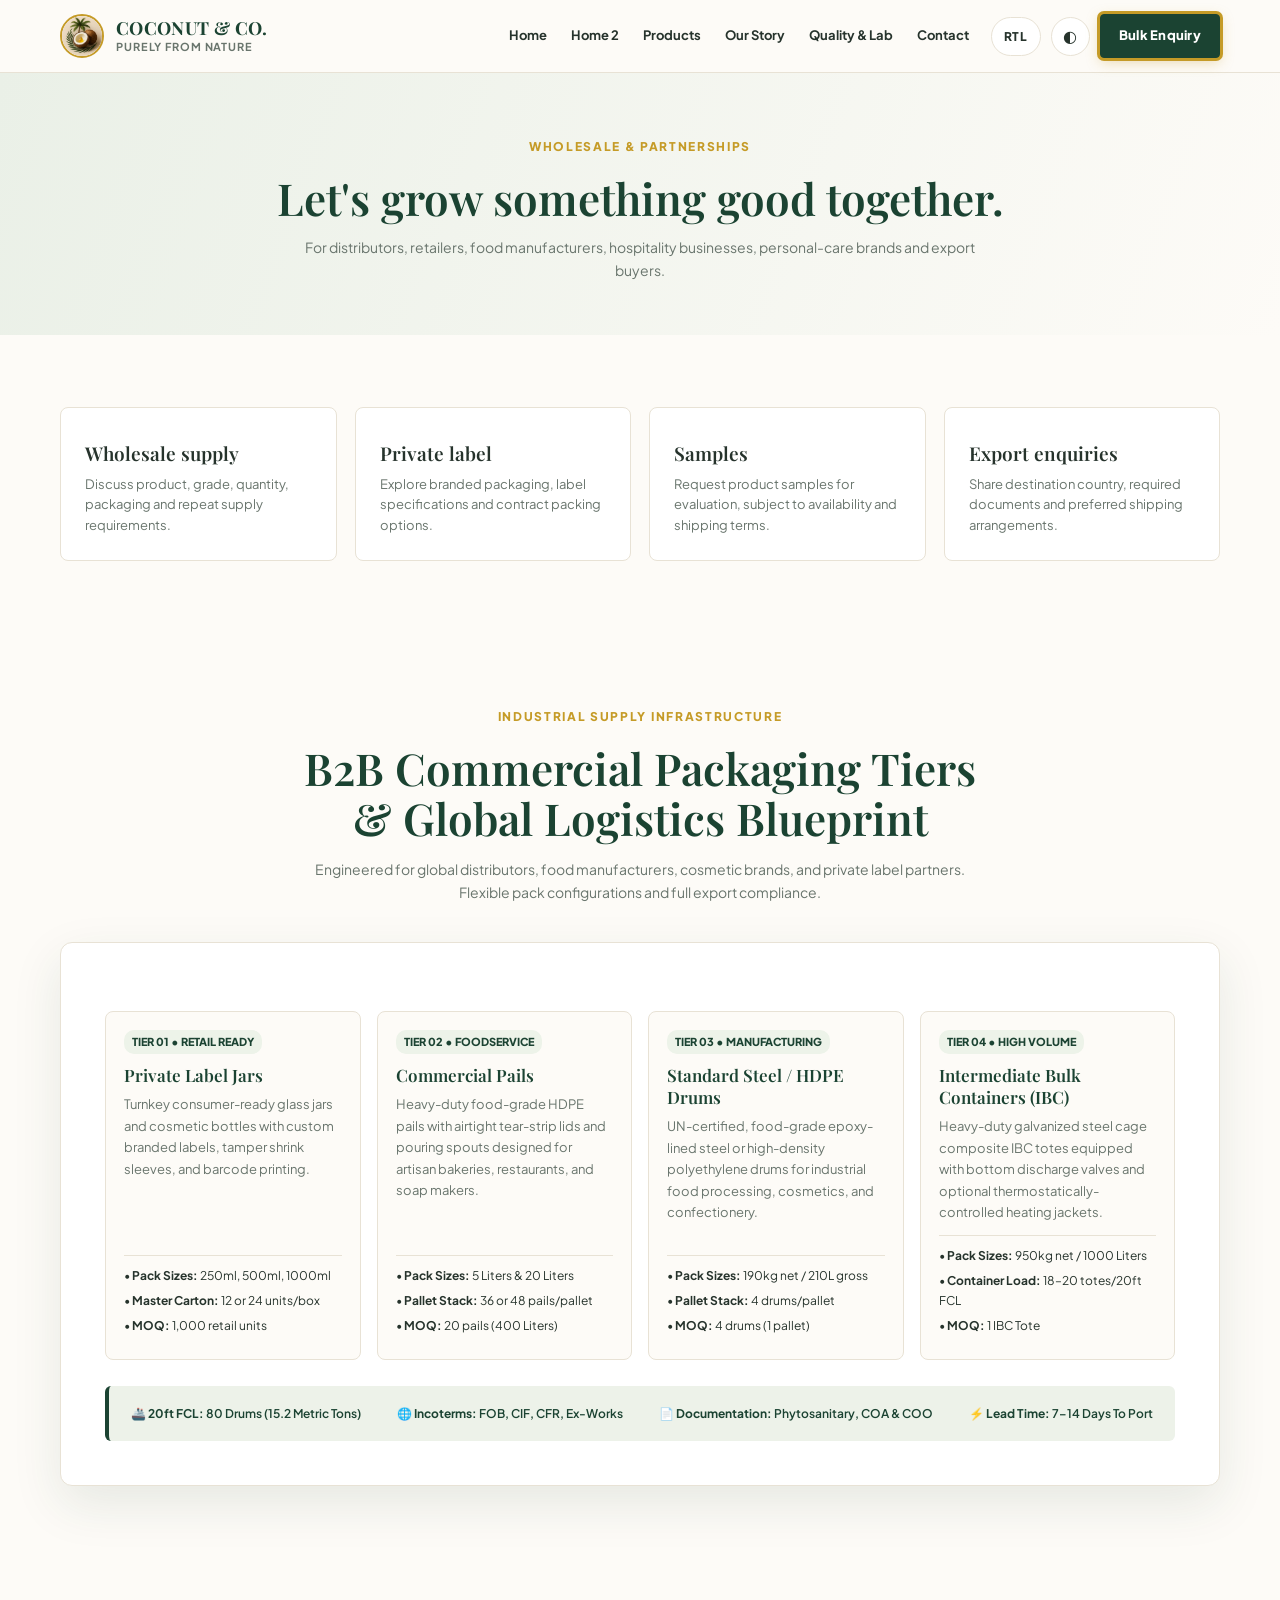
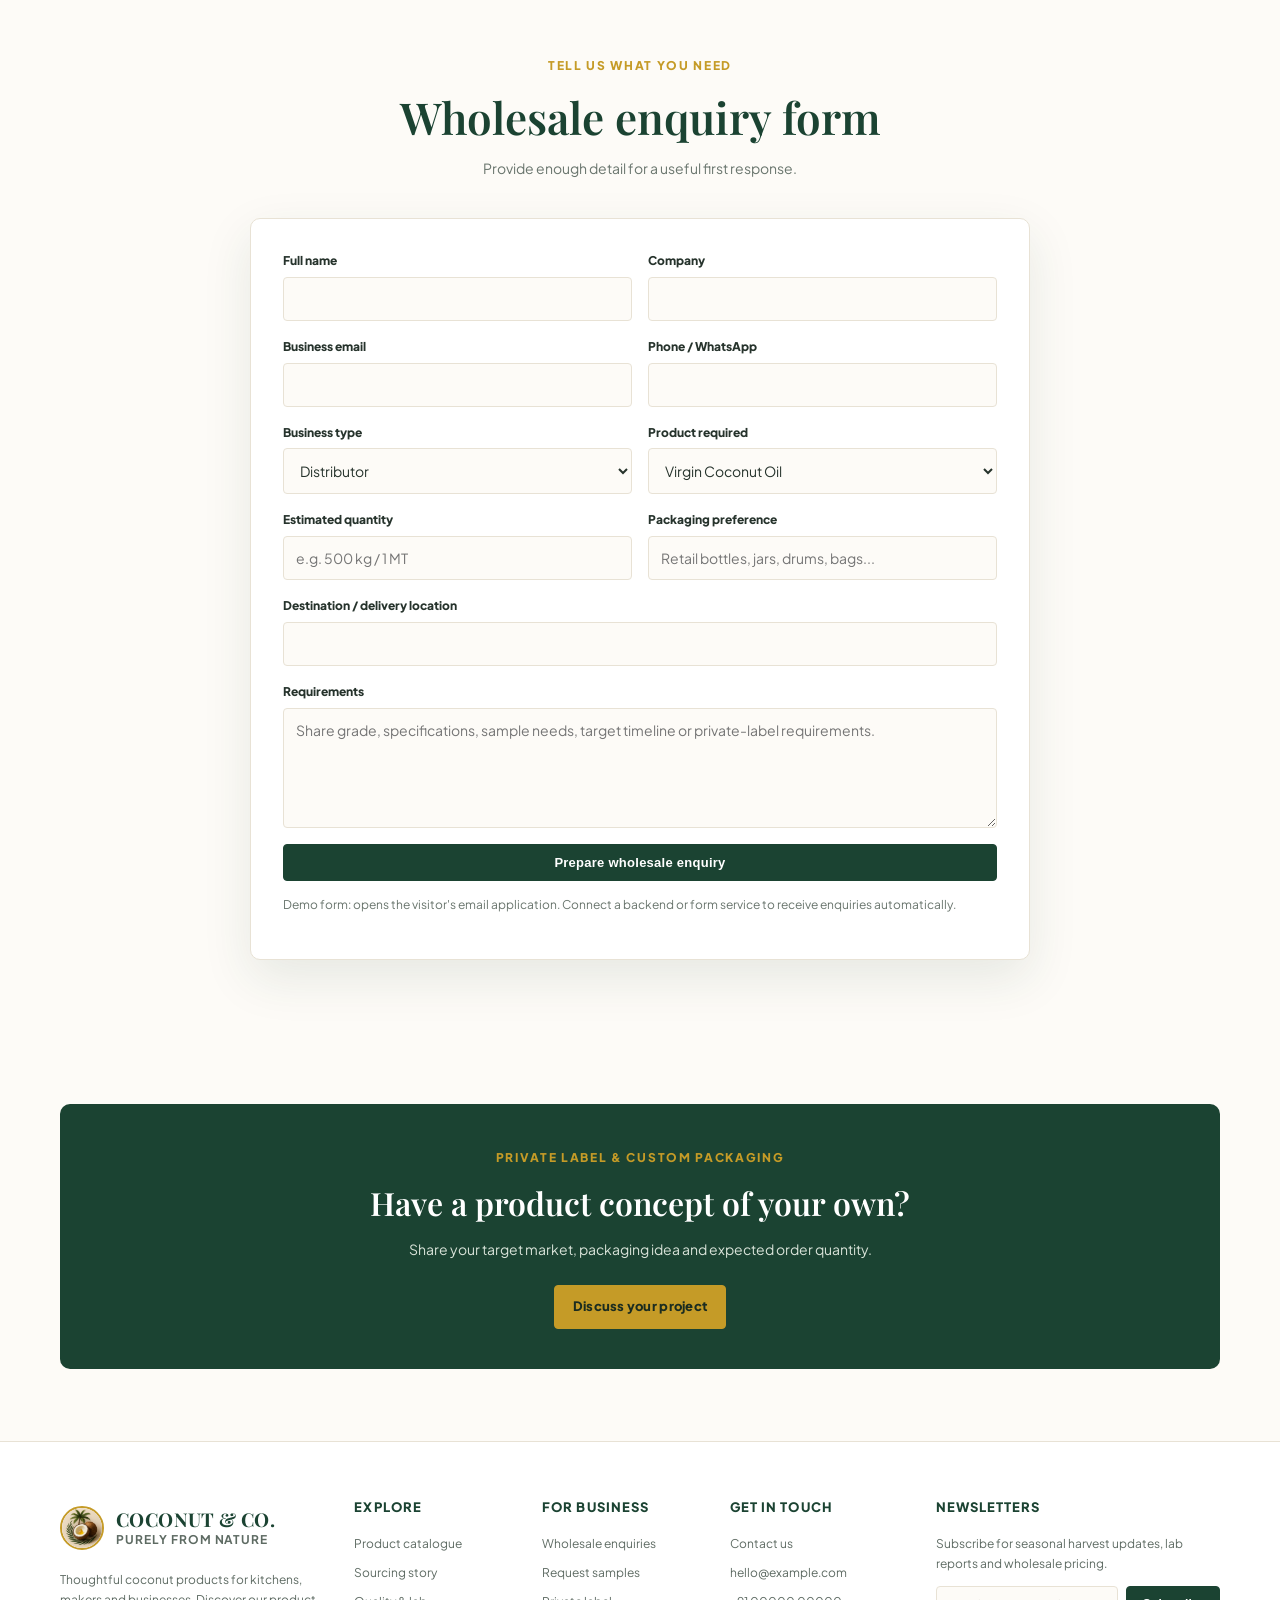
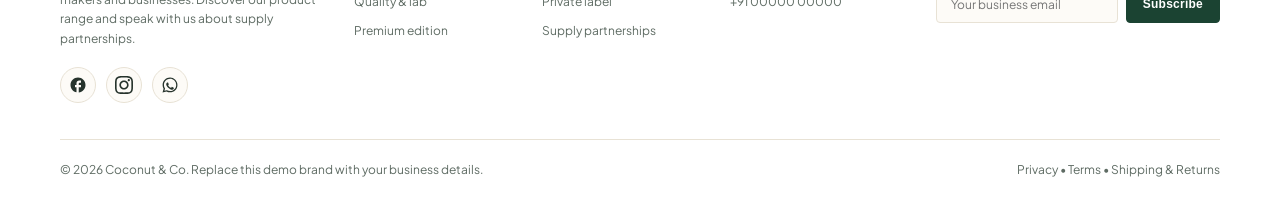
==== bulk-enquiry.html @ 3e0f3e76 "Update site: responsive hero split, equal button widths, non-sticky header, quality lab documentatio" ====
<!doctype html>
<html lang="en">

<head>
  <meta charset="utf-8">
  <meta name="viewport" content="width=device-width, initial-scale=1">
  <meta http-equiv="Cache-Control" content="no-cache, no-store, must-revalidate">
  <meta http-equiv="Pragma" content="no-cache">
  <meta http-equiv="Expires" content="0">
  <meta name="description" content="Explore coconut oil and coconut products, sourcing, quality and wholesale supply.">
    <title>Wholesale, Private Label &amp; Bulk Supply | Coconut &amp; Co.</title>
  <link rel="icon" type="image/png" href="assets/images/favicon.png">
  <link rel="shortcut icon" href="favicon.ico">
  <link rel="stylesheet" href="css/style.css?v=6.0">
  <script>
    (function () {
      var d = localStorage.getItem('coconut-dir');
      if (d === 'rtl') document.documentElement.setAttribute('dir', 'rtl');
      var t = localStorage.getItem('coconut-theme');
      if (t === 'dark') document.documentElement.classList.add('dark');
    })();
  </script>
</head>

<body>
  <header>
    <div class="container nav">
      <a class="brand" href="index.html">
        <img src="assets/images/brand-mark.png" alt="Coconut and oil droplet brand mark">
        <span>
          <strong>COCONUT &amp; CO.</strong>
          <small>Purely from nature</small>
        </span>
      </a>
      <button class="menu-btn" id="menuToggle" aria-label="Open navigation">☰</button>
      <nav class="links" id="siteLinks">
        <a href="index.html">Home</a>
        <a href="home-premium.html">Home 2</a>
        <a href="products.html">Products</a>
        <a href="sourcing.html">Our Story</a>
        <a href="quality-lab.html">Quality &amp; Lab</a>
        <a href="contact.html">Contact</a>
        <div class="drawer-actions">
          <div class="drawer-toggles">
            <button class="iconbtn rtl-toggle" aria-label="Toggle text direction" title="Toggle RTL / LTR text direction">
              <span class="rtl-text">RTL</span>
            </button>
            <button class="iconbtn theme-toggle" aria-label="Toggle dark mode" title="Toggle theme">
              <span class="tool-icon">◐</span>
              <span class="theme-text">Theme</span>
            </button>
          </div>
          <a class="btn gold drawer-cta active" href="bulk-enquiry.html">Bulk Enquiry</a>
        </div>
      </nav>
      <div class="nav-actions">
        <button class="iconbtn rtl-toggle" id="rtlToggle" aria-label="Toggle text direction"
          title="Toggle RTL / LTR text direction">RTL</button>
        <button class="iconbtn theme-toggle" id="themeToggle" aria-label="Toggle dark mode" title="Toggle theme">◐</button>
        <a class="btn active" href="bulk-enquiry.html">Bulk Enquiry</a>
      </div>
    </div>
  </header>

  <main>
    <div class="page-hero">
      <div class="container">
        <div class="eyebrow">Wholesale &amp; partnerships</div>
        <h1>Let's grow something good together.</h1>
        <p>For distributors, retailers, food manufacturers, hospitality businesses, personal-care brands and export
          buyers.</p>
      </div>
    </div>

    <section>
      <div class="container">
        <div class="grid">
          <div class="feature">
            <h3>Wholesale supply</h3>
            <p>Discuss product, grade, quantity, packaging and repeat supply requirements.</p>
          </div>
          <div class="feature">
            <h3>Private label</h3>
            <p>Explore branded packaging, label specifications and contract packing options.</p>
          </div>
          <div class="feature">
            <h3>Samples</h3>
            <p>Request product samples for evaluation, subject to availability and shipping terms.</p>
          </div>
          <div class="feature">
            <h3>Export enquiries</h3>
            <p>Share destination country, required documents and preferred shipping arrangements.</p>
          </div>
        </div>
      </div>
    </section>

    <!-- Commercial Packaging Tiers & Global Export Logistics Blueprint -->
    <section style="background:var(--cream);padding:70px 0">
      <div class="container">
        <div class="section-head">
          <div class="eyebrow">Industrial Supply Infrastructure</div>
          <h2>B2B Commercial Packaging Tiers &amp; Global Logistics Blueprint</h2>
          <p>Engineered for global distributors, food manufacturers, cosmetic brands, and private label partners. Flexible pack configurations and full export compliance.</p>
        </div>
        <div class="bulk-logistics-hub">
          <div class="logistics-tier-grid">
            <div class="logistics-tier-card">
              <span class="tier-badge">Tier 01 • Retail Ready</span>
              <h4>Private Label Jars</h4>
              <p>Turnkey consumer-ready glass jars and cosmetic bottles with custom branded labels, tamper shrink sleeves, and barcode printing.</p>
              <ul class="tier-spec-list">
                <li>• <b>Pack Sizes:</b> 250ml, 500ml, 1000ml</li>
                <li>• <b>Master Carton:</b> 12 or 24 units/box</li>
                <li>• <b>MOQ:</b> 1,000 retail units</li>
              </ul>
            </div>
            <div class="logistics-tier-card">
              <span class="tier-badge">Tier 02 • Foodservice</span>
              <h4>Commercial Pails</h4>
              <p>Heavy-duty food-grade HDPE pails with airtight tear-strip lids and pouring spouts designed for artisan bakeries, restaurants, and soap makers.</p>
              <ul class="tier-spec-list">
                <li>• <b>Pack Sizes:</b> 5 Liters &amp; 20 Liters</li>
                <li>• <b>Pallet Stack:</b> 36 or 48 pails/pallet</li>
                <li>• <b>MOQ:</b> 20 pails (400 Liters)</li>
              </ul>
            </div>
            <div class="logistics-tier-card">
              <span class="tier-badge">Tier 03 • Manufacturing</span>
              <h4>Standard Steel / HDPE Drums</h4>
              <p>UN-certified, food-grade epoxy-lined steel or high-density polyethylene drums for industrial food processing, cosmetics, and confectionery.</p>
              <ul class="tier-spec-list">
                <li>• <b>Pack Sizes:</b> 190kg net / 210L gross</li>
                <li>• <b>Pallet Stack:</b> 4 drums/pallet</li>
                <li>• <b>MOQ:</b> 4 drums (1 pallet)</li>
              </ul>
            </div>
            <div class="logistics-tier-card">
              <span class="tier-badge">Tier 04 • High Volume</span>
              <h4>Intermediate Bulk Containers (IBC)</h4>
              <p>Heavy-duty galvanized steel cage composite IBC totes equipped with bottom discharge valves and optional thermostatically-controlled heating jackets.</p>
              <ul class="tier-spec-list">
                <li>• <b>Pack Sizes:</b> 950kg net / 1000 Liters</li>
                <li>• <b>Container Load:</b> 18–20 totes/20ft FCL</li>
                <li>• <b>MOQ:</b> 1 IBC Tote</li>
              </ul>
            </div>
          </div>
          <div class="export-capabilities-banner">
            <div class="export-pill">🚢 <b>20ft FCL:</b> 80 Drums (15.2 Metric Tons)</div>
            <div class="export-pill">🌐 <b>Incoterms:</b> FOB, CIF, CFR, Ex-Works</div>
            <div class="export-pill">📄 <b>Documentation:</b> Phytosanitary, COA &amp; COO</div>
            <div class="export-pill">⚡ <b>Lead Time:</b> 7–14 Days To Port</div>
          </div>
        </div>
      </div>
    </section>

    <section id="samples">
      <div class="container">
        <div class="section-head">
          <div class="eyebrow">Tell us what you need</div>
          <h2>Wholesale enquiry form</h2>
          <p>Provide enough detail for a useful first response.</p>
        </div>
        <div class="form-wrap">
          <form data-mailto data-subject="Wholesale coconut product enquiry" data-email="hello@example.com">
            <div class="form-grid">
              <div class="field">
                <label>Full name</label>
                <input name="Name" required>
              </div>
              <div class="field">
                <label>Company</label>
                <input name="Company">
              </div>
              <div class="field">
                <label>Business email</label>
                <input type="email" name="Email" required>
              </div>
              <div class="field">
                <label>Phone / WhatsApp</label>
                <input name="Phone">
              </div>
              <div class="field">
                <label>Business type</label>
                <select name="Business type">
                  <option>Distributor</option>
                  <option>Retailer</option>
                  <option>Food manufacturer</option>
                  <option>Hotel / restaurant</option>
                  <option>Personal-care brand</option>
                  <option>Exporter / importer</option>
                  <option>Other</option>
                </select>
              </div>
              <div class="field">
                <label>Product required</label>
                <select name="Product">
                  <option>Virgin Coconut Oil</option>
                  <option>Desiccated Coconut</option>
                  <option>Coconut Flakes</option>
                  <option>Coconut Flour</option>
                  <option>Other / multiple products</option>
                </select>
              </div>
              <div class="field">
                <label>Estimated quantity</label>
                <input name="Quantity" placeholder="e.g. 500 kg / 1 MT">
              </div>
              <div class="field">
                <label>Packaging preference</label>
                <input name="Packaging" placeholder="Retail bottles, jars, drums, bags...">
              </div>
              <div class="field full">
                <label>Destination / delivery location</label>
                <input name="Destination">
              </div>
              <div class="field full">
                <label>Requirements</label>
                <textarea name="Requirements"
                  placeholder="Share grade, specifications, sample needs, target timeline or private-label requirements."></textarea>
              </div>
              <div class="field full">
                <button class="btn" type="submit">Prepare wholesale enquiry</button>
                <p class="form-note">Demo form: opens the visitor's email application. Connect a backend or form service
                  to receive enquiries automatically.</p>
              </div>
            </div>
          </form>
        </div>
      </div>
    </section>

    <section id="private-label">
      <div class="container quote">
        <div class="eyebrow">Private label &amp; custom packaging</div>
        <h2>Have a product concept of your own?</h2>
        <p>Share your target market, packaging idea and expected order quantity.</p>
        <a class="btn" href="contact.html">Discuss your project</a>
      </div>
    </section>
  </main>

  <footer>
    <div class="container">
      <div class="footer-grid">
        <div class="footer-col footer-brand-col">
          <a class="brand" href="index.html">
            <img src="assets/images/brand-mark.png" alt="Coconut and oil droplet brand mark">
            <span>
              <strong>COCONUT &amp; CO.</strong>
              <small>Purely from nature</small>
            </span>
          </a>
          <p>Thoughtful coconut products for kitchens, makers and businesses. Discover our product range and speak with
            us about supply partnerships.</p>
          <div class="social-links" aria-label="Social media links">
            <a href="https://facebook.com" target="_blank" rel="noopener" class="social-btn" aria-label="Facebook">
              <svg width="18" height="18" viewBox="0 0 24 24" fill="currentColor">
                <path
                  d="M22 12c0-5.52-4.48-10-10-10S2 6.48 2 12c0 4.84 3.44 8.87 8 9.8V15H8v-3h2V9.5C10 7.57 11.57 6 13.5 6H16v3h-2c-.55 0-1 .45-1 1v2h3v3h-3v6.95C18.05 21.45 22 17.19 22 12z" />
              </svg>
            </a>
            <a href="https://instagram.com" target="_blank" rel="noopener" class="social-btn" aria-label="Instagram">
              <svg width="18" height="18" viewBox="0 0 24 24" fill="currentColor">
                <path
                  d="M12 2.163c3.204 0 3.584.012 4.85.07 3.252.148 4.771 1.691 4.919 4.919.058 1.265.069 1.645.069 4.849 0 3.205-.012 3.584-.069 4.849-.149 3.225-1.664 4.771-4.919 4.919-1.266.058-1.644.07-4.85.07-3.204 0-3.584-.012-4.849-.07-3.26-.149-4.771-1.699-4.919-4.92-.058-1.265-.07-1.644-.07-4.849 0-3.204.013-3.583.07-4.849.149-3.227 1.664-4.771 4.919-4.919 1.266-.057 1.645-.069 4.849-.069zm0-2.163c-3.259 0-3.667.014-4.947.072-4.358.2-6.78 2.618-6.98 6.98-.059 1.281-.073 1.689-.073 4.948 0 3.259.014 3.668.072 4.948.2 4.358 2.618 6.78 6.98 6.98 1.281.058 1.689.072 4.948.072 3.259 0 3.668-.014 4.948-.072 4.354-.2 6.782-2.618 6.979-6.98.059-1.28.073-1.689.073-4.948 0-3.259-.014-3.667-.072-4.947-.196-4.354-2.617-6.78-6.979-6.98-1.281-.059-1.69-.073-4.949-.073zm0 5.838c-3.403 0-6.162 2.759-6.162 6.162s2.759 6.163 6.162 6.163 6.162-2.759 6.162-6.163c0-3.403-2.759-6.162-6.162-6.162zm0 10.162c-2.209 0-4-1.79-4-4 0-2.209 1.791-4 4-4s4 1.791 4 4c0 2.21-1.791 4-4 4zm6.406-11.845c-.796 0-1.441.645-1.441 1.44s.645 1.44 1.441 1.44c.795 0 1.439-.645 1.439-1.44s-.644-1.44-1.439-1.44z" />
              </svg>
            </a>
            <a href="https://wa.me/910000000000" target="_blank" rel="noopener" class="social-btn"
              aria-label="WhatsApp">
              <svg width="18" height="18" viewBox="0 0 24 24" fill="currentColor">
                <path
                  d="M12.04 2c-5.46 0-9.91 4.45-9.91 9.91 0 1.75.46 3.45 1.32 4.95L2.05 22l5.25-1.38c1.45.79 3.08 1.21 4.74 1.21 5.46 0 9.91-4.45 9.91-9.91 0-2.65-1.03-5.14-2.9-7.01A9.816 9.816 0 0 0 12.04 2zm.01 1.67c2.2 0 4.26.86 5.82 2.42a8.204 8.204 0 0 1 2.41 5.82c0 4.54-3.7 8.24-8.24 8.24-1.42 0-2.82-.37-4.06-1.07l-.29-.17-3.12.82.83-3.04-.19-.3a8.21 8.21 0 0 1-1.26-4.48c0-4.54 3.7-8.24 8.24-8.24zm4.52 11.66c-.25-.12-1.47-.72-1.7-.81-.23-.08-.39-.12-.56.12-.17.25-.64.81-.79.97-.14.17-.29.19-.54.06-.25-.12-1.05-.39-2-1.23-.74-.66-1.24-1.47-1.39-1.72-.14-.25-.02-.38.11-.5.11-.11.25-.29.37-.43.12-.14.17-.25.25-.41.08-.17.04-.31-.02-.43-.06-.12-.56-1.34-.76-1.84-.2-.48-.4-.42-.56-.43h-.47c-.17 0-.44.06-.67.31-.23.25-.88.86-.88 2.1 0 1.24.9 2.45 1.03 2.61.12.17 1.77 2.71 4.3 3.8 2.52 1.08 2.52.72 2.98.68.46-.05 1.47-.6 1.68-1.18.21-.58.21-1.07.15-1.18-.06-.12-.22-.19-.47-.31z" />
              </svg>
            </a>
          </div>
        </div>
        <div class="footer-col">
          <h4>Explore</h4>
          <a href="products.html">Product catalogue</a>
          <a href="sourcing.html">Sourcing story</a>
          <a href="quality-lab.html">Quality &amp; lab</a>
          <a href="home-premium.html">Premium edition</a>
        </div>
        <div class="footer-col">
          <h4>For business</h4>
          <a href="bulk-enquiry.html">Wholesale enquiries</a>
          <a href="bulk-enquiry.html#samples">Request samples</a>
          <a href="bulk-enquiry.html#private-label">Private label</a>
          <a href="contact.html">Supply partnerships</a>
        </div>
        <div class="footer-col">
          <h4>Get in touch</h4>
          <a href="contact.html">Contact us</a>
          <a href="mailto:hello@example.com">hello@example.com</a>
          <a href="tel:+910000000000">+91 00000 00000</a>
        </div>
        <div class="footer-col footer-newsletter-col">
          <h4>Newsletters</h4>
          <p>Subscribe for seasonal harvest updates, lab reports and wholesale pricing.</p>
          <form class="newsletter-form" data-newsletter>
            <input type="email" placeholder="Your business email" required aria-label="Email address">
            <button class="btn" type="submit">Subscribe</button>
          </form>
          <div class="newsletter-success" hidden>✓ Thank you! You are subscribed.</div>
        </div>
      </div>
      <div class="footer-bottom">
        <span>© 2026 Coconut &amp; Co. Replace this demo brand with your business details.</span>
        <span>Privacy • Terms • Shipping &amp; Returns</span>
      </div>
    </div>
  </footer>

  <script src="js/main.js?v=6.0"></script>
  <!-- Move to Top Floating Button -->
  <button class="scroll-top" id="scrollTopBtn" aria-label="Move to top" title="Move to top">
    <svg width="20" height="20" viewBox="0 0 24 24" fill="none" stroke="currentColor" stroke-width="2.5" stroke-linecap="round" stroke-linejoin="round">
      <polyline points="18 15 12 9 6 15"></polyline>
    </svg>
  </button>

</body>

</html>
---- css/style.css ----
@import url('https://fonts.googleapis.com/css2?family=Playfair+Display:wght@500;600;700&family=Plus+Jakarta+Sans:wght@400;500;600;700;800&display=swap');

:root {
  --green: #1B4332;
  --green2: #2d6148;
  --gold: #C59B27;
  --cream: #FDFBF7;
  --ink: #26332C;
  --muted: #69756d;
  --line: #e8e2d5;
  --white: #ffffff;
  --shadow: 0 18px 50px rgba(27, 67, 50, .10);
  --footer-bg: #ffffff;
  --footer-ink: #26332C;
  --footer-muted: #5e6b63;
  --footer-line: #e8e2d5;
}

*, *::before, *::after {
  box-sizing: border-box;
}

html {
  scroll-behavior: smooth;
  font-size: 16px;
  overflow-x: hidden;
  max-width: 100%;
}

body {
  margin: 0;
  background: var(--cream);
  color: var(--ink);
  font-family: 'Plus Jakarta Sans', Arial, sans-serif;
  font-size: 15px;
  line-height: 1.65;
  transition: background 0.25s ease, color 0.25s ease;
  overflow-x: hidden;
  max-width: 100%;
  width: 100%;
}

body.dark {
  --cream: #0D1A14;
  --ink: #f3f0e8;
  --muted: #b7c1b8;
  --line: #2c3b31;
  --white: #14231a;
  --shadow: 0 18px 50px rgba(0, 0, 0, .25);
  --footer-bg: #10271b;
  --footer-ink: #f3f0e8;
  --footer-muted: #b7c1b8;
  --footer-line: #2c3b31;
}

a {
  color: inherit;
  text-decoration: none;
}

img {
  display: block;
  max-width: 100%;
}

.container {
  width: min(1160px, calc(100% - 40px));
  margin: auto;
}

/* Header & Navigation - Static Top Placement (Does NOT scroll along with the page on ANY device) */
header {
  position: relative !important;
  top: auto !important;
  bottom: auto !important;
  z-index: 100;
  background: var(--cream) !important;
  border-bottom: 1px solid var(--line);
  transition: background 0.25s ease, border-color 0.25s ease;
  backdrop-filter: none !important;
  -webkit-backdrop-filter: none !important;
}

body.dark header {
  background: #0D1A14 !important;
  border-bottom-color: #2c3b31;
}

.nav {
  height: 72px;
  display: flex;
  align-items: center;
  gap: 22px;
}

.brand {
  display: inline-flex;
  align-items: center;
  gap: 12px;
  text-decoration: none;
  flex-shrink: 0;
}

.brand img {
  width: 44px;
  height: 44px;
  min-width: 44px;
  min-height: 44px;
  border-radius: 50%;
  object-fit: cover;
  border: 2px solid var(--gold);
  background: #f8efdc;
  flex-shrink: 0;
  display: block;
  transition: transform 0.2s ease;
}

.brand span {
  display: flex;
  flex-direction: column;
  justify-content: center;
  white-space: nowrap;
}

.brand strong {
  font-family: 'Playfair Display', serif;
  font-size: 18px;
  line-height: 1.15;
  color: var(--green);
  letter-spacing: .02em;
  transition: color 0.2s ease;
  white-space: nowrap;
}

body.dark .brand strong {
  color: #e7d6a6;
}

.brand small {
  display: block !important;
  font-size: 11px;
  letter-spacing: .08em;
  text-transform: uppercase;
  color: var(--muted);
  margin-top: 2px;
  font-weight: 700;
  line-height: 1.15;
  white-space: nowrap;
}

body.dark .brand small {
  color: #b7c1b8;
}

.links {
  display: flex;
  align-items: center;
  gap: 24px;
  margin-left: auto;
  font-size: 13px;
  font-weight: 700;
}

.links a {
  position: relative;
  padding: 6px 0;
  color: var(--ink);
  transition: color 0.2s ease;
}

.links a:hover {
  color: var(--gold);
}

.links a.active {
  color: var(--green);
  font-weight: 800;
}

body.dark .links a.active {
  color: var(--gold);
}

.links a.active::after {
  content: '';
  position: absolute;
  bottom: -4px;
  left: 0;
  width: 100%;
  height: 3px;
  background: var(--gold);
  border-radius: 3px;
  box-shadow: 0 1px 6px rgba(197, 155, 39, 0.45);
}

.nav-actions {
  display: flex;
  gap: 10px;
  align-items: center;
}

.iconbtn,
.menu-btn {
  height: 39px;
  border: 1px solid var(--line);
  background: var(--white);
  border-radius: 50%;
  cursor: pointer;
  color: var(--ink);
  font-size: 16px;
  display: inline-flex;
  align-items: center;
  justify-content: center;
  transition: all 0.2s ease;
}

.iconbtn:hover,
.menu-btn:hover {
  border-color: var(--gold);
  color: var(--gold);
}

.iconbtn#themeToggle {
  width: 39px;
}

/* Drawer Actions (Mobile Menu) - Hidden on Desktop */
.drawer-actions {
  display: none;
}

/* RTL Toggle Button with "RTL" Text */
.iconbtn.rtl-toggle {
  width: auto;
  min-width: 44px;
  padding: 0 12px;
  border-radius: 20px;
  font-size: 12px;
  font-weight: 800;
  letter-spacing: .06em;
  font-family: 'Plus Jakarta Sans', sans-serif;
}

.iconbtn.rtl-toggle.active {
  background: var(--green);
  color: #ffffff;
  border-color: var(--green);
}

body.dark .iconbtn.rtl-toggle.active {
  background: var(--gold);
  color: #16261c;
  border-color: var(--gold);
}

.btn {
  display: inline-flex;
  align-items: center;
  justify-content: center;
  gap: 9px;
  padding: 10px 18px;
  border-radius: 4px;
  background: var(--green);
  color: #ffffff;
  border: 1px solid var(--green);
  font-size: 13px;
  font-weight: 800;
  letter-spacing: .02em;
  transition: 0.2s ease;
  cursor: pointer;
  white-space: nowrap;
}

.btn:hover {
  background: var(--green2);
  border-color: var(--green2);
  transform: translateY(-2px);
  box-shadow: 0 10px 22px rgba(27, 67, 50, .16);
}

.btn.outline {
  background: transparent;
  color: var(--green);
  border-color: var(--green);
}

.btn.outline:hover {
  background: var(--green);
  color: #ffffff;
}

body.dark .btn.outline {
  color: #e8d7a8;
  border-color: #c59b27;
}

body.dark .btn.outline:hover {
  background: var(--gold);
  color: #17281d;
}

.btn.gold {
  background: var(--gold);
  border-color: var(--gold);
  color: #1d281e;
}

.btn.gold:hover {
  background: #b58d20;
  border-color: #b58d20;
}

.nav-actions .btn.active {
  box-shadow: 0 0 0 3px var(--gold), 0 4px 14px rgba(197, 155, 39, 0.35);
}

.menu-btn {
  display: none;
  width: 39px;
}

/* Hero Section - Dedicated 2-Column Split Architecture (Zero Text/Image Collision) */
.hero {
  min-height: calc(100vh - 72px);
  min-height: calc(100dvh - 72px);
  display: flex;
  align-items: center;
  background: var(--cream);
  padding: 40px 0;
  position: relative;
  overflow: hidden;
}

body.dark .hero {
  background: #0D1A14;
}

.hero-split {
  display: grid;
  grid-template-columns: 1.05fr 0.95fr;
  gap: clamp(28px, 4vw, 52px);
  align-items: center;
  width: 100%;
}

.hero-content {
  max-width: 580px;
  padding: 0;
  background: transparent !important;
  border: none !important;
  box-shadow: none !important;
}

body.dark .hero-content {
  background: transparent !important;
  border: none !important;
  box-shadow: none !important;
}

.eyebrow {
  font-size: 12px;
  font-weight: 800;
  letter-spacing: .14em;
  color: var(--gold);
  text-transform: uppercase;
  margin-bottom: 6px;
  display: inline-block;
}

body.dark .eyebrow {
  color: #eed699;
}

.hero h1 {
  font: 600 clamp(30px, 3.4vw, 45px)/1.14 'Playfair Display', serif;
  color: var(--green);
  margin: 10px 0 14px;
}

body.dark .hero h1 {
  color: #ffffff;
}

.hero p {
  font-size: 15px;
  color: #3b4d40;
  max-width: 500px;
  line-height: 1.6;
  margin: 0;
}

body.dark .hero p {
  color: #c5d4ca;
}

/* Button Pair Architecture - Guaranteed Equal Widths Everywhere */
.btn-pair {
  display: flex;
  gap: 14px;
  flex-wrap: wrap;
}

.btn-pair .btn {
  flex: 1 1 200px;
  max-width: 250px;
  height: 46px;
  display: inline-flex;
  align-items: center;
  justify-content: center;
  box-sizing: border-box;
  text-align: center;
}

.hero-ctas {
  display: flex;
  gap: 14px;
  margin-top: 22px;
  flex-wrap: wrap;
}

.hero-ctas .btn {
  flex: 1 1 200px;
  max-width: 250px;
  height: 46px;
  display: inline-flex;
  align-items: center;
  justify-content: center;
  box-sizing: border-box;
  text-align: center;
}

.hero .btn.outline {
  background: transparent;
  color: var(--green);
  border: 2px solid var(--green);
  font-weight: 700;
  box-shadow: none;
}

.hero .btn.outline:hover {
  background: var(--green);
  color: #ffffff;
}

body.dark .hero .btn.outline {
  background: transparent;
  color: #eed699;
  border: 2px solid var(--gold);
  box-shadow: none;
}

body.dark .hero .btn.outline:hover {
  background: var(--gold);
  color: #0d1a14;
}

.trustline {
  display: flex;
  gap: 18px;
  flex-wrap: wrap;
  margin-top: 20px;
  font-size: 13px;
  color: #3b4d40;
  font-weight: 600;
}

.trustline span {
  display: inline-flex;
  align-items: center;
  gap: 6px;
  background: transparent !important;
  border: none !important;
  padding: 0 !important;
  box-shadow: none !important;
  color: #3b4d40;
}

.trustline span::before {
  content: '✓';
  color: var(--gold);
  font-weight: 800;
}

body.dark .trustline {
  color: #d1ded5;
}

body.dark .trustline span {
  color: #d1ded5;
  background: transparent !important;
  border: none !important;
  padding: 0 !important;
  box-shadow: none !important;
}

body.dark .trustline span::before {
  color: var(--gold);
}

/* Hero Visual Showcase Pane (100% Uncropped, High-Visibility Product Imagery) */
.hero-visual-pane {
  display: flex;
  align-items: center;
  justify-content: center;
  width: 100%;
}

.hero-image-wrap {
  position: relative;
  width: 100%;
  border-radius: 18px;
  overflow: hidden;
  box-shadow: 0 16px 42px rgba(13, 33, 23, 0.12), 0 2px 10px rgba(13, 33, 23, 0.06);
  border: 1px solid rgba(197, 155, 39, 0.32);
  background: #f4ede0;
}

body.dark .hero-image-wrap {
  background: #112217;
  border-color: rgba(197, 155, 39, 0.35);
  box-shadow: 0 20px 48px rgba(0, 0, 0, 0.5);
}

.hero-img {
  width: 100%;
  height: 100%;
  aspect-ratio: 16 / 10;
  object-fit: cover;
  object-position: center;
  display: block;
  transition: transform 0.5s ease;
}

.hero-image-wrap:hover .hero-img {
  transform: scale(1.025);
}

.hero-image-badge {
  position: absolute;
  bottom: 14px;
  left: 14px;
  background: rgba(13, 26, 20, 0.9);
  color: #eed699;
  border: 1px solid rgba(197, 155, 39, 0.45);
  padding: 6px 14px;
  border-radius: 30px;
  font-size: 11.5px;
  font-weight: 700;
  letter-spacing: 0.04em;
  display: inline-flex;
  align-items: center;
  gap: 7px;
  box-shadow: 0 4px 14px rgba(0, 0, 0, 0.25);
}

.hero-image-badge .badge-dot {
  color: var(--gold);
}

[dir="rtl"] .hero-image-badge {
  left: auto;
  right: 14px;
}

/* Sections & Typography */
section {
  padding: 72px 0;
}

.section-head {
  text-align: center;
  max-width: 700px;
  margin: 0 auto 38px;
}

.section-head h2,
.page-hero h1 {
  font: 600 clamp(30px, 3.8vw, 44px)/1.15 'Playfair Display', serif;
  color: var(--green);
  margin: 10px 0 13px;
}

body.dark .section-head h2,
body.dark .page-hero h1 {
  color: #f2e9d5;
}

.section-head p {
  color: var(--muted);
  font-size: 14px;
}

.grid {
  display: grid;
  grid-template-columns: repeat(4, 1fr);
  gap: 18px;
}

.feature {
  padding: 24px;
  background: var(--white);
  border: 1px solid var(--line);
  border-radius: 8px;
  transition: transform 0.2s ease, box-shadow 0.2s ease;
}

.feature:hover {
  transform: translateY(-3px);
  box-shadow: var(--shadow);
}

.feature img {
  width: 100%;
  height: 150px;
  object-fit: cover;
  border-radius: 6px;
  margin-bottom: 14px;
  display: block;
  background: #eee5d3;
}

.feature .symbol {
  width: 42px;
  height: 42px;
  border-radius: 50%;
  background: #edf2e9;
  color: var(--green);
  display: grid;
  place-items: center;
  font-size: 20px;
  margin-bottom: 15px;
}

body.dark .feature .symbol {
  background: #24392b;
  color: #d1e2d4;
}

.feature h3,
.product h3 {
  font: 600 19px 'Playfair Display', serif;
  margin: 8px 0;
}

.feature p,
.product p {
  font-size: 13px;
  color: var(--muted);
  margin: 0;
  line-height: 1.6;
}

/* Product Cards */
.product-grid {
  display: grid;
  grid-template-columns: repeat(4, 1fr);
  gap: 18px;
}

.product {
  background: var(--white);
  border: 1px solid var(--line);
  border-radius: 8px;
  overflow: hidden;
  transition: 0.2s;
  display: flex;
  flex-direction: column;
}

.product:hover {
  transform: translateY(-5px);
  box-shadow: var(--shadow);
}

.product img {
  width: 100%;
  height: 200px;
  object-fit: cover;
  background: #eee5d3;
}

.product-body {
  padding: 18px;
  display: flex;
  flex-direction: column;
  flex: 1;
}

.tag {
  display: inline-block;
  align-self: flex-start;
  color: #7a641f;
  background: #f7f0d9;
  padding: 4px 10px;
  border-radius: 20px;
  font-size: 12px;
  font-weight: 800;
  letter-spacing: .08em;
  text-transform: uppercase;
}

body.dark .tag {
  color: #eed699;
  background: #39341f;
}

.product-body p {
  flex: 1;
  margin: 8px 0 16px;
}

.product .btn {
  width: 100%;
  padding: 10px;
}

/* Split & Steps */
.split {
  display: grid;
  grid-template-columns: 1fr 1fr;
  gap: 50px;
  align-items: center;
}

.split img {
  width: 100%;
  height: 420px;
  object-fit: cover;
  border-radius: 8px;
}

.split h2 {
  font: 600 38px/1.14 'Playfair Display', serif;
  color: var(--green);
}

body.dark .split h2 {
  color: #f2e9d5;
}

.split p {
  color: var(--muted);
  font-size: 14px;
}

.split ul {
  padding-left: 20px;
  color: var(--muted);
  font-size: 14px;
  line-height: 1.8;
}

.steps {
  display: grid;
  grid-template-columns: repeat(4, 1fr);
  gap: 16px;
  margin-top: 26px;
}

.step {
  border-top: 2px solid var(--gold);
  padding-top: 15px;
}

.step b {
  font: 600 28px 'Playfair Display', serif;
  color: var(--gold);
}

.step h3 {
  font-size: 14px;
  margin: 6px 0;
}

.step p {
  font-size: 12px;
  color: var(--muted);
  margin: 0;
}

.band {
  background: #e9efe6;
  color: #243a2c;
}

.band .section-head h2 {
  color: var(--green);
}

.band .feature {
  background: #f9fbf7;
  border: 0;
}

body.dark .band {
  background: #17281d;
  color: #e5ece6;
}

body.dark .band .feature {
  background: #1d3325;
}

.band .btn {
  margin-top: 10px;
}

.quote {
  background: var(--green);
  color: #ffffff;
  border-radius: 10px;
  padding: 40px;
  text-align: center;
}

.quote h2 {
  font: 600 32px 'Playfair Display', serif;
  margin: 8px;
}

.quote p {
  color: #d9e3d9;
  font-size: 14px;
}

.quote .btn {
  background: var(--gold);
  color: #1b2c20;
  border-color: var(--gold);
  margin-top: 10px;
}

/* Page Hero */
.page-hero {
  padding: 60px 0 52px;
  background: linear-gradient(110deg, #eaf0e7, #fdfbf7);
}

body.dark .page-hero {
  background: linear-gradient(110deg, #1b3023, #0d1a14);
}

.page-hero .container {
  max-width: 900px;
  text-align: center;
}

.page-hero p {
  color: var(--muted);
  max-width: 680px;
  margin: 0 auto;
  font-size: 14px;
}

/* Filters & Forms */
.filters {
  display: flex;
  gap: 10px;
  justify-content: center;
  flex-wrap: wrap;
  margin-bottom: 28px;
}

.filter {
  padding: 8px 16px;
  border: 1px solid var(--line);
  background: var(--white);
  color: var(--ink);
  border-radius: 30px;
  cursor: pointer;
  font-size: 12px;
  font-weight: 700;
  transition: all 0.2s ease;
}

.filter:hover {
  border-color: var(--gold);
}

.filter.active {
  background: var(--green);
  color: #ffffff;
  border-color: var(--green);
}

body.dark .filter.active {
  background: var(--gold);
  color: #16261c;
  border-color: var(--gold);
}

.form-wrap {
  max-width: 780px;
  margin: auto;
  background: var(--white);
  padding: 32px;
  border: 1px solid var(--line);
  border-radius: 10px;
  box-shadow: var(--shadow);
}

.form-grid {
  display: grid;
  grid-template-columns: 1fr 1fr;
  gap: 16px;
}

.field {
  display: flex;
  flex-direction: column;
  gap: 6px;
}

.field.full {
  grid-column: 1 / -1;
}

.field label {
  font-size: 12px;
  font-weight: 800;
  color: var(--ink);
}

.field input,
.field select,
.field textarea {
  width: 100%;
  padding: 12px;
  border: 1px solid var(--line);
  border-radius: 4px;
  background: var(--cream);
  color: var(--ink);
  font: 14px 'Plus Jakarta Sans', sans-serif;
  transition: border-color 0.2s ease;
}

.field input:focus,
.field select:focus,
.field textarea:focus {
  outline: none;
  border-color: var(--gold);
}

.field textarea {
  min-height: 120px;
  resize: vertical;
}

.form-note {
  font-size: 12px;
  color: var(--muted);
  margin-top: 8px;
}

.notice {
  padding: 16px 20px;
  border-left: 3px solid var(--gold);
  background: #f5f0df;
  color: #51472b;
  font-size: 13px;
  margin: 22px 0;
  line-height: 1.6;
}

body.dark .notice {
  background: #2b281b;
  color: #e9ddb4;
}

/* Footer (White in bright mode, dark in dark mode) */
footer {
  background: var(--footer-bg);
  color: var(--footer-ink);
  padding: 55px 0 25px;
  border-top: 1px solid var(--footer-line);
  transition: background 0.25s ease, border-color 0.25s ease, color 0.25s ease;
}

.footer-grid {
  display: grid;
  grid-template-columns: 1.5fr 0.9fr 0.9fr 1fr 1.3fr;
  gap: 28px;
}

.footer-col h4 {
  font-size: 13px;
  letter-spacing: .08em;
  text-transform: uppercase;
  color: var(--green);
  font-weight: 800;
  margin: 0 0 16px;
}

body.dark .footer-col h4 {
  color: var(--gold);
}

.footer-col p {
  font-size: 12px;
  color: var(--footer-muted);
  line-height: 1.65;
  margin: 8px 0;
}

.footer-col>a {
  font-size: 12px;
  color: var(--footer-muted);
  display: block;
  margin: 9px 0;
  transition: color 0.2s ease, transform 0.2s ease;
}

.footer-col>a:hover {
  color: var(--gold);
  transform: translateX(3px);
}

/* Footer Brand (Same alignment as header) */
.footer-grid .brand {
  display: inline-flex !important;
  align-items: center;
  gap: 12px;
  min-width: 0;
  margin-bottom: 12px;
}

.footer-grid .brand strong {
  color: var(--green);
  font-size: 19px;
}

body.dark .footer-grid .brand strong {
  color: #e7d6a6;
}

.footer-grid .brand small {
  color: var(--footer-muted);
  font-size: 12px;
}

/* Social Media Icons */
.social-links {
  display: flex;
  gap: 10px;
  margin-top: 18px;
  align-items: center;
}

.social-btn {
  width: 36px;
  height: 36px;
  border-radius: 50%;
  border: 1px solid var(--line);
  background: var(--cream);
  color: var(--ink);
  display: inline-flex;
  align-items: center;
  justify-content: center;
  transition: all 0.2s ease;
}

.social-btn:hover {
  background: var(--green);
  color: #ffffff;
  border-color: var(--green);
  transform: translateY(-2px);
}

body.dark .social-btn {
  background: var(--white);
  border-color: var(--line);
  color: var(--ink);
}

body.dark .social-btn:hover {
  background: var(--gold);
  color: #17281d;
  border-color: var(--gold);
}

/* Newsletter Form */
.newsletter-form {
  display: flex;
  gap: 8px;
  margin-top: 12px;
}

.newsletter-form input {
  flex: 1;
  min-width: 0;
  padding: 10px 14px;
  border: 1px solid var(--line);
  border-radius: 4px;
  background: var(--cream);
  color: var(--ink);
  font: 12px 'Plus Jakarta Sans', sans-serif;
  transition: border-color 0.2s ease;
}

.newsletter-form input:focus {
  outline: none;
  border-color: var(--gold);
}

.newsletter-form .btn {
  padding: 10px 16px;
  font-size: 12px;
  white-space: nowrap;
}

.newsletter-success {
  font-size: 12px;
  color: var(--green);
  font-weight: 700;
  margin-top: 8px;
}

body.dark .newsletter-success {
  color: #74c69d;
}

/* Footer Bottom */
.footer-bottom {
  border-top: 1px solid var(--footer-line);
  margin-top: 36px;
  padding-top: 20px;
  font-size: 12px;
  color: var(--footer-muted);
  display: flex;
  justify-content: space-between;
  gap: 15px;
  flex-wrap: wrap;
}

/* RTL Support (Toggle alignment left-to-right / right-to-left) */
[dir="rtl"] {
  direction: rtl;
  text-align: right;
}

[dir="rtl"] .links {
  margin-left: 0;
  margin-right: auto;
}

[dir="rtl"] .links a.active::after {
  left: auto;
  right: 0;
}

[dir="rtl"] .footer-col>a:hover {
  transform: translateX(-3px);
}

/* RTL hero inherits clean solid background */

[dir="rtl"] .trustline span::before {
  margin-right: 0;
  margin-left: 7px;
}

[dir="rtl"] .notice {
  border-left: none;
  border-right: 3px solid var(--gold);
}

[dir="rtl"] .split ul {
  padding-left: 0;
  padding-right: 20px;
}

[dir="rtl"] .section-head,
[dir="rtl"] .page-hero .container,
[dir="rtl"] .quote {
  text-align: center;
}

[dir="rtl"] .hero-ctas,
[dir="rtl"] .trustline {
  justify-content: flex-start;
}

[dir="rtl"] .menu-btn {
  margin-left: 0;
  margin-right: auto;
}

/* Responsive Media Queries */
@media (max-width: 1024px) {
  .footer-grid {
    grid-template-columns: 1fr 1fr;
    gap: 26px 30px;
    align-items: start;
  }

  .footer-brand-col {
    grid-column: 1 / -1;
  }

  .footer-newsletter-col {
    grid-column: auto;
  }

  .footer-newsletter-col .newsletter-form {
    display: flex;
    flex-direction: column;
    gap: 8px;
  }

  .footer-newsletter-col .newsletter-form input,
  .footer-newsletter-col .newsletter-form .btn {
    width: 100%;
    box-sizing: border-box;
  }
}

@media (max-width: 950px) {
  .hero {
    min-height: auto;
    padding: 34px 0 38px;
  }

  .hero-split {
    grid-template-columns: 1fr;
    gap: 28px;
  }

  .hero-content {
    max-width: 100%;
  }

  .hero-visual-pane {
    max-width: 100%;
  }

  .hero-image-wrap {
    max-width: 100%;
    border-radius: 14px;
  }

  .hero-img {
    aspect-ratio: 16 / 9;
    max-height: 400px;
  }

  .links {
    gap: 16px;
  }

  .links a {
    font-size: 12px;
  }

  .brand {
    min-width: 180px;
  }

  .nav {
    gap: 14px;
  }

  .product-grid,
  .grid {
    grid-template-columns: repeat(2, 1fr);
  }
}

@media (max-width: 768px) {
  header {
    position: relative !important;
    top: auto !important;
    bottom: auto !important;
    background: var(--cream) !important;
    backdrop-filter: none !important;
    -webkit-backdrop-filter: none !important;
  }
  body.dark header {
    background: #0D1A14 !important;
  }

  .nav {
    height: 68px;
    display: flex;
    align-items: center;
    justify-content: space-between;
    gap: 12px;
  }

  .brand {
    display: inline-flex;
    align-items: center;
    gap: 10px;
    min-width: 0;
    flex-shrink: 0;
    margin-right: auto;
    text-decoration: none;
  }

  [dir="rtl"] .brand {
    margin-right: 0;
    margin-left: auto;
  }

  /* Logo and subtext remain consistent and visible in all modes */
  .brand img {
    width: 44px;
    height: 44px;
    min-width: 44px;
    min-height: 44px;
    flex-shrink: 0;
  }

  .brand span {
    display: flex;
    flex-direction: column;
    justify-content: center;
    min-width: 0;
    white-space: nowrap;
  }

  .brand strong {
    font-size: 17.5px;
    line-height: 1.15;
    white-space: nowrap;
    letter-spacing: .01em;
  }

  .brand small {
    display: block !important;
    font-size: 10.5px;
    letter-spacing: .08em;
    line-height: 1.15;
    margin-top: 2px;
    white-space: nowrap;
    color: var(--muted);
  }

  .menu-btn {
    display: flex;
    align-items: center;
    justify-content: center;
    width: 40px;
    height: 40px;
    min-width: 40px;
    font-size: 18px;
    margin-left: auto;
    margin-right: 0;
    order: 2;
    flex-shrink: 0;
    border-radius: 8px;
    border: 1px solid var(--line);
    background: var(--white);
    color: var(--ink);
    cursor: pointer;
    transition: 0.2s ease;
  }

  [dir="rtl"] .menu-btn {
    margin-left: 0;
    margin-right: auto;
    order: 2;
  }

  .menu-btn:hover {
    border-color: var(--gold);
    color: var(--gold);
  }

  /* Completely hide top-navbar actions on mobile so only Brand + Hamburger show */
  .nav-actions {
    display: none !important;
  }

  /* Hamburger Menu Drawer */
  .links {
    display: none;
    position: absolute;
    top: 68px;
    left: 0;
    right: 0;
    background: var(--cream);
    padding: 16px 20px 24px;
    flex-direction: column;
    align-items: stretch;
    border-bottom: 1px solid var(--line);
    box-shadow: 0 18px 40px rgba(0, 0, 0, 0.12);
    z-index: 1000;
  }

  [dir="rtl"] .links {
    align-items: stretch;
  }

  .links.open {
    display: flex;
  }

  .links>a {
    display: flex;
    align-items: center;
    justify-content: space-between;
    width: 100%;
    padding: 12px 14px;
    margin: 3px 0;
    font-size: 15px;
    font-weight: 700;
    color: var(--ink);
    border-bottom: 1px solid rgba(0, 0, 0, 0.05);
    border-radius: 8px;
    transition: color 0.18s ease, background 0.18s ease, padding 0.18s ease, border-color 0.18s ease;
    box-sizing: border-box;
    text-decoration: none;
  }

  body.dark .links>a {
    border-bottom-color: rgba(255, 255, 255, 0.06);
  }

  .links>a:last-of-type {
    border-bottom: none;
  }

  .links>a:hover {
    color: var(--gold);
    background: rgba(197, 155, 39, 0.07);
    padding-left: 18px;
  }

  [dir="rtl"] .links>a:hover {
    padding-left: 14px;
    padding-right: 18px;
  }

  .links>a.active {
    color: var(--green);
    font-weight: 800;
    background: #edf5ee;
    border-left: 4px solid var(--gold);
    border-bottom-color: transparent;
    padding-left: 14px;
    box-shadow: 0 2px 8px rgba(27, 67, 50, 0.06);
  }

  .links>a.active:hover {
    color: var(--green);
    background: #e4efe6;
    padding-left: 14px;
  }

  [dir="rtl"] .links>a.active {
    border-left: none;
    border-right: 4px solid var(--gold);
    padding-left: 14px;
    padding-right: 14px;
  }

  [dir="rtl"] .links>a.active:hover {
    padding-left: 14px;
    padding-right: 14px;
  }

  body.dark .links>a.active {
    color: #f7df94;
    background: rgba(197, 155, 39, 0.16);
    border-color: var(--gold);
    box-shadow: 0 2px 10px rgba(0, 0, 0, 0.3);
  }

  body.dark .links>a.active:hover {
    color: #ffe6a0;
    background: rgba(197, 155, 39, 0.22);
  }

  .links>a.active::after {
    content: '';
    position: static;
    display: inline-block;
    width: 8px;
    height: 8px;
    min-width: 8px;
    min-height: 8px;
    border-radius: 50%;
    background: var(--gold);
    box-shadow: 0 0 0 3px rgba(197, 155, 39, 0.3);
    margin-left: auto;
    bottom: auto;
    left: auto;
  }

  [dir="rtl"] .links>a.active::after {
    margin-left: 0;
    margin-right: auto;
  }

  /* Drawer Actions: RTL, Theme, and Bulk Enquiry inside Hamburger */
  .drawer-actions {
    display: flex;
    flex-direction: column;
    gap: 12px;
    width: 100%;
    margin-top: 14px;
    padding-top: 16px;
    border-top: 1px solid var(--line);
    box-sizing: border-box;
  }

  .drawer-toggles {
    display: flex;
    align-items: center;
    gap: 10px;
    width: 100%;
  }

  .drawer-toggles .iconbtn {
    flex: 1;
    height: 42px;
    min-height: 42px;
    border-radius: 8px;
    display: inline-flex;
    align-items: center;
    justify-content: center;
    gap: 8px;
    font-size: 13.5px;
    font-weight: 700;
    background: var(--white);
    color: var(--ink);
    border: 1px solid var(--line);
    cursor: pointer;
    box-shadow: 0 1px 3px rgba(0, 0, 0, 0.04);
    transition: 0.2s ease;
  }

  body.dark .drawer-toggles .iconbtn {
    background: #14231a;
    color: #f3f0e8;
    border-color: #2c3b31;
  }

  .drawer-toggles .iconbtn:hover {
    border-color: var(--gold);
    color: var(--gold);
  }

  .drawer-toggles .rtl-toggle.active {
    background: var(--green);
    color: #ffffff;
    border-color: var(--green);
  }

  body.dark .drawer-toggles .rtl-toggle.active {
    background: var(--gold);
    color: #17281d;
    border-color: var(--gold);
  }

  .drawer-cta {
    width: 100%;
    height: 44px;
    display: flex;
    align-items: center;
    justify-content: center;
    text-align: center;
    font-size: 14px;
    font-weight: 800;
    border-radius: 8px;
    box-sizing: border-box;
    transition: all 0.2s ease;
  }

  .drawer-cta.active {
    box-shadow: 0 0 0 3px var(--green), 0 6px 18px rgba(197, 155, 39, 0.45);
    outline: 2px solid var(--gold);
  }

  body.dark .drawer-cta.active {
    box-shadow: 0 0 0 3px var(--gold), 0 6px 18px rgba(197, 155, 39, 0.55);
    outline: 2px solid var(--gold);
  }

    .hero {
    min-height: auto;
    padding: 34px 0 38px;
    background: var(--cream);
  }

  body.dark .hero {
    background: #0D1A14;
  }

  .hero-split {
    grid-template-columns: 1fr;
    gap: 30px;
  }

  .hero-content {
    max-width: 100%;
  }

  .hero-visual-pane {
    max-width: 100%;
  }

  .hero-image-wrap {
    max-width: 100%;
    border-radius: 14px;
  }

  .hero-img {
    aspect-ratio: 16 / 9;
    max-height: 420px;
  }

  .hero-ctas,
  .btn-pair {
    flex-direction: column;
    align-items: stretch;
  }

  .hero-ctas .btn,
  .btn-pair .btn {
    width: 100% !important;
    max-width: 100% !important;
  }

  .hero-content {
    padding: 16px 0;
  }

  .hero h1 {
    font-size: 32px;
    margin: 8px 0 10px;
    line-height: 1.15;
  }

  .hero-ctas {
    display: flex;
    flex-direction: column;
    align-items: stretch;
    gap: 12px;
    width: 100%;
    margin-top: 16px;
  }

  .hero-ctas .btn {
    width: 100% !important;
    max-width: 100% !important;
    min-width: 100% !important;
    height: 48px;
    justify-content: center;
    text-align: center;
    padding: 0 20px;
    box-sizing: border-box;
    display: flex;
    align-items: center;
  }

  .split {
    grid-template-columns: 1fr;
    gap: 25px;
  }

  .split img {
    height: 280px;
  }

  .steps {
    grid-template-columns: repeat(2, 1fr);
  }

  .footer-grid {
    grid-template-columns: 1fr 1fr;
    gap: 24px 28px;
    align-items: start;
  }

  .footer-brand-col {
    grid-column: 1 / -1;
  }

  .footer-newsletter-col {
    grid-column: auto;
  }

  .form-grid {
    grid-template-columns: 1fr;
  }

  .field.full {
    grid-column: auto;
  }

  section {
    padding: 50px 0;
  }

  .quote {
    padding: 28px 20px;
  }
}

@media (max-width: 500px) {
  .container {
    width: min(100% - 22px, 1160px);
  }

  .nav {
    height: 68px;
    gap: 8px;
  }

  .brand img {
    width: 44px;
    height: 44px;
    min-width: 44px;
    min-height: 44px;
  }

  .brand strong {
    font-size: 17px;
  }

  .brand small {
    display: block !important;
    font-size: 10.5px;
  }

  .menu-btn {
    width: 38px;
    height: 38px;
    min-width: 38px;
    font-size: 17px;
  }

  .links {
    top: 60px;
  }

  .product-grid,
  .grid {
    grid-template-columns: 1fr;
    gap: 14px;
  }

  .product img {
    height: 180px;
  }

  .steps {
    grid-template-columns: 1fr;
  }

  .footer-grid {
    grid-template-columns: 1fr;
  }

  .footer-brand-col,
  .footer-newsletter-col {
    grid-column: auto;
  }

  .hero h1 {
    font-size: 26px;
    line-height: 1.15;
  }

  .hero-ctas {
    display: flex;
    flex-direction: column;
    align-items: stretch;
    width: 100%;
    gap: 10px;
  }

  .hero-ctas .btn {
    width: 100%;
    max-width: 100%;
    min-width: 0;
    box-sizing: border-box;
    justify-content: center;
    text-align: center;
  }

  .trustline {
    flex-direction: column;
    gap: 6px;
  }

  .newsletter-form {
    flex-direction: column;
  }

  .newsletter-form .btn {
    width: 100%;
  }
}

@media (max-width: 380px) {
  .container {
    width: min(100% - 16px, 1160px);
  }

  .nav {
    height: 68px;
    gap: 6px;
  }

  .brand img {
    width: 44px;
    height: 44px;
    min-width: 44px;
    min-height: 44px;
  }

  .brand strong {
    font-size: 16.5px;
  }

  .brand small {
    display: block !important;
    font-size: 10px;
  }

  .menu-btn {
    width: 36px;
    height: 36px;
    min-width: 36px;
    font-size: 16px;
  }

  .links {
    top: 56px;
  }
}

/* ============================================================
   UNIQUE ENHANCEMENT SECTIONS FOR EACH PAGE
   ============================================================ */

/* 1. index.html - Master Directory & Quality Hub */
.index-summary-hub {
  background: var(--white);
  border: 1px solid var(--line);
  border-radius: 12px;
  padding: clamp(20px, 3.5vw, 36px);
  box-shadow: var(--shadow);
  margin-top: 20px;
  box-sizing: border-box;
  max-width: 100%;
  overflow: hidden;
}

.hub-grid {
  display: grid;
  grid-template-columns: 1.1fr 0.9fr;
  gap: 36px;
  align-items: center;
}

.hub-categories {
  display: flex;
  flex-direction: column;
  gap: 14px;
}

.hub-cat-item {
  padding: 16px 20px;
  background: var(--cream);
  border: 1px solid var(--line);
  border-radius: 8px;
  transition: all 0.2s ease;
}

.hub-cat-item:hover {
  border-color: var(--gold);
  transform: translateX(4px);
}

body.dark .hub-cat-item:hover {
  border-color: var(--gold);
}

.hub-cat-head {
  display: flex;
  align-items: center;
  justify-content: space-between;
  margin-bottom: 6px;
}

.hub-cat-head h4 {
  margin: 0;
  font: 600 17px 'Playfair Display', serif;
  color: var(--green);
}

body.dark .hub-cat-head h4 {
  color: #eed699;
}

.hub-specs-badge {
  font-size: 11px;
  font-weight: 700;
  color: #7a641f;
  background: #f7f0d9;
  padding: 3px 8px;
  border-radius: 12px;
  text-transform: uppercase;
}

body.dark .hub-specs-badge {
  color: #eed699;
  background: #39341f;
}

.hub-cat-item p {
  margin: 0;
  font-size: 13px;
  color: var(--muted);
  line-height: 1.5;
}

.hub-key-pillars {
  display: grid;
  grid-template-columns: 1fr 1fr;
  gap: 14px;
}

.hub-pillar {
  padding: 18px;
  background: #f3f7f0;
  border-radius: 8px;
  border-left: 3px solid var(--green);
}

body.dark .hub-pillar {
  background: #172b1e;
  border-left-color: var(--gold);
}

.hub-pillar-val {
  font: 700 22px 'Playfair Display', serif;
  color: var(--green);
  display: block;
  margin-bottom: 4px;
}

body.dark .hub-pillar-val {
  color: #eed699;
}

.hub-pillar-lbl {
  font-size: 12px;
  color: var(--muted);
  font-weight: 600;
  text-transform: uppercase;
  letter-spacing: 0.05em;
}

/* Hub Ticker (Master Specification Bar) - Clean Professional Architecture */
.hub-ticker {
  margin-top: 24px;
  padding: 12px 14px;
  background: linear-gradient(135deg, #153625 0%, #0c2016 100%);
  color: #ffffff;
  border: 1px solid rgba(197, 155, 39, 0.35);
  border-radius: 12px;
  display: grid;
  grid-template-columns: repeat(4, 1fr);
  gap: 12px;
  box-shadow: 0 10px 30px rgba(13, 33, 23, 0.16), inset 0 1px 0 rgba(255, 255, 255, 0.08);
  box-sizing: border-box;
  width: 100%;
  max-width: 100%;
  overflow: hidden;
}

body.dark .hub-ticker {
  background: linear-gradient(135deg, #102619 0%, #07150e 100%);
  border: 1px solid rgba(197, 155, 39, 0.28);
  box-shadow: 0 10px 30px rgba(0, 0, 0, 0.4), inset 0 1px 0 rgba(255, 255, 255, 0.05);
}

.hub-ticker-item {
  display: flex;
  align-items: center;
  gap: 10px;
  padding: 10px 12px;
  background: rgba(255, 255, 255, 0.04);
  border: 1px solid rgba(255, 255, 255, 0.08);
  border-radius: 8px;
  min-width: 0;
  box-sizing: border-box;
  transition: background 0.2s ease, border-color 0.2s ease;
}

.hub-ticker-item:hover {
  background: rgba(255, 255, 255, 0.08);
  border-color: rgba(197, 155, 39, 0.4);
}

body.dark .hub-ticker-item {
  background: rgba(0, 0, 0, 0.25);
  border-color: rgba(255, 255, 255, 0.06);
}

body.dark .hub-ticker-item:hover {
  background: rgba(197, 155, 39, 0.08);
  border-color: rgba(197, 155, 39, 0.35);
}

.hub-ticker-item .ticker-dot {
  width: 24px;
  height: 24px;
  border-radius: 50%;
  background: rgba(197, 155, 39, 0.2);
  border: 1px solid rgba(197, 155, 39, 0.45);
  color: var(--gold);
  display: flex;
  align-items: center;
  justify-content: center;
  font-size: 11px;
  line-height: 1;
  flex-shrink: 0;
  box-shadow: 0 2px 6px rgba(0, 0, 0, 0.2);
}

.hub-ticker-item .ticker-text {
  display: flex;
  flex-direction: column;
  min-width: 0;
  flex: 1;
}

.hub-ticker-item .ticker-lbl {
  color: var(--gold);
  font-size: 10.5px;
  font-weight: 700;
  text-transform: uppercase;
  letter-spacing: 0.06em;
  line-height: 1.2;
  margin-bottom: 2px;
  display: block;
  overflow-wrap: break-word;
}

.hub-ticker-item .ticker-val {
  color: #ffffff;
  font-size: 12.5px;
  font-weight: 600;
  line-height: 1.35;
  display: block;
  overflow-wrap: break-word;
}

body.dark .hub-ticker-item .ticker-val {
  color: #f3f0e8;
}

/* 2. products.html - Comprehensive Application Matrix */
.products-matrix-hub {
  background: var(--white);
  border: 1px solid var(--line);
  border-radius: 12px;
  padding: clamp(24px, 4vw, 40px);
  box-shadow: var(--shadow);
  margin: 20px 0;
}

.matrix-table-wrap {
  overflow-x: auto;
  margin-top: 20px;
}

.matrix-table {
  width: 100%;
  border-collapse: collapse;
  font-size: 13px;
  min-width: 680px;
}

.matrix-table th {
  background: #edf2e9;
  color: var(--green);
  padding: 12px 14px;
  text-align: left;
  font-size: 12px;
  font-weight: 700;
  text-transform: uppercase;
  letter-spacing: 0.06em;
  border-bottom: 2px solid var(--line);
}

body.dark .matrix-table th {
  background: #1f3627;
  color: #eed699;
}

.matrix-table td {
  padding: 14px;
  border-bottom: 1px solid var(--line);
  vertical-align: middle;
}

.matrix-table tr:hover td {
  background: rgba(197, 155, 39, 0.04);
}

.matrix-prod-title {
  font-weight: 700;
  color: var(--green);
}

body.dark .matrix-prod-title {
  color: #eed699;
}

.matrix-tag {
  display: inline-block;
  font-size: 11px;
  font-weight: 700;
  padding: 2px 8px;
  border-radius: 10px;
  background: #e7efe4;
  color: var(--green);
}

body.dark .matrix-tag {
  background: #253d2e;
  color: #c9e4d1;
}

.matrix-tag.gold {
  background: #fbf1d8;
  color: #8c6913;
}

body.dark .matrix-tag.gold {
  background: #3a3219;
  color: #eed699;
}

/* 3. sourcing.html - Traceability Roadmap & Scorecard */
.sourcing-journey-hub {
  background: var(--white);
  border: 1px solid var(--line);
  border-radius: 12px;
  padding: clamp(26px, 4vw, 46px);
  box-shadow: var(--shadow);
  margin: 24px 0;
}

.traceability-track {
  display: grid;
  grid-template-columns: repeat(4, 1fr);
  gap: 20px;
  margin-top: 26px;
  position: relative;
}

.trace-step-node {
  background: var(--cream);
  border: 1px solid var(--line);
  border-radius: 8px;
  padding: 20px;
  position: relative;
  transition: transform 0.2s ease;
}

.trace-step-node:hover {
  transform: translateY(-4px);
  box-shadow: var(--shadow);
  border-color: var(--gold);
}

.trace-step-num {
  font: 700 24px 'Playfair Display', serif;
  color: var(--gold);
  margin-bottom: 6px;
}

.trace-step-node h4 {
  margin: 0 0 8px 0;
  font: 600 16px 'Playfair Display', serif;
  color: var(--green);
}

body.dark .trace-step-node h4 {
  color: #eed699;
}

.trace-step-node p {
  margin: 0;
  font-size: 13px;
  color: var(--muted);
  line-height: 1.5;
}

.sourcing-scorecard {
  margin-top: 32px;
  background: #edf3e9;
  border-radius: 8px;
  padding: 20px;
  display: grid;
  grid-template-columns: repeat(4, 1fr);
  gap: 15px;
  text-align: center;
}

body.dark .sourcing-scorecard {
  background: #172a1e;
}

.scorecard-metric {
  font: 700 24px 'Playfair Display', serif;
  color: var(--green);
}

body.dark .scorecard-metric {
  color: #eed699;
}

.scorecard-label {
  font-size: 12px;
  color: var(--muted);
  font-weight: 600;
  margin-top: 4px;
}

/* 4a. quality-lab.html - Product Documentation & Coir By-Product Showcase */
.doc-showcase-split {
  display: grid;
  grid-template-columns: 1fr 1fr;
  gap: 32px;
  align-items: stretch;
  margin-top: 24px;
}

.doc-cards-col {
  display: flex;
  flex-direction: column;
  gap: 12px;
  justify-content: space-between;
}

.doc-feature-card {
  background: var(--cream);
  border: 1px solid var(--line);
  border-radius: 10px;
  padding: 14px 18px;
  display: flex;
  gap: 16px;
  align-items: flex-start;
  flex: 1 1 auto;
  transition: transform 0.2s ease, box-shadow 0.2s ease, border-color 0.2s ease;
}

.doc-feature-card:hover {
  transform: translateY(-2px);
  box-shadow: var(--shadow);
  border-color: var(--gold);
}

body.dark .doc-feature-card {
  background: #142419;
  border-color: #243d2c;
}

.doc-card-icon {
  width: 42px;
  height: 42px;
  border-radius: 8px;
  background: rgba(197, 155, 39, 0.15);
  border: 1px solid rgba(197, 155, 39, 0.35);
  color: var(--gold);
  display: flex;
  align-items: center;
  justify-content: center;
  font-size: 19px;
  flex-shrink: 0;
}

body.dark .doc-card-icon {
  background: rgba(197, 155, 39, 0.22);
  color: #eed699;
}

.doc-card-content h3 {
  margin: 0 0 5px 0;
  font: 600 16.5px 'Playfair Display', serif;
  color: var(--green);
}

body.dark .doc-card-content h3 {
  color: #ffffff;
}

.doc-card-content p {
  margin: 0;
  font-size: 13.5px;
  line-height: 1.5;
  color: var(--muted);
}

body.dark .doc-card-content p {
  color: #a8b8ad;
}

/* Right Column: Specimen Showcase Card with 14.jpg */
.doc-specimen-card {
  background: var(--white);
  border: 1.5px solid var(--line);
  border-radius: 12px;
  overflow: hidden;
  box-shadow: var(--shadow);
  display: flex;
  flex-direction: column;
  transition: border-color 0.3s ease, box-shadow 0.3s ease;
}

.doc-specimen-card:hover {
  border-color: var(--gold);
  box-shadow: 0 12px 30px rgba(0, 0, 0, 0.08);
}

body.dark .doc-specimen-card {
  background: #111f15;
  border-color: #243d2c;
}

body.dark .doc-specimen-card:hover {
  box-shadow: 0 12px 30px rgba(0, 0, 0, 0.4);
}

.doc-specimen-image-wrap {
  position: relative;
  width: 100%;
  height: 230px;
  background: #1b1612;
  overflow: hidden;
}

.doc-specimen-image-wrap img {
  width: 100%;
  height: 100%;
  object-fit: cover;
  object-position: center 35%;
  display: block;
  transition: transform 0.5s ease;
}

.doc-specimen-card:hover .doc-specimen-image-wrap img {
  transform: scale(1.03);
}

.doc-specimen-badge {
  position: absolute;
  top: 12px;
  left: 12px;
  background: rgba(10, 24, 16, 0.9);
  /* backdrop blur removed */
  color: #eed699;
  border: 1px solid rgba(197, 155, 39, 0.5);
  padding: 4px 11px;
  border-radius: 20px;
  font-size: 11px;
  font-weight: 700;
  letter-spacing: .08em;
  text-transform: uppercase;
}

[dir="rtl"] .doc-specimen-badge {
  left: auto;
  right: 12px;
}

.doc-specimen-body {
  padding: 20px 22px;
  display: flex;
  flex-direction: column;
  flex-grow: 1;
}

.doc-specimen-header {
  display: flex;
  justify-content: space-between;
  align-items: flex-start;
  gap: 12px;
  border-bottom: 1px solid var(--line);
  padding-bottom: 12px;
  margin-bottom: 12px;
}

body.dark .doc-specimen-header {
  border-color: #243d2c;
}

.doc-specimen-header h3 {
  margin: 0;
  font: 600 17.5px 'Playfair Display', serif;
  color: var(--green);
}

body.dark .doc-specimen-header h3 {
  color: #ffffff;
}

.doc-specimen-sub {
  margin: 3px 0 0 0;
  font-size: 12px;
  color: var(--gold);
  font-weight: 600;
}

.doc-tag-pill {
  font-size: 10.5px;
  font-weight: 700;
  letter-spacing: .08em;
  text-transform: uppercase;
  color: #1b5e20;
  background: #e8f5e9;
  border: 1px solid #c8e6c9;
  padding: 4px 9px;
  border-radius: 20px;
  white-space: nowrap;
}

body.dark .doc-tag-pill {
  color: #81c784;
  background: rgba(46, 125, 50, 0.2);
  border-color: rgba(76, 175, 80, 0.4);
}

.doc-specimen-desc {
  font-size: 13.5px;
  color: var(--muted);
  line-height: 1.5;
  margin: 0 0 12px 0;
}

body.dark .doc-specimen-desc {
  color: #a8b8ad;
}

.doc-specimen-checklist {
  display: flex;
  flex-direction: column;
  gap: 9px;
  margin-bottom: 16px;
}

.checklist-item {
  display: flex;
  gap: 10px;
  align-items: flex-start;
  font-size: 13px;
}

.check-icon {
  width: 18px;
  height: 18px;
  border-radius: 50%;
  background: rgba(30, 77, 43, 0.12);
  color: var(--green);
  display: flex;
  align-items: center;
  justify-content: center;
  font-size: 11px;
  font-weight: bold;
  flex-shrink: 0;
  margin-top: 2px;
}

body.dark .check-icon {
  background: rgba(197, 155, 39, 0.2);
  color: #eed699;
}

.checklist-item strong {
  display: block;
  color: var(--green);
  font-size: 12.5px;
  line-height: 1.3;
}

body.dark .checklist-item strong {
  color: #eed699;
}

.checklist-item small {
  display: block;
  color: var(--muted);
  font-size: 11.5px;
  line-height: 1.45;
}

body.dark .checklist-item small {
  color: #a8b8ad;
}

.doc-specimen-footer {
  margin-top: auto;
  padding-top: 14px;
  border-top: 1px dashed var(--line);
  display: flex;
  justify-content: space-between;
  align-items: center;
  flex-wrap: wrap;
  gap: 12px;
}

body.dark .doc-specimen-footer {
  border-color: #243d2c;
}

.doc-specimen-footer-note {
  font-size: 11.5px;
  color: var(--muted);
  line-height: 1.4;
  flex: 1 1 180px;
}

body.dark .doc-specimen-footer-note {
  color: #9db1a3;
}

.doc-specimen-footer .btn {
  height: 38px;
  font-size: 13px;
  padding: 0 16px;
  white-space: nowrap;
}

@media (max-width: 950px) {
  .doc-showcase-split {
    grid-template-columns: 1fr;
    gap: 28px;
  }
  .doc-specimen-image-wrap {
    height: 220px;
  }
}

/* 4. quality-lab.html - Analytical Purity Benchmark Console */
.lab-spec-hub {
  background: var(--white);
  border: 1px solid var(--line);
  border-radius: 12px;
  padding: clamp(24px, 4vw, 44px);
  box-shadow: var(--shadow);
  margin: 24px 0;
}

.lab-benchmark-grid {
  display: grid;
  grid-template-columns: 1fr 1fr;
  gap: 28px;
  margin-top: 22px;
}

.lab-test-card {
  border: 1px solid var(--line);
  border-radius: 8px;
  padding: 16px 20px;
  background: var(--cream);
}

.lab-param-row {
  display: flex;
  justify-content: space-between;
  align-items: center;
  padding: 10px 0;
  border-bottom: 1px dashed var(--line);
  font-size: 13px;
}

.lab-param-row:last-child {
  border-bottom: 0;
}

.lab-param-name {
  font-weight: 600;
}

.lab-param-val {
  font-weight: 700;
  color: var(--green);
}

body.dark .lab-param-val {
  color: #eed699;
}

.lab-badge-pass {
  color: #1b633b;
  background: #daf1e1;
  font-size: 11px;
  font-weight: 800;
  padding: 2px 7px;
  border-radius: 10px;
  margin-left: 8px;
}

body.dark .lab-badge-pass {
  color: #79e39e;
  background: #194329;
}

.lab-workflow-steps {
  display: grid;
  grid-template-columns: repeat(4, 1fr);
  gap: 14px;
  margin-top: 26px;
}

.lab-flow-box {
  background: #f7faf5;
  border-top: 3px solid var(--gold);
  padding: 16px;
  border-radius: 0 0 6px 6px;
  font-size: 13px;
}

body.dark .lab-flow-box {
  background: #17281d;
}

.lab-flow-box b {
  display: block;
  font-size: 14px;
  color: var(--green);
  margin-bottom: 4px;
}

body.dark .lab-flow-box b {
  color: #eed699;
}

/* 5. home-premium.html - Connoisseur's Sensory Profile */
.premium-sensory-hub {
  background: #0f2218;
  color: #fdfaf2;
  border: 2px solid var(--gold);
  border-radius: 12px;
  padding: clamp(30px, 4.5vw, 52px);
  box-shadow: 0 20px 60px rgba(0, 0, 0, 0.3);
  margin: 30px 0;
  position: relative;
}

.sensory-grid {
  display: grid;
  grid-template-columns: repeat(4, 1fr);
  gap: 20px;
  margin-top: 28px;
}

.sensory-quadrant {
  background: rgba(255, 255, 255, 0.05);
  border: 1px solid rgba(197, 155, 39, 0.3);
  border-radius: 8px;
  padding: 20px;
  transition: all 0.2s ease;
}

.sensory-quadrant:hover {
  border-color: var(--gold);
  background: rgba(255, 255, 255, 0.08);
}

.sensory-icon {
  font-size: 24px;
  color: var(--gold);
  margin-bottom: 10px;
}

.sensory-quadrant h4 {
  margin: 0 0 8px 0;
  font: 600 18px 'Playfair Display', serif;
  color: #eed699;
}

.sensory-quadrant p {
  margin: 0;
  font-size: 13px;
  color: #c7d2cb;
  line-height: 1.6;
}

.sensory-seal-bar {
  margin-top: 30px;
  border-top: 1px solid rgba(197, 155, 39, 0.3);
  padding-top: 20px;
  display: flex;
  justify-content: space-between;
  align-items: center;
  flex-wrap: wrap;
  gap: 15px;
}

.sensory-seal-txt {
  font-size: 13px;
  color: #eed699;
  letter-spacing: 0.05em;
  font-weight: 600;
}

/* 6. bulk-enquiry.html - B2B Logistics Blueprint */
.bulk-logistics-hub {
  background: var(--white);
  border: 1px solid var(--line);
  border-radius: 12px;
  padding: clamp(24px, 4vw, 44px);
  box-shadow: var(--shadow);
  margin: 24px 0;
}

.logistics-tier-grid {
  display: grid;
  grid-template-columns: repeat(4, 1fr);
  gap: 16px;
  margin-top: 24px;
}

.logistics-tier-card {
  border: 1px solid var(--line);
  border-radius: 8px;
  padding: 18px;
  background: var(--cream);
  display: flex;
  flex-direction: column;
}

.tier-badge {
  font-size: 11px;
  font-weight: 800;
  text-transform: uppercase;
  color: var(--green);
  background: #edf3e9;
  padding: 3px 8px;
  border-radius: 10px;
  align-self: flex-start;
  margin-bottom: 10px;
}

body.dark .tier-badge {
  color: #eed699;
  background: #203527;
}

.logistics-tier-card h4 {
  margin: 0 0 8px 0;
  font: 600 17px 'Playfair Display', serif;
  color: var(--green);
}

body.dark .logistics-tier-card h4 {
  color: #eed699;
}

.logistics-tier-card p {
  margin: 0 0 12px 0;
  font-size: 13px;
  color: var(--muted);
  flex: 1;
}

.tier-spec-list {
  list-style: none;
  padding: 0;
  margin: 0;
  font-size: 12px;
  border-top: 1px solid var(--line);
  padding-top: 10px;
}

.tier-spec-list li {
  margin-bottom: 5px;
  color: var(--ink);
}

.export-capabilities-banner {
  margin-top: 26px;
  background: #edf2e9;
  border-left: 4px solid var(--green);
  border-radius: 6px;
  padding: 18px 22px;
  display: flex;
  justify-content: space-between;
  align-items: center;
  flex-wrap: wrap;
  gap: 15px;
}

body.dark .export-capabilities-banner {
  background: #172a1e;
  border-left-color: var(--gold);
}

.export-pill {
  font-size: 12px;
  font-weight: 600;
  color: var(--green);
}

body.dark .export-pill {
  color: #eed699;
}

/* 7. contact.html - Interactive Facility Location & Map */
.contact-map-hub {
  background: var(--white);
  border: 1px solid var(--line);
  border-radius: 12px;
  overflow: hidden;
  box-shadow: var(--shadow);
  margin: 28px 0;
}

.map-layout-grid {
  display: grid;
  grid-template-columns: 1.1fr 0.9fr;
}

.map-container {
  width: 100%;
  min-height: 400px;
  background: #e5ece6;
  position: relative;
}

.map-container iframe {
  width: 100%;
  height: 100%;
  min-height: 400px;
  border: 0;
  display: block;
}

.map-info-pane {
  padding: clamp(24px, 4vw, 36px);
  display: flex;
  flex-direction: column;
  justify-content: center;
  background: var(--white);
}

.facility-tag {
  display: inline-block;
  color: var(--gold);
  font-size: 12px;
  font-weight: 800;
  letter-spacing: .12em;
  text-transform: uppercase;
  margin-bottom: 8px;
}

.map-info-pane h3 {
  margin: 0 0 12px 0;
  font: 600 24px 'Playfair Display', serif;
  color: var(--green);
}

body.dark .map-info-pane h3 {
  color: #eed699;
}

.facility-details-list {
  display: flex;
  flex-direction: column;
  gap: 12px;
  margin-top: 14px;
}

.facility-item {
  display: flex;
  align-items: flex-start;
  gap: 10px;
  font-size: 13px;
}

.facility-item-icon {
  font-size: 16px;
  color: var(--gold);
  margin-top: 2px;
}

/* Responsive Overrides for Unique Enhancement Sections */
@media (max-width: 900px) {

  .hub-grid,
  .map-layout-grid,
  .lab-benchmark-grid {
    grid-template-columns: 1fr;
  }

  .traceability-track,
  .sourcing-scorecard,
  .sensory-grid,
  .logistics-tier-grid,
  .lab-workflow-steps {
    grid-template-columns: 1fr 1fr;
  }

  .hub-ticker {
    grid-template-columns: repeat(2, 1fr);
    gap: 10px;
    padding: 12px;
  }
}

@media (max-width: 600px) {
  .hero {
    padding: 24px 0 28px;
  }

  .hero-split {
    gap: 20px;
  }

  .hero h1 {
    font-size: clamp(25px, 6.8vw, 30px);
    margin: 8px 0 10px;
    line-height: 1.16;
  }

  .hero p {
    font-size: 13.5px;
    line-height: 1.55;
  }

  .hero-ctas.btn-pair {
    flex-direction: column;
    align-items: stretch;
    gap: 10px;
    margin-top: 18px;
    width: 100%;
  }

  .hero-ctas.btn-pair .btn {
    width: 100% !important;
    max-width: 100% !important;
    min-width: 0 !important;
    height: 46px;
  }

  .trustline {
    gap: 10px 16px;
    margin-top: 16px;
    font-size: 12.5px;
  }

  .hero-image-wrap {
    border-radius: 12px;
  }

  .hero-img {
    aspect-ratio: 16 / 10;
    max-height: 250px;
  }

  .hero-image-badge {
    bottom: 10px;
    left: 10px;
    font-size: 10px;
    padding: 4px 10px;
  }


  .hub-key-pillars,
  .traceability-track,
  .sourcing-scorecard,
  .sensory-grid,
  .logistics-tier-grid,
  .lab-workflow-steps {
    grid-template-columns: 1fr;
  }

  .index-summary-hub {
    padding: 16px 14px;
    border-radius: 10px;
  }

  .hub-ticker {
    grid-template-columns: 1fr;
    gap: 8px;
    padding: 10px;
    border-radius: 10px;
    margin-top: 18px;
  }

  .hub-ticker-item {
    display: flex;
    align-items: center;
    gap: 10px;
    padding: 9px 12px;
    border-radius: 8px;
    width: 100%;
    box-sizing: border-box;
  }

  .hub-ticker-item .ticker-dot {
    width: 22px;
    height: 22px;
    font-size: 10px;
    flex-shrink: 0;
  }

  .hub-ticker-item .ticker-text {
    flex: 1;
    min-width: 0;
    display: flex;
    flex-direction: column;
  }

  .hub-ticker-item .ticker-lbl {
    font-size: 10px;
    margin-bottom: 2px;
    display: block;
    white-space: normal;
  }

  .hub-ticker-item .ticker-val {
    font-size: 12.5px;
    display: block;
    white-space: normal;
    word-break: break-word;
  }
}

/* ============================================================
   FLOATING MOVE TO TOP BUTTON (Website-wide)
   ============================================================ */
.scroll-top {
  position: fixed;
  bottom: 28px;
  right: 28px;
  width: 48px;
  height: 48px;
  border-radius: 50%;
  background: var(--green);
  color: #ffffff;
  border: 2px solid var(--gold);
  box-shadow: 0 6px 20px rgba(27, 67, 50, 0.28), 0 0 0 1px rgba(197, 155, 39, 0.25);
  display: flex;
  align-items: center;
  justify-content: center;
  cursor: pointer;
  z-index: 990;
  opacity: 0;
  visibility: hidden;
  pointer-events: none;
  transform: translateY(16px);
  transition: opacity 0.3s ease, transform 0.3s ease, background 0.2s ease, border-color 0.2s ease, box-shadow 0.2s ease;
}

.scroll-top:hover {
  background: var(--gold);
  color: #122117;
  border-color: #b58d20;
  transform: translateY(-3px);
  box-shadow: 0 8px 24px rgba(197, 155, 39, 0.45);
}

.scroll-top.visible {
  opacity: 1;
  visibility: visible;
  pointer-events: auto;
  transform: translateY(0);
}

body.dark .scroll-top {
  background: #14281c;
  color: var(--gold);
  border-color: var(--gold);
  box-shadow: 0 6px 22px rgba(0, 0, 0, 0.5);
}

body.dark .scroll-top:hover {
  background: var(--gold);
  color: #0b1710;
}

[dir="rtl"] .scroll-top {
  right: auto;
  left: 28px;
}

@media (max-width: 600px) {
  .scroll-top {
    bottom: 20px;
    right: 20px;
    width: 44px;
    height: 44px;
  }
  [dir="rtl"] .scroll-top {
    right: auto;
    left: 20px;
  }
}

/* ============================================================
   CONTACT PAGE: SOCIAL MEDIA HUB & FAQ SECTION
   ============================================================ */
.contact-social-box {
  margin-top: 24px;
  padding: 20px;
  background: var(--white);
  border: 1px solid var(--line);
  border-radius: 10px;
  box-shadow: 0 2px 8px rgba(0, 0, 0, 0.04);
}

.contact-social-box h3 {
  margin: 0 0 6px 0;
  font: 600 17px 'Playfair Display', serif;
  color: var(--green);
}

body.dark .contact-social-box h3 {
  color: #eed699;
}

.contact-social-box p {
  margin: 0 0 14px 0;
  font-size: 13px;
  color: var(--muted);
}

.contact-social-grid {
  display: grid;
  grid-template-columns: repeat(3, 1fr);
  gap: 10px;
}

@media (max-width: 500px) {
  .contact-social-grid {
    grid-template-columns: 1fr 1fr;
  }
}

.contact-social-card {
  display: flex;
  align-items: center;
  gap: 10px;
  padding: 10px 12px;
  background: var(--cream);
  border: 1px solid var(--line);
  border-radius: 8px;
  color: var(--ink);
  text-decoration: none;
  font-size: 12.5px;
  font-weight: 700;
  transition: all 0.2s ease;
}

.contact-social-card:hover {
  border-color: var(--gold);
  color: var(--green);
  transform: translateY(-2px);
  box-shadow: 0 4px 12px rgba(197, 155, 39, 0.15);
}

body.dark .contact-social-card {
  background: #14231a;
  border-color: var(--line);
  color: #f3f0e8;
}

body.dark .contact-social-card:hover {
  border-color: var(--gold);
  color: var(--gold);
}

.contact-social-card svg {
  flex-shrink: 0;
  color: var(--gold);
  transition: transform 0.2s ease;
}

.contact-social-card:hover svg {
  transform: scale(1.1);
}

/* FAQ Section */
.contact-faq-section {
  padding: 80px 0;
  background: var(--white);
  border-top: 1px solid var(--line);
  border-bottom: 1px solid var(--line);
}

body.dark .contact-faq-section {
  background: #0d1a14;
}

.faq-header {
  text-align: center;
  max-width: 720px;
  margin: 0 auto 40px auto;
}

.faq-container {
  max-width: 860px;
  margin: 0 auto;
  display: flex;
  flex-direction: column;
  gap: 14px;
}

.faq-item {
  background: var(--cream);
  border: 1px solid var(--line);
  border-radius: 10px;
  overflow: hidden;
  transition: border-color 0.2s ease, box-shadow 0.2s ease;
}

body.dark .faq-item {
  background: #14231a;
  border-color: #2c3b31;
}

.faq-item.open {
  border-color: var(--gold);
  box-shadow: 0 4px 16px rgba(197, 155, 39, 0.12);
}

.faq-question {
  width: 100%;
  display: flex;
  align-items: center;
  justify-content: space-between;
  gap: 16px;
  padding: 18px 22px;
  background: transparent;
  border: none;
  cursor: pointer;
  text-align: left;
  font: 700 15.5px 'Plus Jakarta Sans', sans-serif;
  color: var(--ink);
  transition: color 0.2s ease;
}

[dir="rtl"] .faq-question {
  text-align: right;
}

body.dark .faq-question {
  color: #f3f0e8;
}

.faq-question:hover {
  color: var(--gold);
}

.faq-item.open .faq-question {
  color: var(--green);
}

body.dark .faq-item.open .faq-question {
  color: var(--gold);
}

.faq-badge {
  display: inline-block;
  font-size: 11px;
  font-weight: 800;
  letter-spacing: .08em;
  text-transform: uppercase;
  color: var(--gold);
  background: rgba(197, 155, 39, 0.12);
  padding: 3px 8px;
  border-radius: 6px;
  margin-right: 8px;
  flex-shrink: 0;
}

[dir="rtl"] .faq-badge {
  margin-right: 0;
  margin-left: 8px;
}

.faq-toggle-icon {
  width: 26px;
  height: 26px;
  border-radius: 50%;
  background: rgba(0, 0, 0, 0.05);
  color: var(--ink);
  display: flex;
  align-items: center;
  justify-content: center;
  flex-shrink: 0;
  font-size: 14px;
  font-weight: 700;
  transition: transform 0.25s ease, background 0.25s ease, color 0.25s ease;
}

body.dark .faq-toggle-icon {
  background: rgba(255, 255, 255, 0.08);
  color: #eed699;
}

.faq-item.open .faq-toggle-icon {
  transform: rotate(180deg);
  background: var(--gold);
  color: #14231a;
}

.faq-answer {
  max-height: 0;
  overflow: hidden;
  transition: max-height 0.3s ease, padding 0.3s ease;
  padding: 0 22px;
  font-size: 14.5px;
  color: var(--muted);
  line-height: 1.7;
}

.faq-item.open .faq-answer {
  max-height: 400px;
  padding: 0 22px 20px 22px;
}

/* ============================================================
   HOME 2 (PREMIUM RESERVE EDITION) - BESPOKE LUXURY ARCHITECTURE
   (No overlapping patterns with index.html)
   ============================================================ */

/* 1. Luxury Editorial Hero - Viewport-Optimized & Bespoke Aesthetic */
.premium-hero-dark {
  background: radial-gradient(circle at 75% 30%, #1d432e 0%, #0c2016 55%, #050d09 100%);
  color: #f5f4ef;
  padding: clamp(32px, 5vh, 52px) 0 clamp(36px, 5.5vh, 56px) 0;
  position: relative;
  overflow: hidden;
  border-bottom: 1px solid rgba(197, 155, 39, 0.25);
}

.premium-hero-dark::before {
  content: '';
  position: absolute;
  top: 0;
  left: 0;
  right: 0;
  bottom: 0;
  background: radial-gradient(circle at 20% 70%, rgba(197, 155, 39, 0.09) 0%, transparent 50%);
  pointer-events: none;
}

.premium-hero-grid {
  display: grid;
  grid-template-columns: 1.15fr 0.85fr;
  gap: clamp(24px, 3.5vw, 44px);
  align-items: center;
  position: relative;
  z-index: 2;
}

.reserve-crest-badge {
  display: inline-flex;
  align-items: center;
  gap: 8px;
  padding: 5px 12px;
  background: rgba(197, 155, 39, 0.15);
  border: 1px solid rgba(197, 155, 39, 0.4);
  border-radius: 30px;
  color: #eed699;
  font-size: 11px;
  font-weight: 700;
  letter-spacing: .12em;
  text-transform: uppercase;
  margin-bottom: 12px;
}

.reserve-crest-badge span {
  color: var(--gold);
}

.premium-hero-dark h1 {
  font: 700 clamp(28px, 3.2vw, 42px) 'Playfair Display', serif;
  line-height: 1.15;
  margin: 0 0 12px 0;
  color: #ffffff;
  letter-spacing: -0.01em;
}

.premium-hero-dark h1 em {
  font-style: italic;
  font-weight: 400;
  color: #eed699;
}

.premium-hero-lead {
  font-size: clamp(14px, 1.1vw, 15.5px);
  color: #c2d2c6;
  line-height: 1.55;
  max-width: 540px;
  margin: 0 0 16px 0;
}

.reserve-key-metrics-strip {
  display: grid;
  grid-template-columns: repeat(4, 1fr);
  gap: 10px;
  padding: 10px 14px;
  margin-bottom: 20px;
  background: rgba(255, 255, 255, 0.04);
  border: 1px solid rgba(197, 155, 39, 0.25);
  border-radius: 10px;
  /* backdrop blur removed */
}

.metric-pill {
  display: flex;
  flex-direction: column;
  text-align: center;
}

.metric-pill strong {
  font: 700 clamp(16px, 1.4vw, 19px) 'Playfair Display', serif;
  color: var(--gold);
  line-height: 1.1;
  display: block;
}

.metric-pill small {
  font-size: 10px;
  text-transform: uppercase;
  letter-spacing: .08em;
  color: #9cb0a2;
  margin-top: 3px;
  display: block;
  white-space: nowrap;
}

.premium-hero-ctas.btn-pair {
  display: flex;
  gap: 14px;
}

.premium-hero-ctas.btn-pair .btn {
  flex: 1 1 0;
  min-width: 0;
  max-width: 210px;
  height: 46px;
  justify-content: center;
  font-size: 13.5px;
}

/* Luxury Right Card Frame with Bottle Showcase */
.reserve-card-showcase {
  background: linear-gradient(155deg, rgba(22, 54, 38, 0.88) 0%, rgba(8, 21, 14, 0.96) 100%);
  border: 1.5px solid rgba(197, 155, 39, 0.45);
  border-radius: 16px;
  padding: 16px 18px 14px 18px;
  box-shadow: 0 20px 50px rgba(0, 0, 0, 0.55), 0 0 35px rgba(197, 155, 39, 0.12), inset 0 1px 0 rgba(255, 255, 255, 0.15);
  position: relative;
  transition: transform 0.3s ease, box-shadow 0.3s ease;
}

.reserve-card-showcase:hover {
  transform: translateY(-2px);
  box-shadow: 0 24px 60px rgba(0, 0, 0, 0.65), 0 0 45px rgba(197, 155, 39, 0.18), inset 0 1px 0 rgba(255, 255, 255, 0.2);
}

.reserve-showcase-header {
  display: flex;
  align-items: center;
  justify-content: space-between;
  border-bottom: 1px solid rgba(197, 155, 39, 0.22);
  padding-bottom: 10px;
  margin-bottom: 12px;
}

.vintage-wax-seal {
  width: 40px;
  height: 40px;
  border-radius: 50%;
  background: radial-gradient(circle, #ecd074 0%, #a88118 70%, #684f08 100%);
  color: #07150e;
  display: flex;
  align-items: center;
  justify-content: center;
  font: 800 14px 'Playfair Display', serif;
  box-shadow: 0 3px 10px rgba(197, 155, 39, 0.5);
  flex-shrink: 0;
  border: 1.5px solid #fff2b2;
}

.reserve-showcase-header-text h3 {
  margin: 0;
  font: 700 14.5px 'Playfair Display', serif;
  color: #ffffff;
  line-height: 1.2;
}

.reserve-showcase-header-text p {
  margin: 2px 0 0 0;
  font-size: 11px;
  color: #eed699;
  letter-spacing: .02em;
}

.reserve-status-tag {
  font-size: 10px;
  font-weight: 800;
  letter-spacing: .12em;
  color: var(--gold);
  background: rgba(197, 155, 39, 0.15);
  border: 1px solid rgba(197, 155, 39, 0.4);
  padding: 4px 9px;
  border-radius: 20px;
  text-transform: uppercase;
  white-space: nowrap;
}

.reserve-visual-frame {
  position: relative;
  border-radius: 10px;
  overflow: hidden;
  height: 195px;
  background: #07150e;
  border: 1px solid rgba(197, 155, 39, 0.3);
  box-shadow: inset 0 0 24px rgba(0, 0, 0, 0.6);
  margin-bottom: 12px;
}

.reserve-visual-frame img {
  width: 100%;
  height: 100%;
  object-fit: cover;
  object-position: center;
  display: block;
  transition: transform 0.6s cubic-bezier(0.2, 0.8, 0.2, 1);
}

.reserve-card-showcase:hover .reserve-visual-frame img {
  transform: scale(1.04);
}

.reserve-visual-overlay-badge {
  position: absolute;
  bottom: 8px;
  left: 8px;
  background: rgba(7, 21, 14, 0.85);
  /* backdrop blur removed */
  border: 1px solid rgba(197, 155, 39, 0.4);
  color: #eed699;
  font-size: 10px;
  font-weight: 700;
  letter-spacing: .06em;
  text-transform: uppercase;
  padding: 3px 8px;
  border-radius: 5px;
}

[dir="rtl"] .reserve-visual-overlay-badge {
  left: auto;
  right: 8px;
}

.reserve-quick-specs-grid {
  display: grid;
  grid-template-columns: repeat(3, 1fr);
  gap: 6px;
  background: rgba(0, 0, 0, 0.35);
  border: 1px solid rgba(255, 255, 255, 0.08);
  border-radius: 8px;
  padding: 7px 8px;
  margin-bottom: 10px;
}

.spec-cell {
  text-align: center;
  border-right: 1px solid rgba(255, 255, 255, 0.08);
}

.spec-cell:last-child {
  border-right: none;
}

[dir="rtl"] .spec-cell {
  border-right: none;
  border-left: 1px solid rgba(255, 255, 255, 0.08);
}

[dir="rtl"] .spec-cell:last-child {
  border-left: none;
}

.spec-cell strong {
  font: 700 12.5px 'Playfair Display', serif;
  color: #ffffff;
  display: block;
  line-height: 1.1;
}

.spec-cell small {
  font-size: 9px;
  text-transform: uppercase;
  letter-spacing: .06em;
  color: #9cb0a2;
  display: block;
  margin-top: 2px;
}

.reserve-assurance-footer {
  font-size: 10.5px;
  color: #c4d7cb;
  text-align: center;
  background: rgba(197, 155, 39, 0.08);
  border: 1px solid rgba(197, 155, 39, 0.25);
  border-radius: 6px;
  padding: 6px 10px;
  font-weight: 600;
  letter-spacing: .04em;
}

@media (max-width: 950px) {
  .premium-hero-grid {
    grid-template-columns: 1fr;
    gap: 28px;
  }
  .reserve-card-showcase {
    max-width: 480px;
    margin: 0 auto;
    width: 100%;
  }
}

@media (max-width: 600px) {
  .premium-hero-dark {
    padding: 24px 0 32px 0;
  }
  .reserve-key-metrics-strip {
    grid-template-columns: repeat(2, 1fr);
    gap: 8px;
  }
  .premium-hero-ctas.btn-pair {
    flex-direction: column;
    align-items: stretch;
  }
  .premium-hero-ctas.btn-pair .btn {
    max-width: none;
    width: 100% !important;
  }
  .reserve-visual-frame {
    height: 170px;
  }
}

/* 2. Terroir & Provenance Chronicle */
.terroir-chronicle-section {
  padding: 80px 0;
  background: #fbf9f4;
  border-bottom: 1px solid var(--line);
}

body.dark .terroir-chronicle-section {
  background: #09140e;
}

.terroir-tri-grid {
  display: grid;
  grid-template-columns: repeat(3, 1fr);
  gap: 24px;
  margin-top: 36px;
}

@media (max-width: 900px) {
  .terroir-tri-grid {
    grid-template-columns: 1fr;
  }
}

.terroir-column {
  background: var(--white);
  border: 1px solid var(--line);
  border-radius: 12px;
  padding: 28px 24px;
  box-shadow: 0 4px 20px rgba(0, 0, 0, 0.04);
  position: relative;
  transition: transform 0.2s ease, border-color 0.2s ease, box-shadow 0.2s ease;
}

.terroir-column:hover {
  transform: translateY(-4px);
  border-color: var(--gold);
  box-shadow: 0 12px 30px rgba(197, 155, 39, 0.12);
}

body.dark .terroir-column {
  background: #122118;
  border-color: #27382c;
}

.terroir-num {
  font: 800 13px 'Playfair Display', serif;
  color: var(--gold);
  letter-spacing: .15em;
  text-transform: uppercase;
  margin-bottom: 12px;
  display: block;
}

.terroir-column h3 {
  font: 600 20px 'Playfair Display', serif;
  color: var(--green);
  margin: 0 0 10px 0;
  line-height: 1.3;
}

body.dark .terroir-column h3 {
  color: #eed699;
}

.terroir-column p {
  font-size: 13.5px;
  color: var(--muted);
  line-height: 1.65;
  margin: 0 0 14px 0;
}

.terroir-tag {
  display: inline-block;
  font-size: 11px;
  font-weight: 700;
  color: var(--green);
  background: #eaf1eb;
  padding: 4px 10px;
  border-radius: 20px;
}

body.dark .terroir-tag {
  color: #eed699;
  background: #1b2e21;
}

/* 3. Sommelier Tasting Room & Flavor Compass */
.sommelier-tasting-section {
  padding: 85px 0;
  background: #091710;
  color: #f7f6f0;
}

.sommelier-compass-layout {
  display: grid;
  grid-template-columns: 1fr 1fr;
  gap: 40px;
  margin-top: 36px;
  align-items: center;
}

@media (max-width: 900px) {
  .sommelier-compass-layout {
    grid-template-columns: 1fr;
  }
}

.tasting-notes-stack {
  display: flex;
  flex-direction: column;
  gap: 16px;
}

.tasting-note-card {
  background: rgba(255, 255, 255, 0.04);
  border: 1px solid rgba(197, 155, 39, 0.25);
  border-radius: 10px;
  padding: 18px 20px;
  display: flex;
  align-items: flex-start;
  gap: 14px;
  transition: background 0.2s ease, border-color 0.2s ease;
}

.tasting-note-card:hover {
  background: rgba(197, 155, 39, 0.08);
  border-color: var(--gold);
}

.tasting-icon-box {
  width: 38px;
  height: 38px;
  border-radius: 8px;
  background: rgba(197, 155, 39, 0.15);
  color: var(--gold);
  display: flex;
  align-items: center;
  justify-content: center;
  font-size: 16px;
  flex-shrink: 0;
}

.tasting-note-card h4 {
  margin: 0 0 4px 0;
  font: 700 16px 'Playfair Display', serif;
  color: #ffffff;
}

.tasting-note-card p {
  margin: 0;
  font-size: 13px;
  color: #b7c7bc;
  line-height: 1.55;
}

.sensory-accreditation-box {
  background: linear-gradient(135deg, rgba(27, 67, 50, 0.4) 0%, rgba(9, 23, 16, 0.9) 100%);
  border: 1px solid rgba(197, 155, 39, 0.35);
  border-radius: 14px;
  padding: 32px 28px;
  text-align: center;
}

.sensory-accreditation-box .sommelier-stamp {
  font-size: 38px;
  margin-bottom: 12px;
  display: inline-block;
}

.sensory-accreditation-box h3 {
  font: 700 22px 'Playfair Display', serif;
  color: var(--gold);
  margin: 0 0 10px 0;
}

.sensory-accreditation-box p {
  font-size: 13.5px;
  color: #d1ded5;
  line-height: 1.6;
  max-width: 420px;
  margin: 0 auto 20px auto;
}

/* 4. Extraction Dissection Matrix (Cold Centrifuged vs Conventional) */
.dissection-matrix-section {
  padding: 80px 0;
  background: var(--white);
  border-bottom: 1px solid var(--line);
}

body.dark .dissection-matrix-section {
  background: #0d1a14;
}

.matrix-table-wrap {
  overflow-x: auto;
  margin-top: 36px;
  border: 1px solid var(--line);
  border-radius: 12px;
  box-shadow: 0 6px 24px rgba(0, 0, 0, 0.05);
}

.dissection-table {
  width: 100%;
  border-collapse: collapse;
  text-align: left;
  font-size: 13.5px;
}

[dir="rtl"] .dissection-table {
  text-align: right;
}

.dissection-table th {
  padding: 16px 20px;
  font-size: 13px;
  font-weight: 800;
  text-transform: uppercase;
  letter-spacing: .08em;
  background: #f4f8f4;
  border-bottom: 2px solid var(--line);
  color: var(--ink);
}

body.dark .dissection-table th {
  background: #14281c;
  color: #eed699;
}

.dissection-table th.col-highlight {
  background: var(--green);
  color: var(--gold);
}

body.dark .dissection-table th.col-highlight {
  background: #1f3f2b;
}

.dissection-table td {
  padding: 15px 20px;
  border-bottom: 1px solid var(--line);
  color: var(--ink);
}

body.dark .dissection-table td {
  color: #e4e7e4;
  border-color: #27382c;
}

.dissection-table td.cell-highlight {
  background: rgba(27, 67, 50, 0.04);
  font-weight: 700;
  color: var(--green);
}

body.dark .dissection-table td.cell-highlight {
  background: rgba(197, 155, 39, 0.08);
  color: #eed699;
}

/* 5. Grand Cru Reserve Cellar Allocations (3 Luxury Tiers) */
.reserve-allocations-section {
  padding: 85px 0;
  background: var(--cream);
  border-bottom: 1px solid var(--line);
}

body.dark .reserve-allocations-section {
  background: #09140e;
}

.cellar-tiers-grid {
  display: grid;
  grid-template-columns: repeat(3, 1fr);
  gap: 28px;
  margin-top: 40px;
}

@media (max-width: 950px) {
  .cellar-tiers-grid {
    grid-template-columns: 1fr;
  }
}

.cellar-tier-card {
  background: var(--white);
  border: 1.5px solid var(--line);
  border-radius: 14px;
  padding: 32px 24px;
  display: flex;
  flex-direction: column;
  position: relative;
  transition: transform 0.25s ease, border-color 0.25s ease, box-shadow 0.25s ease;
}

.cellar-tier-card:hover {
  transform: translateY(-5px);
  border-color: var(--gold);
  box-shadow: 0 16px 40px rgba(197, 155, 39, 0.15);
}

body.dark .cellar-tier-card {
  background: #122118;
  border-color: #2c3e31;
}

.cellar-tier-card.featured-allocation {
  border-color: var(--gold);
  background: linear-gradient(180deg, #fdfbf5 0%, #ffffff 100%);
  box-shadow: 0 8px 30px rgba(197, 155, 39, 0.14);
}

body.dark .cellar-tier-card.featured-allocation {
  background: linear-gradient(180deg, #172a1e 0%, #122118 100%);
}

.allocation-badge {
  position: absolute;
  top: -12px;
  left: 24px;
  background: var(--gold);
  color: #112015;
  font-size: 11px;
  font-weight: 800;
  letter-spacing: .1em;
  text-transform: uppercase;
  padding: 4px 12px;
  border-radius: 20px;
}

[dir="rtl"] .allocation-badge {
  left: auto;
  right: 24px;
}

.tier-vintage-label {
  font-size: 12px;
  font-weight: 800;
  text-transform: uppercase;
  letter-spacing: .12em;
  color: var(--gold);
  margin-bottom: 6px;
}

.cellar-tier-card h3 {
  font: 700 22px 'Playfair Display', serif;
  color: var(--green);
  margin: 0 0 10px 0;
}

body.dark .cellar-tier-card h3 {
  color: #eed699;
}

.tier-description {
  font-size: 13px;
  color: var(--muted);
  line-height: 1.6;
  margin: 0 0 18px 0;
  min-height: 60px;
}

.tier-quota-bar {
  margin-bottom: 20px;
  padding: 12px;
  background: var(--cream);
  border-radius: 8px;
  border: 1px solid var(--line);
}

body.dark .tier-quota-bar {
  background: #0d1a14;
}

.quota-label {
  display: flex;
  justify-content: space-between;
  font-size: 11.5px;
  font-weight: 700;
  color: var(--ink);
  margin-bottom: 6px;
}

body.dark .quota-label {
  color: #d1ded5;
}

.quota-progress {
  width: 100%;
  height: 6px;
  background: rgba(0, 0, 0, 0.08);
  border-radius: 10px;
  overflow: hidden;
}

body.dark .quota-progress {
  background: rgba(255, 255, 255, 0.1);
}

.quota-fill {
  height: 100%;
  background: var(--gold);
  border-radius: 10px;
}

.tier-specs-list {
  list-style: none;
  padding: 0;
  margin: 0 0 24px 0;
  font-size: 12.5px;
  display: flex;
  flex-direction: column;
  gap: 8px;
}

.tier-specs-list li {
  display: flex;
  align-items: center;
  gap: 8px;
  color: var(--ink);
}

body.dark .tier-specs-list li {
  color: #e4ece6;
}

.tier-specs-list li span {
  color: var(--gold);
}

.cellar-tier-card .btn {
  margin-top: auto;
  width: 100%;
  justify-content: center;
}

/* 6. Private Concierge & VIP Formulation Suite */
.concierge-vip-suite {
  padding: 85px 0;
  background: #0b1710;
  color: #ffffff;
  position: relative;
  overflow: hidden;
}

.concierge-inner-card {
  max-width: 820px;
  margin: 0 auto;
  background: linear-gradient(135deg, rgba(255, 255, 255, 0.05) 0%, rgba(255, 255, 255, 0.02) 100%);
  border: 1.5px solid rgba(197, 155, 39, 0.4);
  border-radius: 16px;
  padding: clamp(28px, 5vw, 48px);
  text-align: center;
  box-shadow: 0 20px 50px rgba(0, 0, 0, 0.4);
}

.concierge-inner-card h2 {
  font: 700 clamp(24px, 3.2vw, 36px) 'Playfair Display', serif;
  color: #ffffff;
  margin: 0 0 12px 0;
}

.concierge-inner-card h2 span {
  color: var(--gold);
  font-style: italic;
  font-weight: 400;
}

.concierge-inner-card p {
  font-size: clamp(14px, 1.2vw, 16px);
  color: #c0cfc4;
  line-height: 1.7;
  max-width: 600px;
  margin: 0 auto 28px auto;
}

.concierge-buttons-group {
  display: flex;
  gap: 14px;
  justify-content: center;
  flex-wrap: wrap;
}

.concierge-buttons-group .btn {
  flex: 1 1 200px;
  min-width: 200px;
  height: 48px;
  justify-content: center;
}

@media (max-width: 600px) {
  .concierge-buttons-group {
    flex-direction: column;
    align-items: stretch;
  }
  .concierge-buttons-group .btn {
    width: 100% !important;
  }
}

/* Contrast Enhancements for Dark Mode / Night Theme */
body.dark .section-head h2 {
  color: #ffffff !important;
}

body.dark .section-head p {
  color: #c2d2c6 !important;
}

/* Hub QA Card (Interactive Ecosystem Hub) */
.hub-qa-card {
  margin-top: 20px;
  padding: 20px;
  background: var(--white);
  border: 1px solid var(--line);
  border-radius: 8px;
  transition: border-color 0.2s ease;
}

.hub-qa-title {
  margin: 0 0 6px 0;
  font: 600 17px 'Playfair Display', serif;
  color: var(--green);
}

.hub-qa-text {
  margin: 0;
  font-size: 13px;
  color: var(--muted);
  line-height: 1.55;
}

body.dark .hub-qa-card {
  background: #14231a;
  border-color: #273e2e;
}

body.dark .hub-qa-title {
  color: #eed699;
}

body.dark .hub-qa-text {
  color: #b8c8bc;
}

body.dark .hub-cat-item {
  background: #132218;
  border-color: #26382c;
}

body.dark .hub-cat-head h4 {
  color: #ffffff;
}

body.dark .hub-cat-item p {
  color: #b8c8bc;
}

/* Technical Matrix & Usage Guide (products.html) */
.matrix-custom-banner {
  margin-top: 24px;
  padding: 18px 24px;
  background: #f3f7f0;
  border-left: 4px solid var(--gold);
  border-radius: 6px;
  display: flex;
  justify-content: space-between;
  align-items: center;
  flex-wrap: wrap;
  gap: 15px;
}

.matrix-banner-title {
  color: var(--green);
  font-size: 14px;
  display: block;
  font-weight: 700;
}

.matrix-banner-desc {
  font-size: 12px;
  color: var(--muted);
}

body.dark .products-matrix-hub {
  background: #111f16;
  border-color: #263a2c;
}

body.dark .matrix-table th {
  background: #162c1e;
  color: #eed699;
  border-bottom: 2px solid var(--gold);
}

body.dark .matrix-table td {
  color: #e2eae4;
  border-bottom: 1px solid #233628;
}

body.dark .matrix-table tr:hover td {
  background: rgba(197, 155, 39, 0.08);
}

body.dark .matrix-prod-title {
  color: #ffffff;
  font-weight: 700;
}

body.dark .matrix-tag {
  background: rgba(197, 155, 39, 0.18) !important;
  border: 1px solid rgba(197, 155, 39, 0.45) !important;
  color: #eed699 !important;
  font-weight: 700 !important;
}

body.dark .matrix-tag.gold {
  background: rgba(212, 175, 55, 0.28) !important;
  border: 1px solid #d4af37 !important;
  color: #fff2b2 !important;
  font-weight: 700 !important;
}

body.dark .matrix-custom-banner {
  background: #14271c;
  border-left-color: var(--gold);
}

body.dark .matrix-banner-title {
  color: #ffffff;
}

body.dark .matrix-banner-desc {
  color: #b7c8bc;
}

/* Accredited Laboratory Testing (quality-lab.html) */
.lab-card-title {
  margin: 0 0 14px 0;
  font: 600 18px 'Playfair Display', serif;
  color: var(--green);
}

body.dark .lab-card-title {
  color: #ffffff !important;
}

body.dark .lab-spec-hub {
  background: #111f15;
  border-color: #263b2c;
}

body.dark .lab-test-card {
  background: #15271d;
  border-color: #273e2e;
}

body.dark .lab-param-row {
  border-bottom-color: rgba(255, 255, 255, 0.08);
}

body.dark .lab-param-name {
  color: #e2eee4;
}

body.dark .lab-param-val {
  color: #eed699;
}

body.dark .lab-param-val small {
  color: #9cb1a2 !important;
}

body.dark .lab-badge-pass {
  color: #79e39e;
  background: #194329;
}

body.dark .lab-flow-box {
  background: #14251b;
  border-top-color: var(--gold);
}

body.dark .lab-flow-box b {
  color: #eed699;
}

body.dark .lab-flow-box p {
  color: #b8c9bd !important;
}

/* Facility Actions - Contact Page Equal Width Buttons */
.facility-actions.btn-pair {
  display: flex;
  flex-direction: column;
  gap: 12px;
  margin-top: 20px;
  width: 100%;
}

.facility-actions.btn-pair .btn {
  width: 100%;
  max-width: 280px;
  height: 44px;
  display: inline-flex;
  align-items: center;
  justify-content: center;
  box-sizing: border-box;
  text-align: center;
}

@media (max-width: 600px) {
  .facility-actions.btn-pair .btn {
    max-width: 100% !important;
  }
}
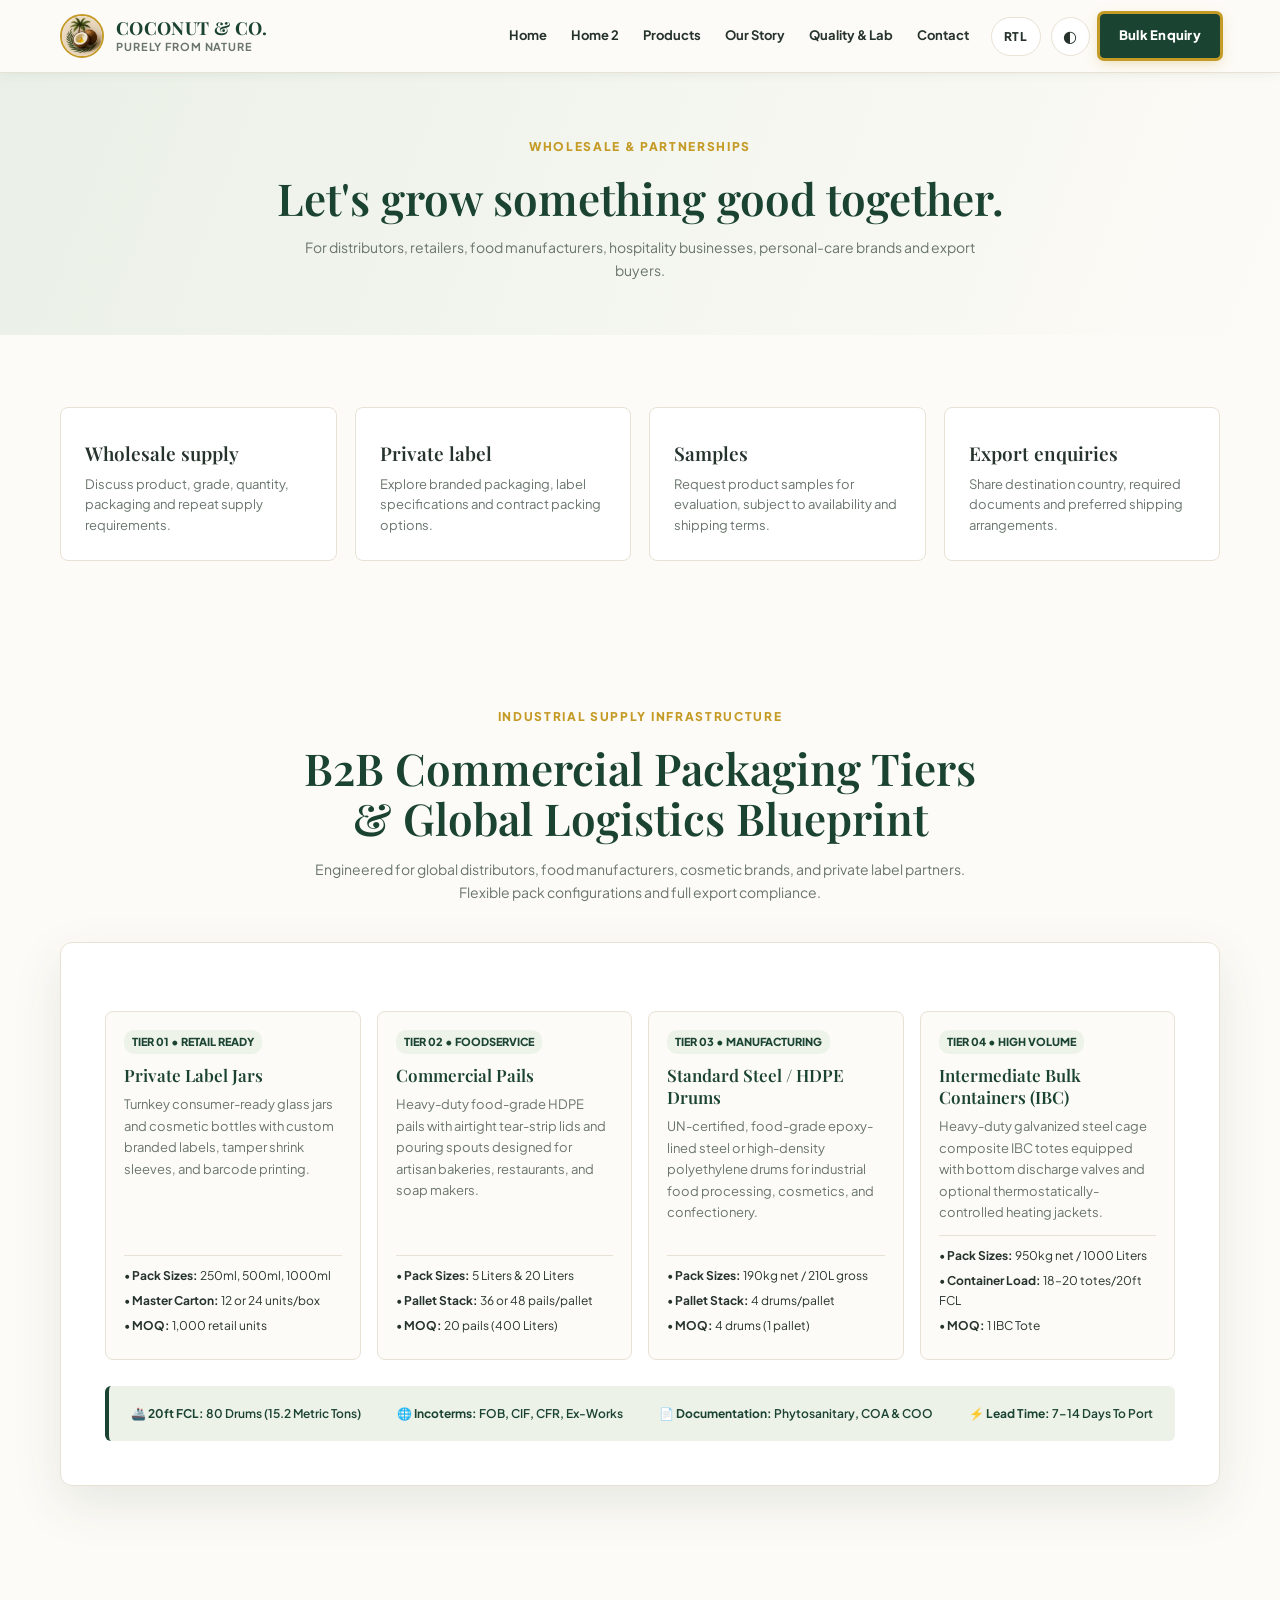
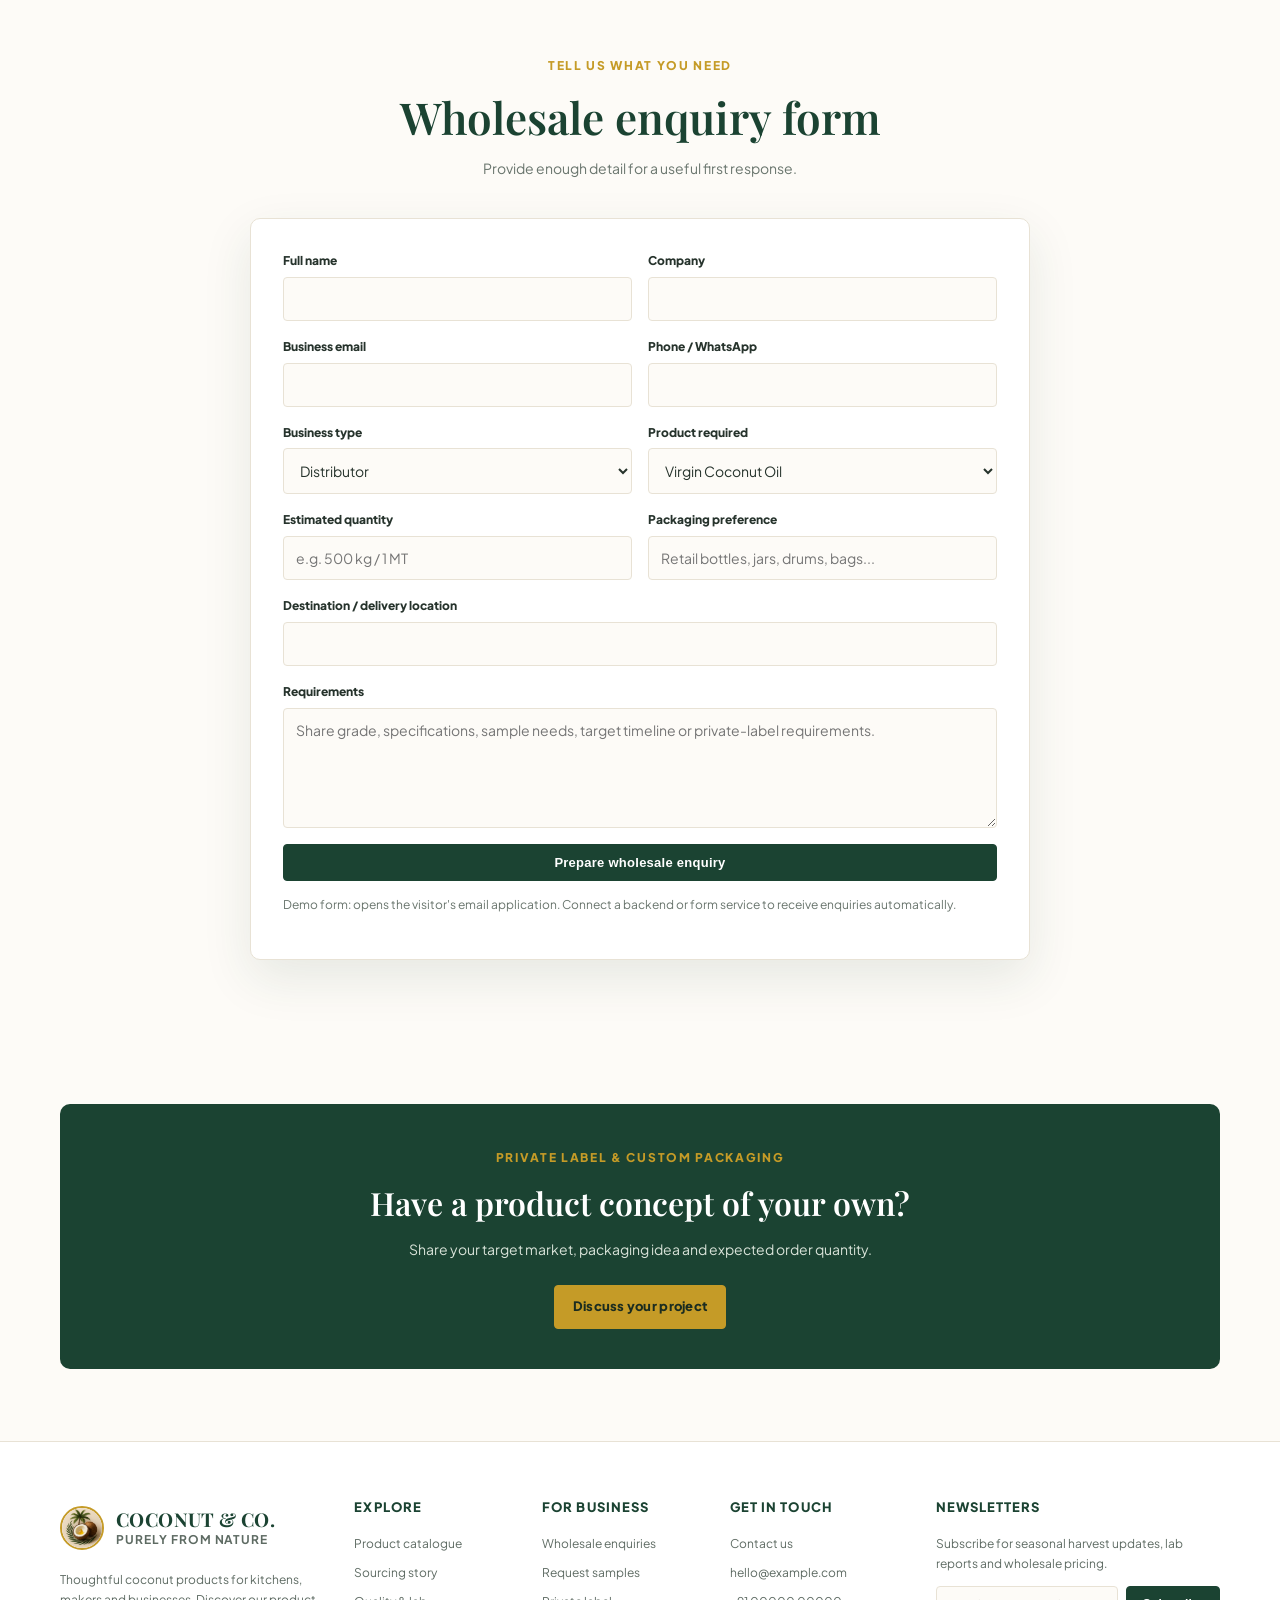
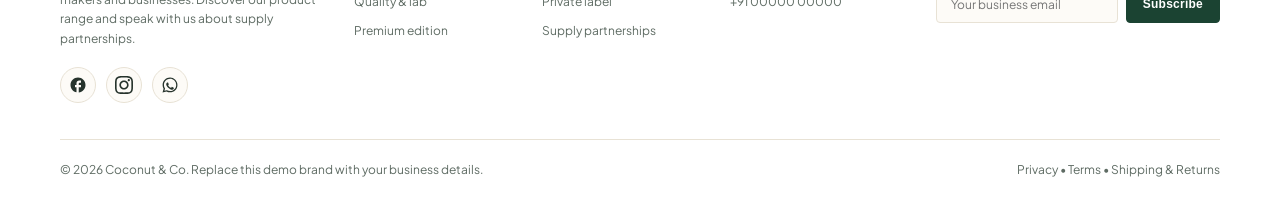
==== commit 7d71ce86: "Fixed sticky header on all pages; refine premium home hero responsiveness" ====
--- a/bulk-enquiry.html
+++ b/bulk-enquiry.html
@@ -11,7 +11,7 @@
     <title>Wholesale, Private Label &amp; Bulk Supply | Coconut &amp; Co.</title>
   <link rel="icon" type="image/png" href="assets/images/favicon.png">
   <link rel="shortcut icon" href="favicon.ico">
-  <link rel="stylesheet" href="css/style.css?v=6.0">
+  <link rel="stylesheet" href="css/style.css?v=7.0">
   <script>
     (function () {
       var d = localStorage.getItem('coconut-dir');
@@ -314,7 +314,7 @@
     </div>
   </footer>
 
-  <script src="js/main.js?v=6.0"></script>
+  <script src="js/main.js?v=7.0"></script>
   <!-- Move to Top Floating Button -->
   <button class="scroll-top" id="scrollTopBtn" aria-label="Move to top" title="Move to top">
     <svg width="20" height="20" viewBox="0 0 24 24" fill="none" stroke="currentColor" stroke-width="2.5" stroke-linecap="round" stroke-linejoin="round">
--- a/css/style.css
+++ b/css/style.css
@@ -35,7 +35,7 @@
   font-size: 15px;
   line-height: 1.65;
   transition: background 0.25s ease, color 0.25s ease;
-  overflow-x: hidden;
+  overflow-x: clip;
   max-width: 100%;
   width: 100%;
 }
@@ -68,22 +68,25 @@
   margin: auto;
 }
 
-/* Header & Navigation - Static Top Placement (Does NOT scroll along with the page on ANY device) */
+/* Header & Navigation - Fixed at top (stays visible while scrolling), solid background */
 header {
-  position: relative !important;
-  top: auto !important;
-  bottom: auto !important;
-  z-index: 100;
-  background: var(--cream) !important;
+  position: sticky;
+  top: 0;
+  z-index: 1000;
+  background: var(--cream);
   border-bottom: 1px solid var(--line);
+  box-shadow: 0 2px 10px rgba(27, 67, 50, 0.06);
   transition: background 0.25s ease, border-color 0.25s ease;
-  backdrop-filter: none !important;
-  -webkit-backdrop-filter: none !important;
 }
 
 body.dark header {
-  background: #0D1A14 !important;
+  background: #0D1A14;
   border-bottom-color: #2c3b31;
+  box-shadow: 0 2px 12px rgba(0, 0, 0, 0.45);
+}
+
+section[id], div[id] {
+  scroll-margin-top: 84px;
 }
 
 .nav {
@@ -1267,15 +1270,12 @@
 
 @media (max-width: 768px) {
   header {
-    position: relative !important;
-    top: auto !important;
-    bottom: auto !important;
-    background: var(--cream) !important;
-    backdrop-filter: none !important;
-    -webkit-backdrop-filter: none !important;
+    position: sticky;
+    top: 0;
+    background: var(--cream);
   }
   body.dark header {
-    background: #0D1A14 !important;
+    background: #0D1A14;
   }
 
   .nav {
@@ -4365,3 +4365,75 @@
     max-width: 100% !important;
   }
 }
+
+
+/* ============================================================
+   HOME 2 PREMIUM HERO - Responsive refinement (distinct from index)
+   ============================================================ */
+.premium-hero-dark {
+  min-height: calc(100vh - 72px);
+  display: flex;
+  align-items: center;
+}
+
+.premium-hero-dark > .container {
+  width: min(1160px, calc(100% - 40px));
+}
+
+.premium-hero-grid > div:first-child {
+  min-width: 0;
+}
+
+.reserve-visual-frame {
+  height: auto;
+  aspect-ratio: 3 / 2;
+}
+
+.metric-pill small {
+  white-space: normal;
+}
+
+@media (max-width: 950px) {
+  .premium-hero-dark {
+    min-height: auto;
+    padding: 36px 0 44px;
+  }
+  .premium-hero-grid {
+    gap: 32px;
+  }
+  .premium-hero-lead {
+    max-width: 100%;
+  }
+  .reserve-card-showcase {
+    max-width: 560px;
+  }
+}
+
+@media (max-width: 700px) {
+  .reserve-key-metrics-strip {
+    grid-template-columns: repeat(2, 1fr);
+    gap: 12px 8px;
+  }
+}
+
+@media (max-width: 600px) {
+  .premium-hero-dark {
+    padding: 26px 0 34px;
+  }
+  .premium-hero-dark h1 {
+    font-size: clamp(26px, 7.4vw, 32px);
+  }
+  .premium-hero-ctas.btn-pair {
+    gap: 10px;
+  }
+  .reserve-card-showcase {
+    padding: 14px 14px 12px;
+  }
+  .reserve-visual-frame {
+    height: auto;
+    aspect-ratio: 3 / 2;
+  }
+  .reserve-showcase-header {
+    gap: 8px;
+  }
+}
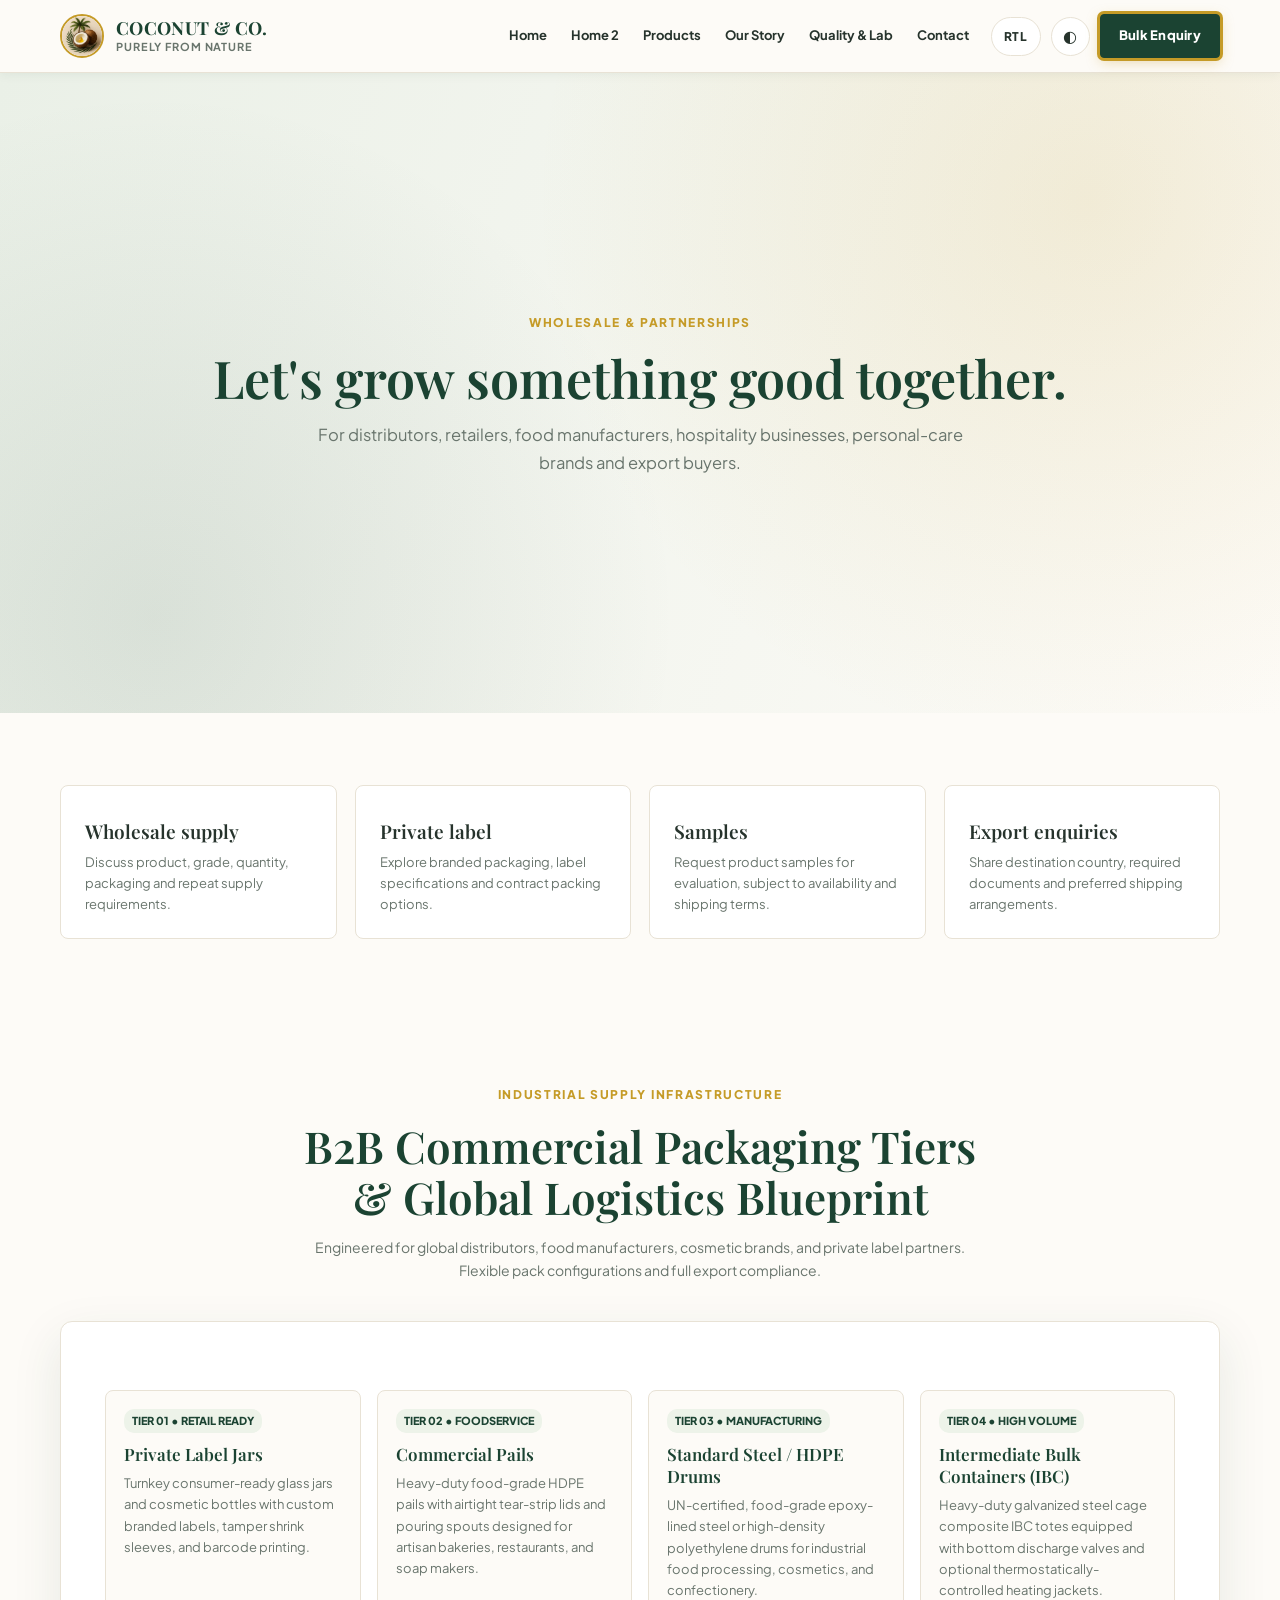
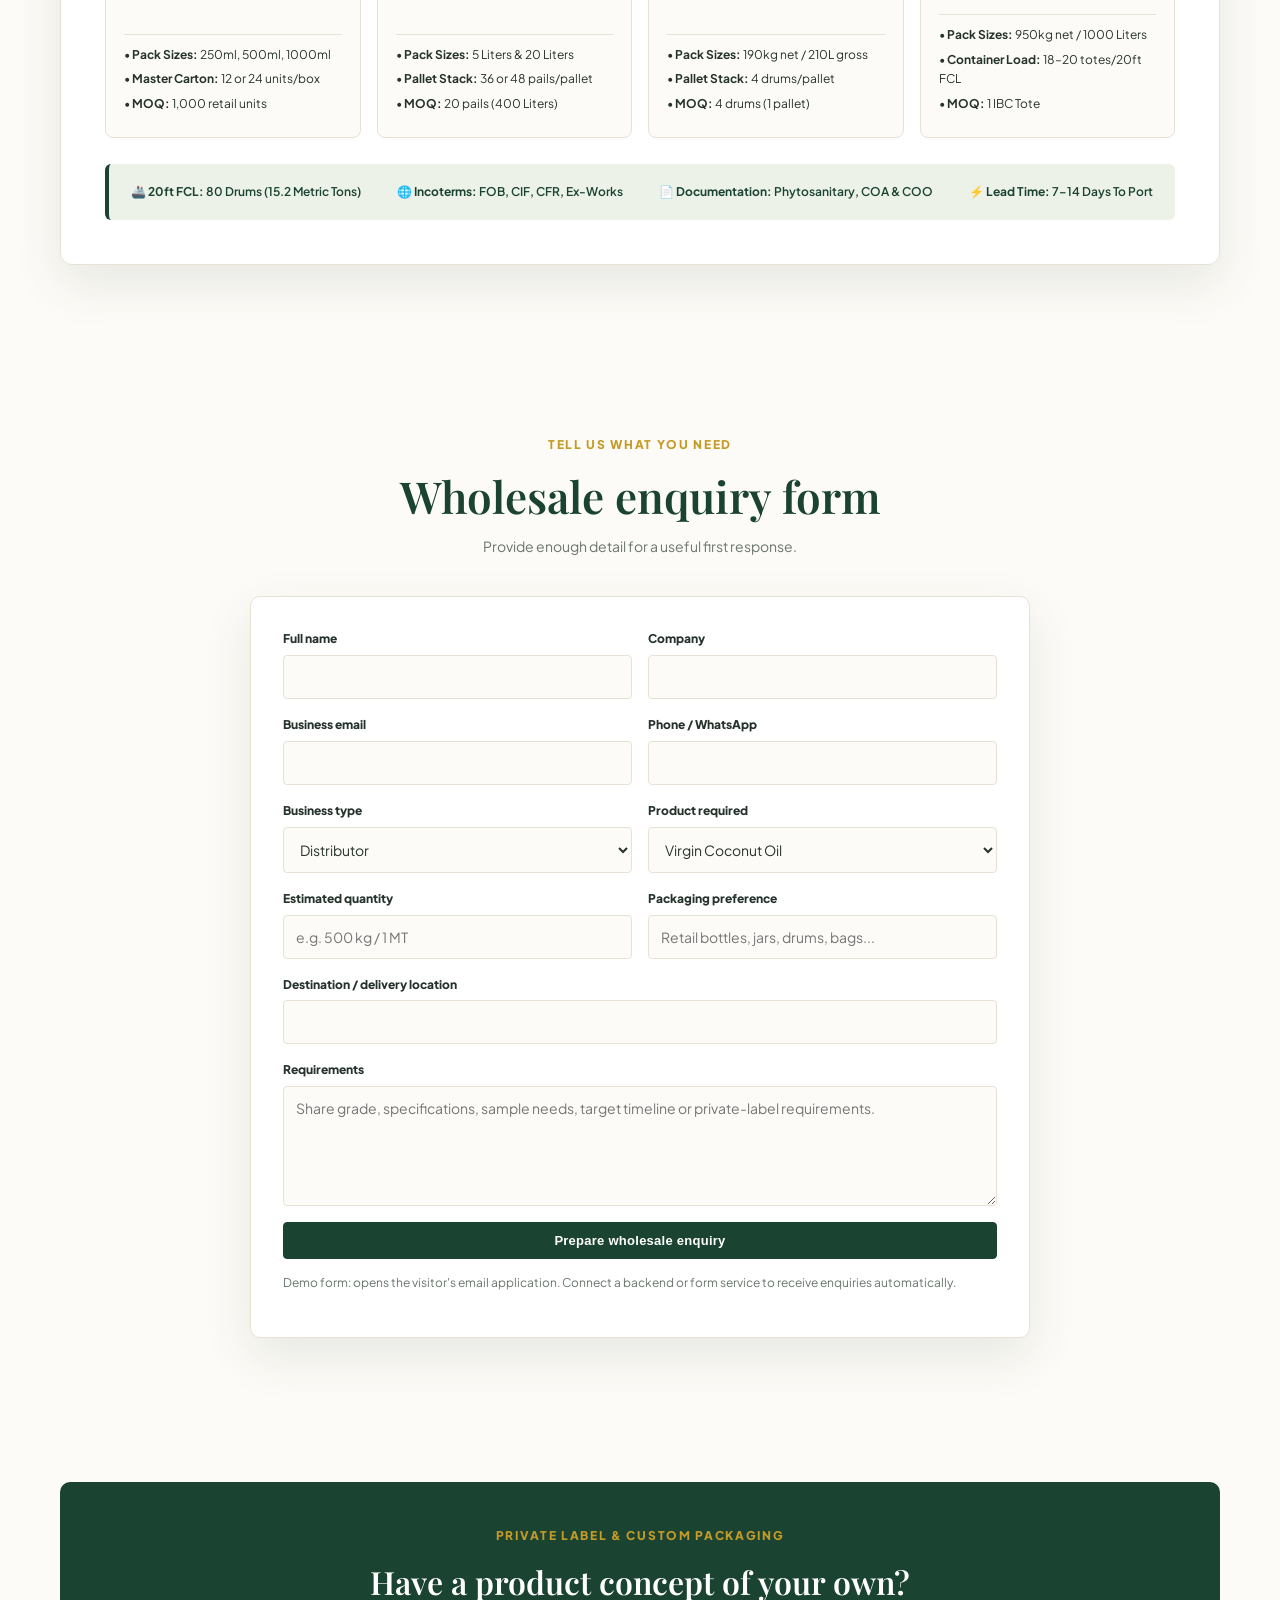
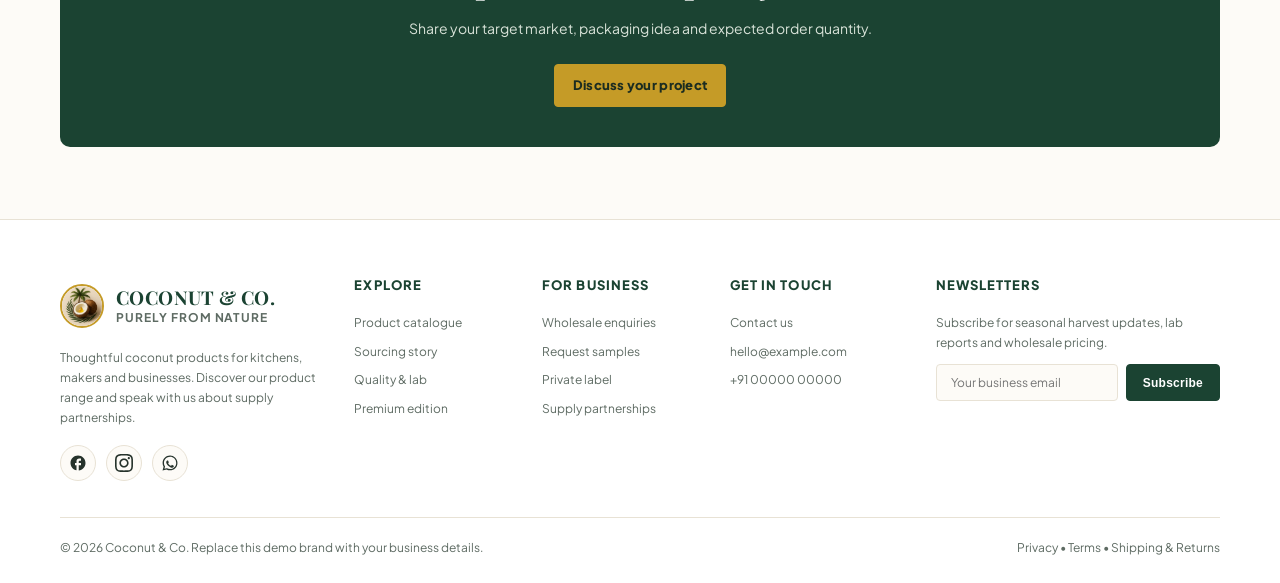
==== commit c48b55be: "Unified hero system: full-bleed home hero, stacked on mobile, premium hero redesign, equal hero heig" ====
--- a/bulk-enquiry.html
+++ b/bulk-enquiry.html
@@ -11,7 +11,7 @@
     <title>Wholesale, Private Label &amp; Bulk Supply | Coconut &amp; Co.</title>
   <link rel="icon" type="image/png" href="assets/images/favicon.png">
   <link rel="shortcut icon" href="favicon.ico">
-  <link rel="stylesheet" href="css/style.css?v=7.0">
+  <link rel="stylesheet" href="css/style.css?v=8.0">
   <script>
     (function () {
       var d = localStorage.getItem('coconut-dir');
@@ -314,7 +314,7 @@
     </div>
   </footer>
 
-  <script src="js/main.js?v=7.0"></script>
+  <script src="js/main.js?v=8.0"></script>
   <!-- Move to Top Floating Button -->
   <button class="scroll-top" id="scrollTopBtn" aria-label="Move to top" title="Move to top">
     <svg width="20" height="20" viewBox="0 0 24 24" fill="none" stroke="currentColor" stroke-width="2.5" stroke-linecap="round" stroke-linejoin="round">
--- a/css/style.css
+++ b/css/style.css
@@ -4437,3 +4437,316 @@
     gap: 8px;
   }
 }
+
+
+/* ============================================================
+   UNIFIED HERO SYSTEM (single full-bleed hero on desktop,
+   two stacked sections on tablet/mobile) - same height everywhere
+   ============================================================ */
+:root {
+  --hero-h: clamp(480px, calc(100dvh - 72px), 640px);
+}
+
+/* ---------- Home (index) hero ---------- */
+.hero {
+  position: relative;
+  display: flex;
+  align-items: center;
+  min-height: var(--hero-h);
+  padding: 0;
+  overflow: hidden;
+  background: var(--cream);
+}
+
+.hero-split {
+  display: block;
+  width: 100%;
+}
+
+.hero .hero-content {
+  position: relative;
+  z-index: 2;
+  max-width: 48%;
+  padding: 56px 0;
+}
+
+.hero .hero-visual-pane {
+  position: absolute;
+  top: 0;
+  right: 0;
+  bottom: 0;
+  width: 54%;
+  display: block;
+}
+
+.hero .hero-image-wrap {
+  position: absolute;
+  inset: 0;
+  width: 100%;
+  border: 0;
+  border-radius: 0;
+  box-shadow: none;
+  background: none;
+}
+
+.hero .hero-image-wrap::after {
+  content: '';
+  position: absolute;
+  inset: 0;
+  pointer-events: none;
+  background: linear-gradient(90deg, #FDFBF7 0%, rgba(253, 251, 247, 0) 36%);
+}
+
+body.dark .hero .hero-image-wrap::after {
+  background: linear-gradient(90deg, #0D1A14 0%, rgba(13, 26, 20, 0) 36%);
+}
+
+.hero .hero-img {
+  width: 100%;
+  height: 100%;
+  max-height: none;
+  aspect-ratio: auto;
+  object-fit: cover;
+  object-position: 62% center;
+}
+
+.hero .hero-image-badge {
+  z-index: 3;
+  left: auto;
+  right: 24px;
+  bottom: 24px;
+}
+
+[dir="rtl"] .hero .hero-visual-pane { right: auto; left: 0; }
+[dir="rtl"] .hero .hero-image-wrap::after { transform: scaleX(-1); }
+[dir="rtl"] .hero .hero-image-badge { right: auto; left: 24px; }
+
+/* ---------- Premium (home 2) hero ---------- */
+.premium-hero-dark {
+  display: flex;
+  align-items: center;
+  min-height: var(--hero-h);
+  padding: 56px 0;
+  background:
+    linear-gradient(90deg, rgba(5, 13, 9, 0.95) 0%, rgba(5, 13, 9, 0.84) 48%, rgba(5, 13, 9, 0.42) 100%),
+    url('../assets/images/home2hero.jpg') center / cover no-repeat;
+}
+
+.premium-hero-grid {
+  display: block;
+}
+
+.premium-hero-grid > div:first-child {
+  max-width: 640px;
+}
+
+.premium-hero-photo {
+  display: none;
+}
+
+.premium-dossier-band {
+  background: #07150e;
+  padding: 52px 0 56px;
+  border-bottom: 1px solid rgba(197, 155, 39, 0.25);
+}
+
+.premium-dossier-band .reserve-card-showcase {
+  max-width: 980px;
+  margin: 0 auto;
+  display: grid;
+  grid-template-columns: 1.1fr 0.9fr;
+  column-gap: 26px;
+  align-items: start;
+}
+
+.premium-dossier-band .reserve-showcase-header { grid-column: 1 / -1; }
+.premium-dossier-band .reserve-visual-frame { grid-column: 1; grid-row: 2 / span 2; margin-bottom: 0; height: 100%; min-height: 220px; aspect-ratio: auto; }
+.premium-dossier-band .reserve-quick-specs-grid { grid-column: 2; grid-row: 2; }
+.premium-dossier-band .reserve-assurance-footer { grid-column: 2; grid-row: 3; align-self: end; }
+
+/* ---------- Inner page hero: same height as home heroes ---------- */
+.page-hero {
+  display: flex;
+  align-items: center;
+  justify-content: center;
+  min-height: var(--hero-h);
+  padding: 56px 0;
+  position: relative;
+  overflow: hidden;
+}
+
+.page-hero::before {
+  content: '';
+  position: absolute;
+  inset: 0;
+  pointer-events: none;
+  background: radial-gradient(circle at 85% 20%, rgba(197, 155, 39, 0.14) 0%, transparent 46%),
+              radial-gradient(circle at 12% 85%, rgba(27, 67, 50, 0.10) 0%, transparent 42%);
+}
+
+.page-hero .container {
+  position: relative;
+  width: min(900px, calc(100% - 40px));
+}
+
+.page-hero h1 {
+  font-size: clamp(32px, 4.4vw, 52px);
+}
+
+.page-hero p {
+  font-size: clamp(14.5px, 1.3vw, 16.5px);
+  line-height: 1.7;
+}
+
+/* ---------- Stacked (tablet & mobile): text section, then image section ---------- */
+@media (max-width: 1000px) {
+  .hero {
+    display: block;
+    min-height: 0;
+  }
+
+  .hero-split {
+    display: flex;
+    flex-direction: column;
+  }
+
+  .hero .hero-content {
+    max-width: 100%;
+    padding: 36px 0 26px;
+  }
+
+  .hero .hero-visual-pane {
+    position: relative;
+    width: 100%;
+    inset: auto;
+    padding-bottom: 36px;
+  }
+
+  .hero .hero-image-wrap {
+    position: relative;
+    inset: auto;
+    border-radius: 16px;
+    border: 1px solid rgba(197, 155, 39, 0.32);
+    box-shadow: 0 14px 36px rgba(13, 33, 23, 0.14);
+    overflow: hidden;
+  }
+
+  .hero .hero-image-wrap::after { display: none; }
+
+  .hero .hero-img {
+    aspect-ratio: 16 / 9;
+    height: auto;
+    max-height: 420px;
+    object-position: center;
+  }
+
+  .hero .hero-image-badge,
+  [dir="rtl"] .hero .hero-image-badge {
+    left: 14px;
+    right: auto;
+    bottom: 14px;
+  }
+
+  .hero .hero-ctas {
+    flex-direction: row;
+    flex-wrap: nowrap;
+    gap: 12px;
+  }
+
+  .hero .hero-ctas .btn {
+    flex: 1 1 0 !important;
+    width: auto !important;
+    min-width: 0 !important;
+    max-width: none !important;
+    height: 48px;
+    padding: 0 14px;
+  }
+
+  /* Premium hero stacks: solid dark text section, then photo section */
+  .premium-hero-dark {
+    display: block;
+    min-height: 0;
+    padding: 36px 0 0;
+    background: radial-gradient(circle at 75% 20%, #1d432e 0%, #0c2016 60%, #050d09 100%);
+  }
+
+  .premium-hero-grid > div:first-child {
+    max-width: 100%;
+  }
+
+  .premium-hero-photo {
+    display: block;
+    margin-top: 28px;
+    margin-left: -20px;
+    margin-right: -20px;
+    height: clamp(210px, 46vw, 340px);
+    overflow: hidden;
+    border-top: 1px solid rgba(197, 155, 39, 0.3);
+  }
+
+  .premium-hero-photo img {
+    width: 100%;
+    height: 100%;
+    object-fit: cover;
+    object-position: center;
+    display: block;
+  }
+
+  .premium-hero-ctas.btn-pair {
+    flex-direction: row;
+    flex-wrap: nowrap;
+  }
+
+  .premium-hero-ctas.btn-pair .btn {
+    flex: 1 1 0 !important;
+    max-width: none !important;
+    width: auto !important;
+  }
+
+  .premium-dossier-band .reserve-card-showcase {
+    display: block;
+    max-width: 560px;
+  }
+
+  .premium-dossier-band .reserve-visual-frame {
+    height: auto;
+    aspect-ratio: 3 / 2;
+    min-height: 0;
+    margin-bottom: 12px;
+  }
+
+  /* Inner page heroes: compact on small screens */
+  .page-hero {
+    min-height: 280px;
+    padding: 44px 0;
+  }
+}
+
+@media (max-width: 480px) {
+  .hero .hero-ctas,
+  .premium-hero-ctas.btn-pair {
+    flex-direction: column;
+    gap: 10px;
+  }
+
+  .hero .hero-ctas .btn,
+  .premium-hero-ctas.btn-pair .btn {
+    flex: 0 0 auto !important;
+    width: 100% !important;
+    height: 46px;
+  }
+
+  .hero .hero-img {
+    aspect-ratio: 4 / 3;
+  }
+
+  .premium-hero-photo {
+    margin-left: -11px;
+    margin-right: -11px;
+  }
+
+  .page-hero {
+    min-height: 240px;
+    padding: 36px 0;
+  }
+}
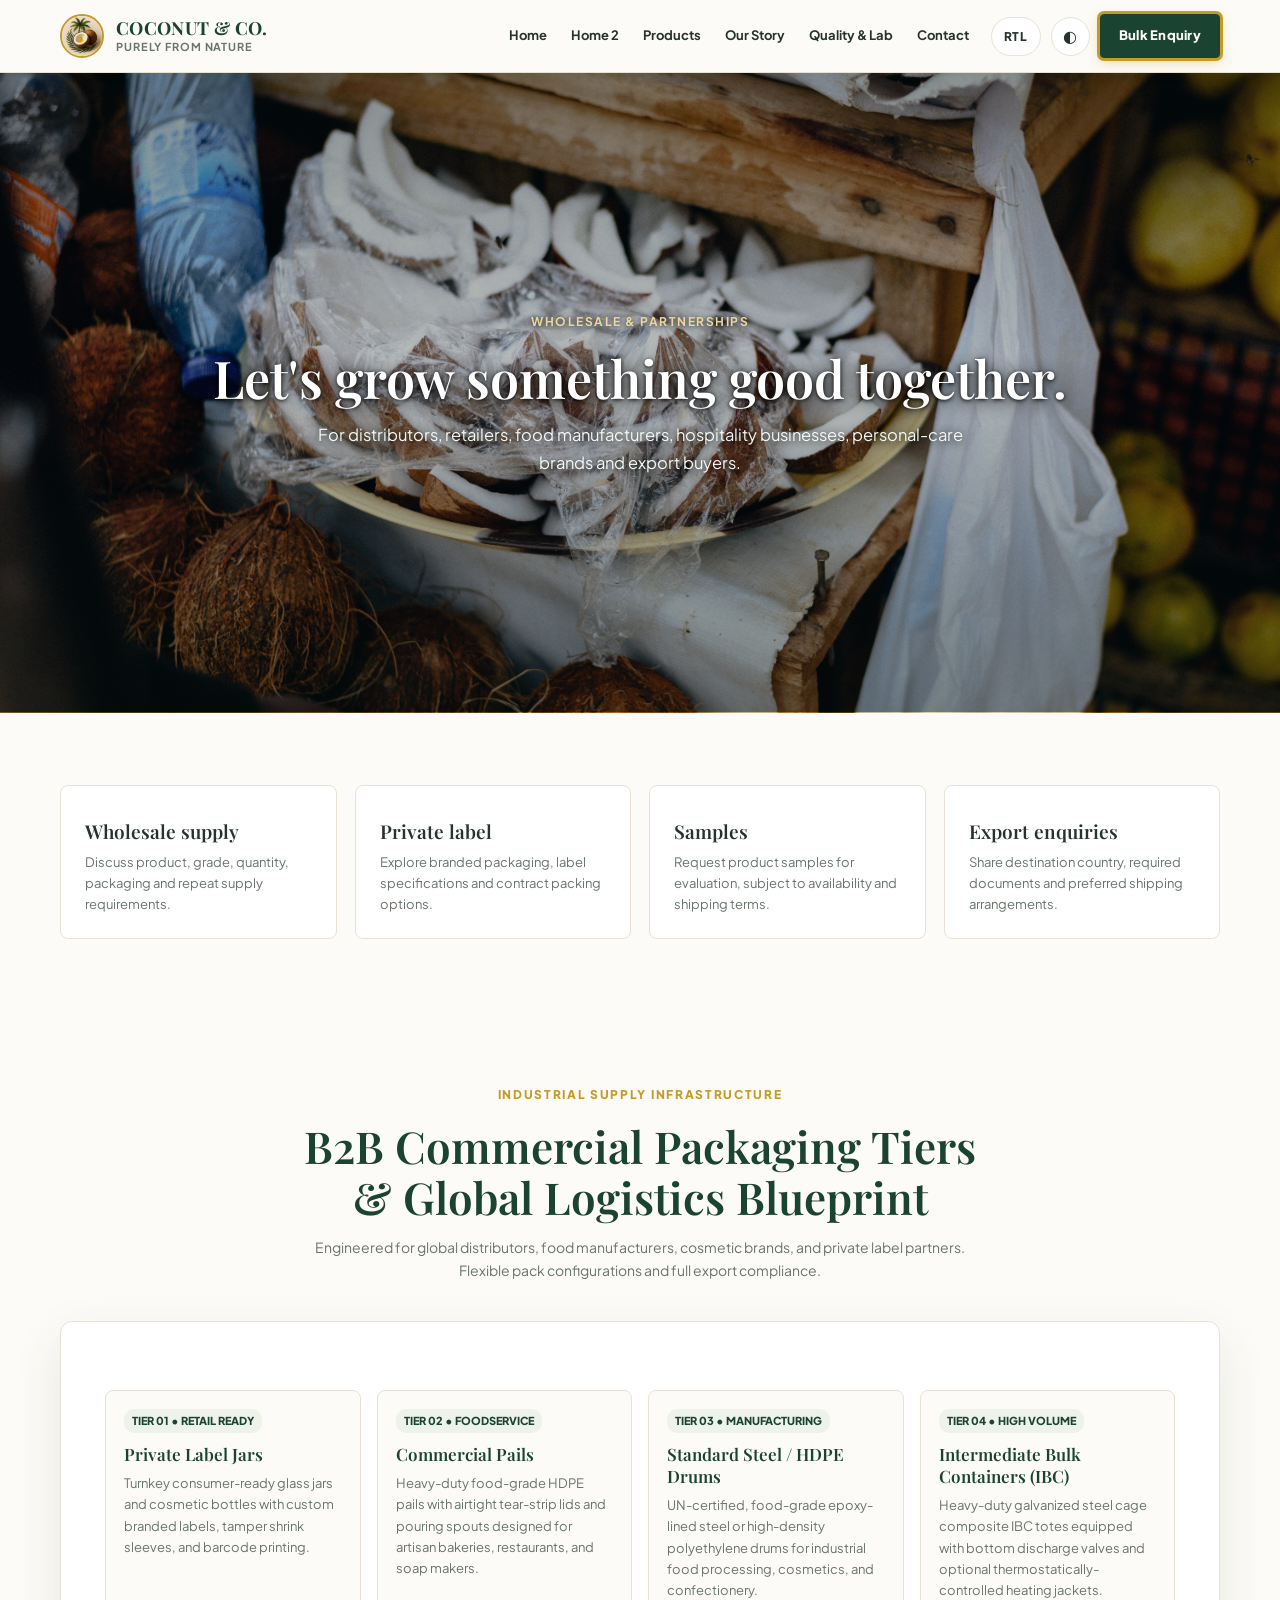
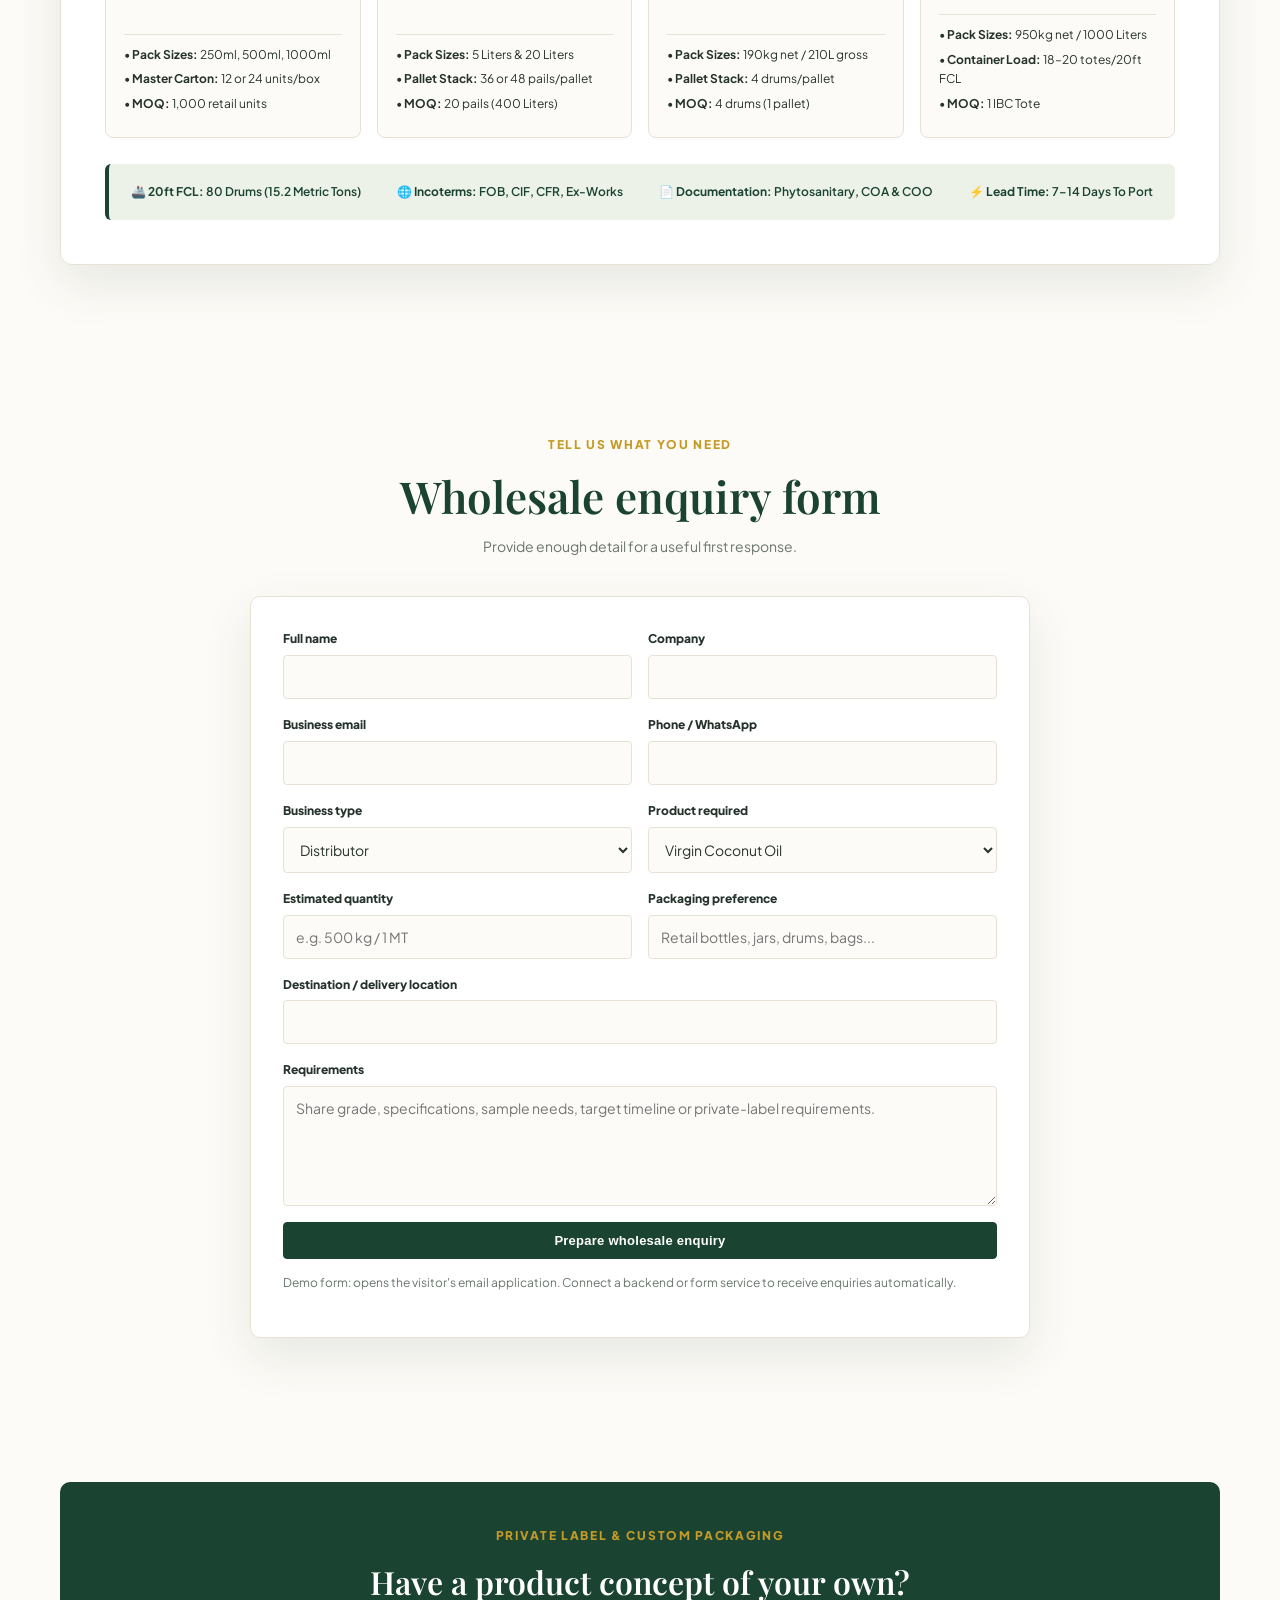
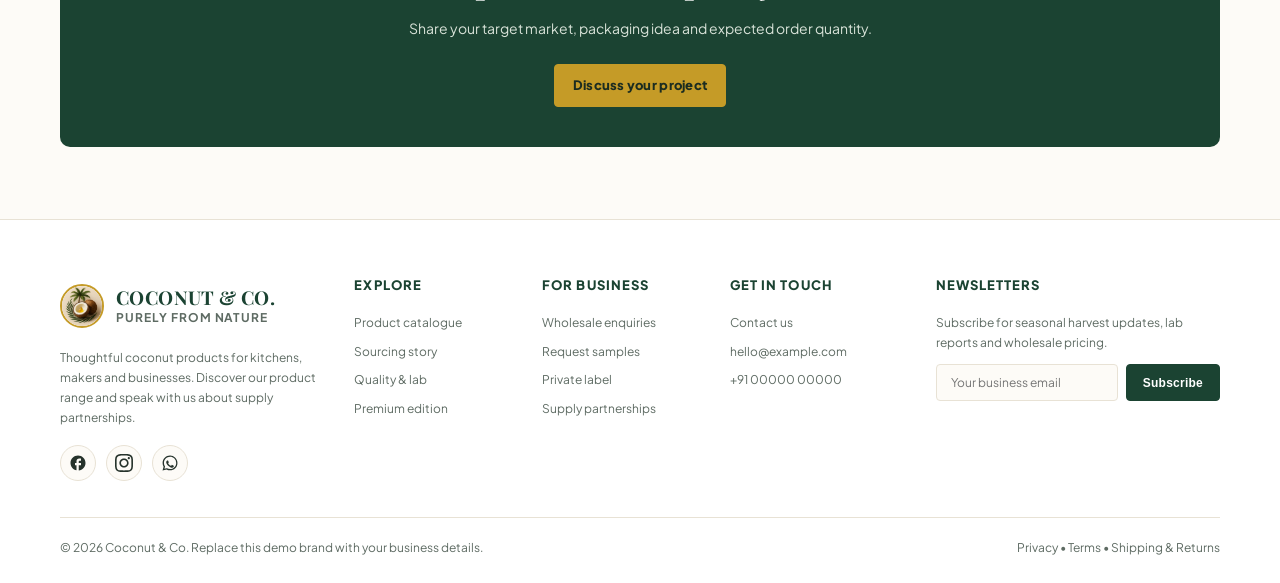
==== commit d4662a52: "final" ====
--- a/bulk-enquiry.html
+++ b/bulk-enquiry.html
@@ -11,7 +11,7 @@
     <title>Wholesale, Private Label &amp; Bulk Supply | Coconut &amp; Co.</title>
   <link rel="icon" type="image/png" href="assets/images/favicon.png">
   <link rel="shortcut icon" href="favicon.ico">
-  <link rel="stylesheet" href="css/style.css?v=8.0">
+  <link rel="stylesheet" href="css/style.css?v=13.0">
   <script>
     (function () {
       var d = localStorage.getItem('coconut-dir');
@@ -63,7 +63,7 @@
   </header>
 
   <main>
-    <div class="page-hero">
+    <div class="page-hero has-photo h5">
       <div class="container">
         <div class="eyebrow">Wholesale &amp; partnerships</div>
         <h1>Let's grow something good together.</h1>
@@ -314,13 +314,13 @@
     </div>
   </footer>
 
-  <script src="js/main.js?v=8.0"></script>
   <!-- Move to Top Floating Button -->
-  <button class="scroll-top" id="scrollTopBtn" aria-label="Move to top" title="Move to top">
+  <button type="button" class="scroll-top" id="scrollTopBtn" aria-label="Back to top" title="Back to top">
     <svg width="20" height="20" viewBox="0 0 24 24" fill="none" stroke="currentColor" stroke-width="2.5" stroke-linecap="round" stroke-linejoin="round">
       <polyline points="18 15 12 9 6 15"></polyline>
     </svg>
   </button>
+  <script src="js/main.js?v=13.0"></script>
 
 </body>
 
--- a/css/style.css
+++ b/css/style.css
@@ -1268,16 +1268,8 @@
   }
 }
 
-@media (max-width: 768px) {
-  header {
-    position: sticky;
-    top: 0;
-    background: var(--cream);
-  }
-  body.dark header {
-    background: #0D1A14;
-  }
-
+/* Hamburger navigation: 300px - 1100px */
+@media (max-width: 1100px) {
   .nav {
     height: 68px;
     display: flex;
@@ -1576,6 +1568,18 @@
     box-shadow: 0 0 0 3px var(--gold), 0 6px 18px rgba(197, 155, 39, 0.55);
     outline: 2px solid var(--gold);
   }
+}
+
+@media (max-width: 768px) {
+  header {
+    position: sticky;
+    top: 0;
+    background: var(--cream);
+  }
+  body.dark header {
+    background: #0D1A14;
+  }
+
 
     .hero {
     min-height: auto;
@@ -1618,8 +1622,10 @@
 
   .hero-ctas .btn,
   .btn-pair .btn {
+    flex: 0 0 auto !important;
     width: 100% !important;
     max-width: 100% !important;
+    height: 46px;
   }
 
   .hero-content {
@@ -3044,12 +3050,12 @@
   align-items: center;
   justify-content: center;
   cursor: pointer;
-  z-index: 990;
+  z-index: 1050;
   opacity: 0;
   visibility: hidden;
   pointer-events: none;
   transform: translateY(16px);
-  transition: opacity 0.3s ease, transform 0.3s ease, background 0.2s ease, border-color 0.2s ease, box-shadow 0.2s ease;
+  transition: opacity 0.3s ease, visibility 0.3s ease, transform 0.3s ease, background 0.2s ease, border-color 0.2s ease, box-shadow 0.2s ease;
 }
 
 .scroll-top:hover {
@@ -4125,27 +4131,77 @@
   margin: 0 auto 28px auto;
 }
 
-.concierge-buttons-group {
-  display: flex;
-  gap: 14px;
+.concierge-buttons-group,
+.concierge-buttons-group.btn-pair {
+  display: flex;
+  flex-direction: row !important;
+  align-items: center !important;
+  justify-content: center !important;
+  gap: 16px;
+  flex-wrap: nowrap;
+  width: 100%;
+  max-width: 536px;
+  margin: 0 auto;
+}
+
+.concierge-buttons-group .btn,
+.concierge-buttons-group.btn-pair .btn {
+  flex: 1 1 0 !important;
+  width: calc(50% - 8px) !important;
+  max-width: 260px !important;
+  min-width: 215px !important;
+  height: 48px !important;
+  min-height: 48px !important;
+  max-height: 48px !important;
+  padding: 0 20px;
+  display: inline-flex;
+  align-items: center;
   justify-content: center;
-  flex-wrap: wrap;
-}
-
-.concierge-buttons-group .btn {
-  flex: 1 1 200px;
-  min-width: 200px;
-  height: 48px;
-  justify-content: center;
-}
-
-@media (max-width: 600px) {
-  .concierge-buttons-group {
-    flex-direction: column;
-    align-items: stretch;
-  }
-  .concierge-buttons-group .btn {
+  gap: 8px;
+  font-size: 13.5px;
+  font-weight: 800;
+  line-height: 1;
+  text-align: center;
+  white-space: nowrap;
+  box-sizing: border-box;
+}
+
+.concierge-buttons-group .btn.gold,
+.premium-hero-ctas .btn.gold {
+  border: 1.5px solid var(--gold);
+}
+
+.concierge-buttons-group .btn.outline,
+.premium-hero-ctas .btn.outline {
+  background: rgba(197, 155, 39, 0.06);
+  color: #eed699 !important;
+  border: 1.5px solid rgba(197, 155, 39, 0.55) !important;
+}
+
+.concierge-buttons-group .btn.outline:hover,
+.premium-hero-ctas .btn.outline:hover {
+  background: var(--gold) !important;
+  color: #0b1710 !important;
+  border-color: var(--gold) !important;
+}
+
+@media (max-width: 560px) {
+  .concierge-buttons-group,
+  .concierge-buttons-group.btn-pair {
+    flex-direction: column !important;
+    align-items: stretch !important;
+    max-width: 360px;
+    gap: 12px;
+  }
+  .concierge-buttons-group .btn,
+  .concierge-buttons-group.btn-pair .btn {
+    flex: 0 0 auto !important;
     width: 100% !important;
+    max-width: 100% !important;
+    min-width: 0 !important;
+    height: 48px !important;
+    min-height: 48px !important;
+    max-height: 48px !important;
   }
 }
 
@@ -4528,20 +4584,149 @@
   min-height: var(--hero-h);
   padding: 56px 0;
   background:
-    linear-gradient(90deg, rgba(5, 13, 9, 0.95) 0%, rgba(5, 13, 9, 0.84) 48%, rgba(5, 13, 9, 0.42) 100%),
+    linear-gradient(90deg, rgba(5, 13, 9, 0.94) 0%, rgba(5, 13, 9, 0.86) 48%, rgba(5, 13, 9, 0.68) 100%),
     url('../assets/images/home2hero.jpg') center / cover no-repeat;
+  position: relative;
+  overflow: hidden;
 }
 
 .premium-hero-grid {
+  display: grid;
+  grid-template-columns: minmax(0, 1.15fr) minmax(0, 0.85fr);
+  gap: clamp(28px, 4vw, 52px);
+  align-items: center;
+  width: 100%;
+}
+
+.premium-hero-grid > div:first-child {
+  max-width: 600px;
+}
+
+/* Luxury Duo Photo Showcase: hom11 (Image 1) and hom12 (Image 2) */
+.premium-hero-showcase {
+  position: relative;
+  width: 100%;
+  max-width: 480px;
+  height: clamp(380px, 46vh, 460px);
+  margin-left: auto;
+}
+
+.hero-showcase-frame {
+  position: absolute;
+  border-radius: 18px;
+  overflow: hidden;
+  background: #0b1e15;
+  transition: transform 0.4s cubic-bezier(0.16, 1, 0.3, 1), box-shadow 0.4s ease;
+}
+
+/* Image 1 (hom11): Top-left landscape frame */
+.hero-showcase-frame.frame-primary {
+  top: 8px;
+  left: 0;
+  width: clamp(230px, 24vw, 310px);
+  aspect-ratio: 4 / 3;
+  border: 2px solid rgba(197, 155, 39, 0.55);
+  box-shadow: 0 20px 48px rgba(0, 0, 0, 0.65), 0 4px 12px rgba(0, 0, 0, 0.4);
+  z-index: 1;
+}
+
+/* Image 2 (hom12): Bottom-right portrait frame overlapping Image 1 */
+.hero-showcase-frame.frame-secondary {
+  bottom: 8px;
+  right: 0;
+  width: clamp(200px, 21vw, 275px);
+  aspect-ratio: 3 / 4;
+  border: 2.5px solid rgba(238, 214, 153, 0.85);
+  box-shadow: 0 26px 56px rgba(0, 0, 0, 0.8), 0 8px 20px rgba(0, 0, 0, 0.5);
+  z-index: 2;
+}
+
+.hero-showcase-frame img {
+  width: 100%;
+  height: 100%;
+  object-fit: cover;
   display: block;
-}
-
-.premium-hero-grid > div:first-child {
-  max-width: 640px;
-}
-
-.premium-hero-photo {
-  display: none;
+  transition: transform 0.6s cubic-bezier(0.16, 1, 0.3, 1);
+}
+
+.hero-showcase-frame:hover {
+  transform: translateY(-5px);
+  box-shadow: 0 30px 65px rgba(0, 0, 0, 0.85), 0 0 24px rgba(197, 155, 39, 0.35);
+}
+
+.hero-showcase-frame:hover img {
+  transform: scale(1.05);
+}
+
+.hero-showcase-frame .frame-tag {
+  position: absolute;
+  bottom: 12px;
+  left: 12px;
+  background: rgba(8, 20, 13, 0.86);
+  backdrop-filter: blur(8px);
+  -webkit-backdrop-filter: blur(8px);
+  color: #ffffff;
+  font-size: 11.5px;
+  font-weight: 700;
+  letter-spacing: 0.5px;
+  padding: 5px 12px;
+  border-radius: 999px;
+  border: 1px solid rgba(255, 255, 255, 0.22);
+  pointer-events: none;
+  white-space: nowrap;
+}
+
+.hero-showcase-frame .frame-tag.gold {
+  background: rgba(22, 17, 6, 0.9);
+  color: #eed699;
+  border-color: rgba(197, 155, 39, 0.65);
+}
+
+@media (max-width: 992px) {
+  .premium-hero-dark {
+    padding: 44px 0 52px;
+    min-height: auto;
+  }
+  .premium-hero-grid {
+    grid-template-columns: 1fr;
+    gap: 32px;
+  }
+  .premium-hero-grid > div:first-child {
+    max-width: 100%;
+  }
+  .premium-hero-showcase {
+    margin: 20px auto 0;
+    max-width: 440px;
+    height: clamp(340px, 48vw, 400px);
+  }
+  .hero-showcase-frame.frame-primary {
+    width: 60%;
+  }
+  .hero-showcase-frame.frame-secondary {
+    width: 54%;
+  }
+}
+
+@media (max-width: 560px) {
+  .premium-hero-showcase {
+    max-width: 320px;
+    height: 290px;
+    margin: 16px auto 0;
+  }
+  .hero-showcase-frame.frame-primary {
+    width: 62%;
+    border-radius: 14px;
+  }
+  .hero-showcase-frame.frame-secondary {
+    width: 56%;
+    border-radius: 14px;
+  }
+  .hero-showcase-frame .frame-tag {
+    font-size: 10px;
+    padding: 4px 9px;
+    bottom: 8px;
+    left: 8px;
+  }
 }
 
 .premium-dossier-band {
@@ -4750,3 +4935,190 @@
     padding: 36px 0;
   }
 }
+
+
+/* Contact page facility buttons - tidy, equal width, normal height */
+.facility-actions.btn-pair {
+  display: grid;
+  grid-template-columns: repeat(auto-fit, minmax(170px, 1fr));
+  gap: 12px;
+  width: 100%;
+  margin-top: 22px;
+}
+
+.facility-actions.btn-pair .btn {
+  flex: none;
+  width: 100%;
+  max-width: none;
+  height: 46px;
+  padding: 0 14px;
+  font-size: 13.5px;
+  white-space: nowrap;
+  display: inline-flex;
+  align-items: center;
+  justify-content: center;
+  text-align: center;
+  box-sizing: border-box;
+}
+
+@media (max-width: 480px) {
+  .facility-actions.btn-pair {
+    grid-template-columns: 1fr;
+  }
+}
+
+/* Safety: stacked button pairs must never stretch vertically */
+.btn-pair .btn {
+  align-self: auto;
+}
+
+
+/* ============================================================
+   INNER PAGE HERO BACKGROUND IMAGES (h1, h2, h3, h4)
+   Visible & vibrant in both Light and Dark modes with supreme contrast
+   ============================================================ */
+body .page-hero.has-photo,
+body.dark .page-hero.has-photo {
+  background-color: transparent !important;
+  background-size: cover !important;
+  background-repeat: no-repeat !important;
+  border-bottom: 1px solid rgba(197, 155, 39, 0.35);
+  position: relative;
+  overflow: hidden;
+}
+
+/* Semi-transparent scrim: lets the photo shine through brightly while preserving high contrast */
+body .page-hero.has-photo::before,
+body.dark .page-hero.has-photo::before {
+  content: '';
+  position: absolute;
+  inset: 0;
+  background: linear-gradient(
+    180deg,
+    rgba(6, 18, 12, 0.44) 0%,
+    rgba(6, 18, 12, 0.28) 45%,
+    rgba(6, 18, 12, 0.50) 100%
+  ) !important;
+  pointer-events: none;
+  z-index: 1;
+}
+
+/* Dark mode: keep scrim luminous so photos h1, h2, h3, h4 are clearly visible */
+body.dark .page-hero.has-photo::before {
+  background: linear-gradient(
+    180deg,
+    rgba(3, 10, 7, 0.46) 0%,
+    rgba(3, 10, 7, 0.30) 45%,
+    rgba(3, 10, 7, 0.52) 100%
+  ) !important;
+}
+
+.page-hero.has-photo .container {
+  position: relative;
+  z-index: 2;
+  text-align: center;
+}
+
+.page-hero.has-photo h1,
+body.dark .page-hero.has-photo h1 {
+  color: #ffffff !important;
+  text-shadow: 0 2px 18px rgba(0, 0, 0, 0.9), 0 1px 4px rgba(0, 0, 0, 0.95) !important;
+}
+
+.page-hero.has-photo p,
+body.dark .page-hero.has-photo p {
+  color: #f2f7f4 !important;
+  text-shadow: 0 1px 10px rgba(0, 0, 0, 0.85) !important;
+}
+
+.page-hero.has-photo .eyebrow,
+body.dark .page-hero.has-photo .eyebrow {
+  color: #eed699 !important;
+  font-weight: 700;
+  letter-spacing: 1.5px;
+  text-transform: uppercase;
+  text-shadow: 0 1px 6px rgba(0, 0, 0, 0.9) !important;
+}
+
+/* Specific background images: h1, h2, h3, h4 with maximum specificity */
+body .page-hero.h1,
+body.dark .page-hero.h1,
+.page-hero.h1 {
+  background-image: url('../assets/images/h1.jpg') !important;
+  background-position: center 65% !important;
+}
+
+body .page-hero.h2,
+body.dark .page-hero.h2,
+.page-hero.h2 {
+  background-image: url('../assets/images/h2.jpg') !important;
+  background-position: center 50% !important;
+}
+
+body .page-hero.h3,
+body.dark .page-hero.h3,
+.page-hero.h3 {
+  background-image: url('../assets/images/h3.jpg') !important;
+  background-position: center 55% !important;
+}
+
+body .page-hero.h4,
+body.dark .page-hero.h4,
+.page-hero.h4 {
+  background-image: url('../assets/images/h4.jpg') !important;
+  background-position: center 45% !important;
+}
+
+body .page-hero.h5,
+body.dark .page-hero.h5,
+.page-hero.h5 {
+  background-image: url('../assets/images/bulk.jpg') !important;
+  background-position: center 50% !important;
+}
+
+/* Responsive Scaling for Photo Heroes */
+@media (max-width: 900px) {
+  body .page-hero.has-photo,
+  body.dark .page-hero.has-photo {
+    min-height: clamp(340px, 48vh, 440px);
+    padding: 48px 0;
+  }
+}
+
+@media (max-width: 768px) {
+  body .page-hero.has-photo::before,
+  body.dark .page-hero.has-photo::before {
+    background: linear-gradient(
+      180deg,
+      rgba(6, 18, 12, 0.52) 0%,
+      rgba(6, 18, 12, 0.38) 45%,
+      rgba(6, 18, 12, 0.58) 100%
+    ) !important;
+  }
+}
+
+@media (max-width: 480px) {
+  body .page-hero.has-photo,
+  body.dark .page-hero.has-photo {
+    min-height: clamp(300px, 45vh, 380px);
+    padding: 42px 0;
+  }
+}
+
+/* RTL Support for Premium Hero Showcase */
+[dir="rtl"] .premium-hero-showcase {
+  margin-left: 0;
+  margin-right: auto;
+}
+[dir="rtl"] .hero-showcase-frame.frame-primary {
+  left: auto;
+  right: 0;
+}
+[dir="rtl"] .hero-showcase-frame.frame-secondary {
+  right: auto;
+  left: 0;
+}
+[dir="rtl"] .hero-showcase-frame .frame-tag {
+  left: auto;
+  right: 12px;
+}
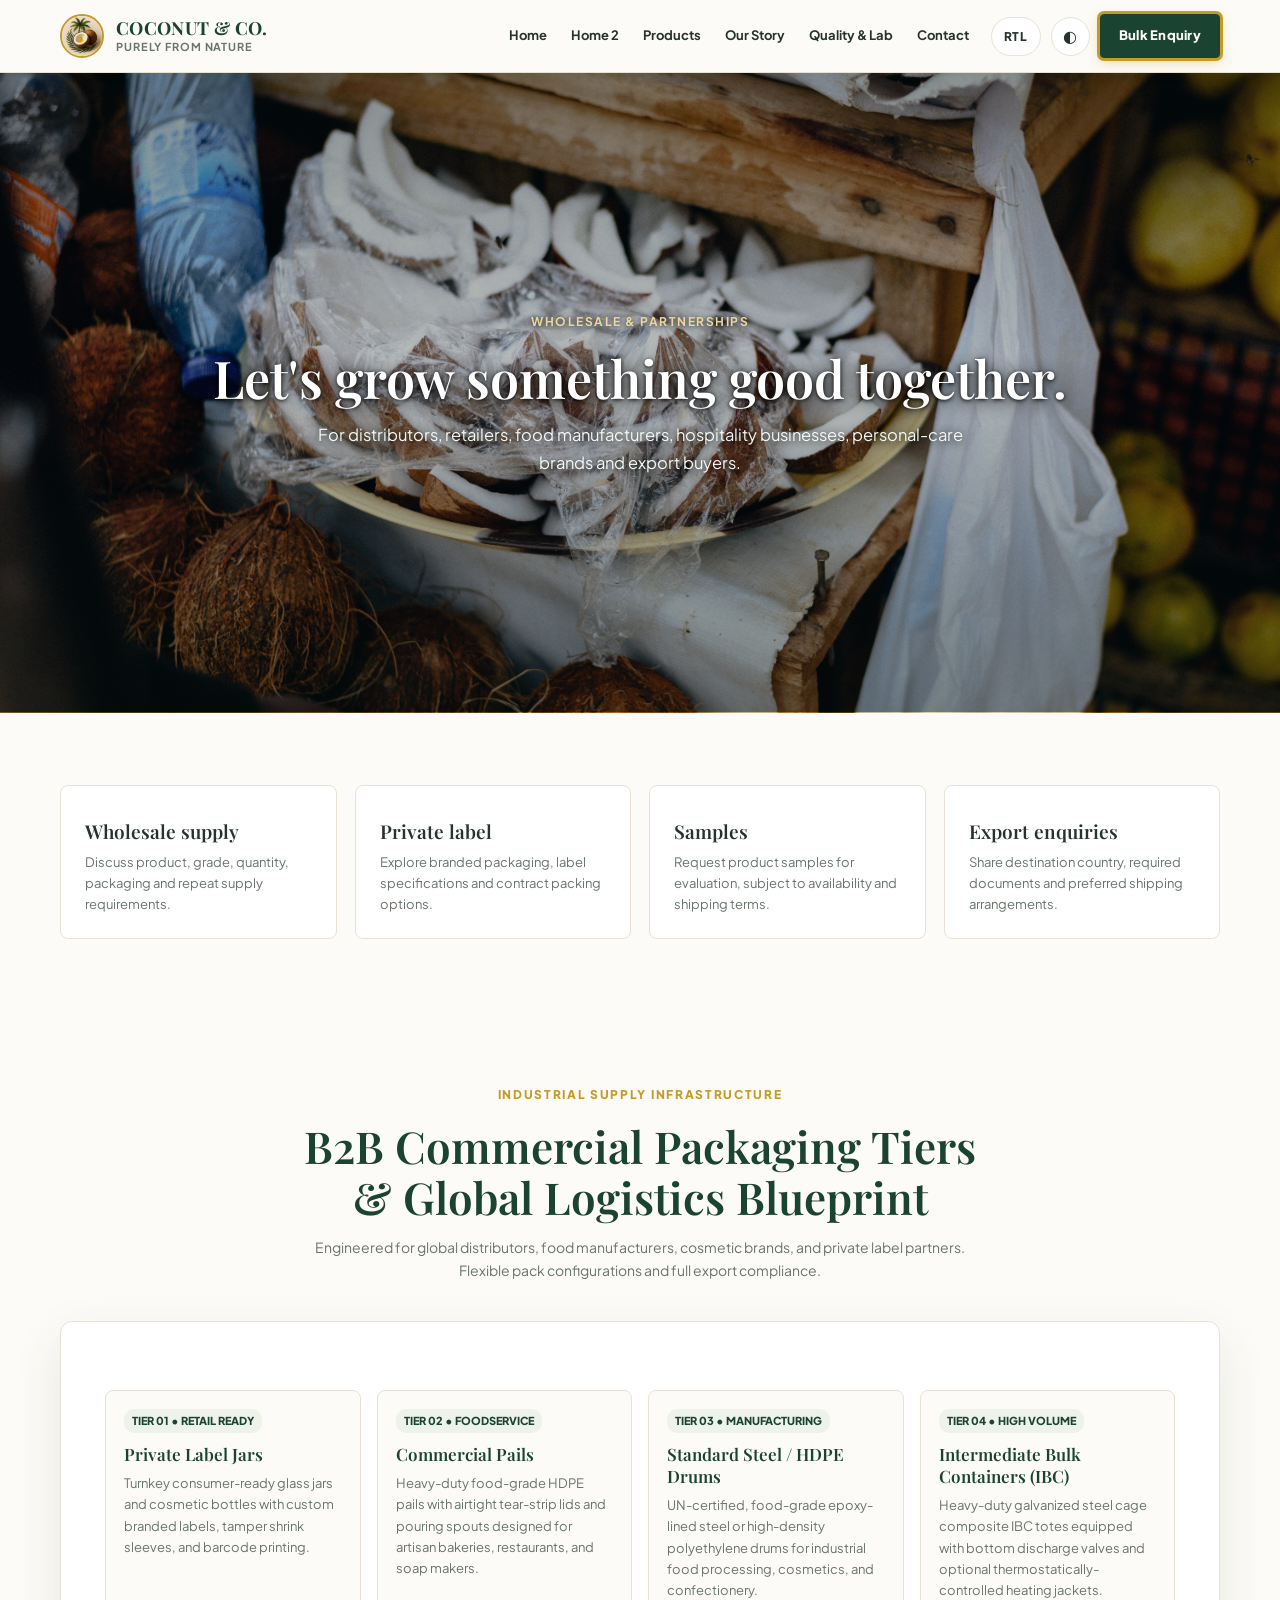
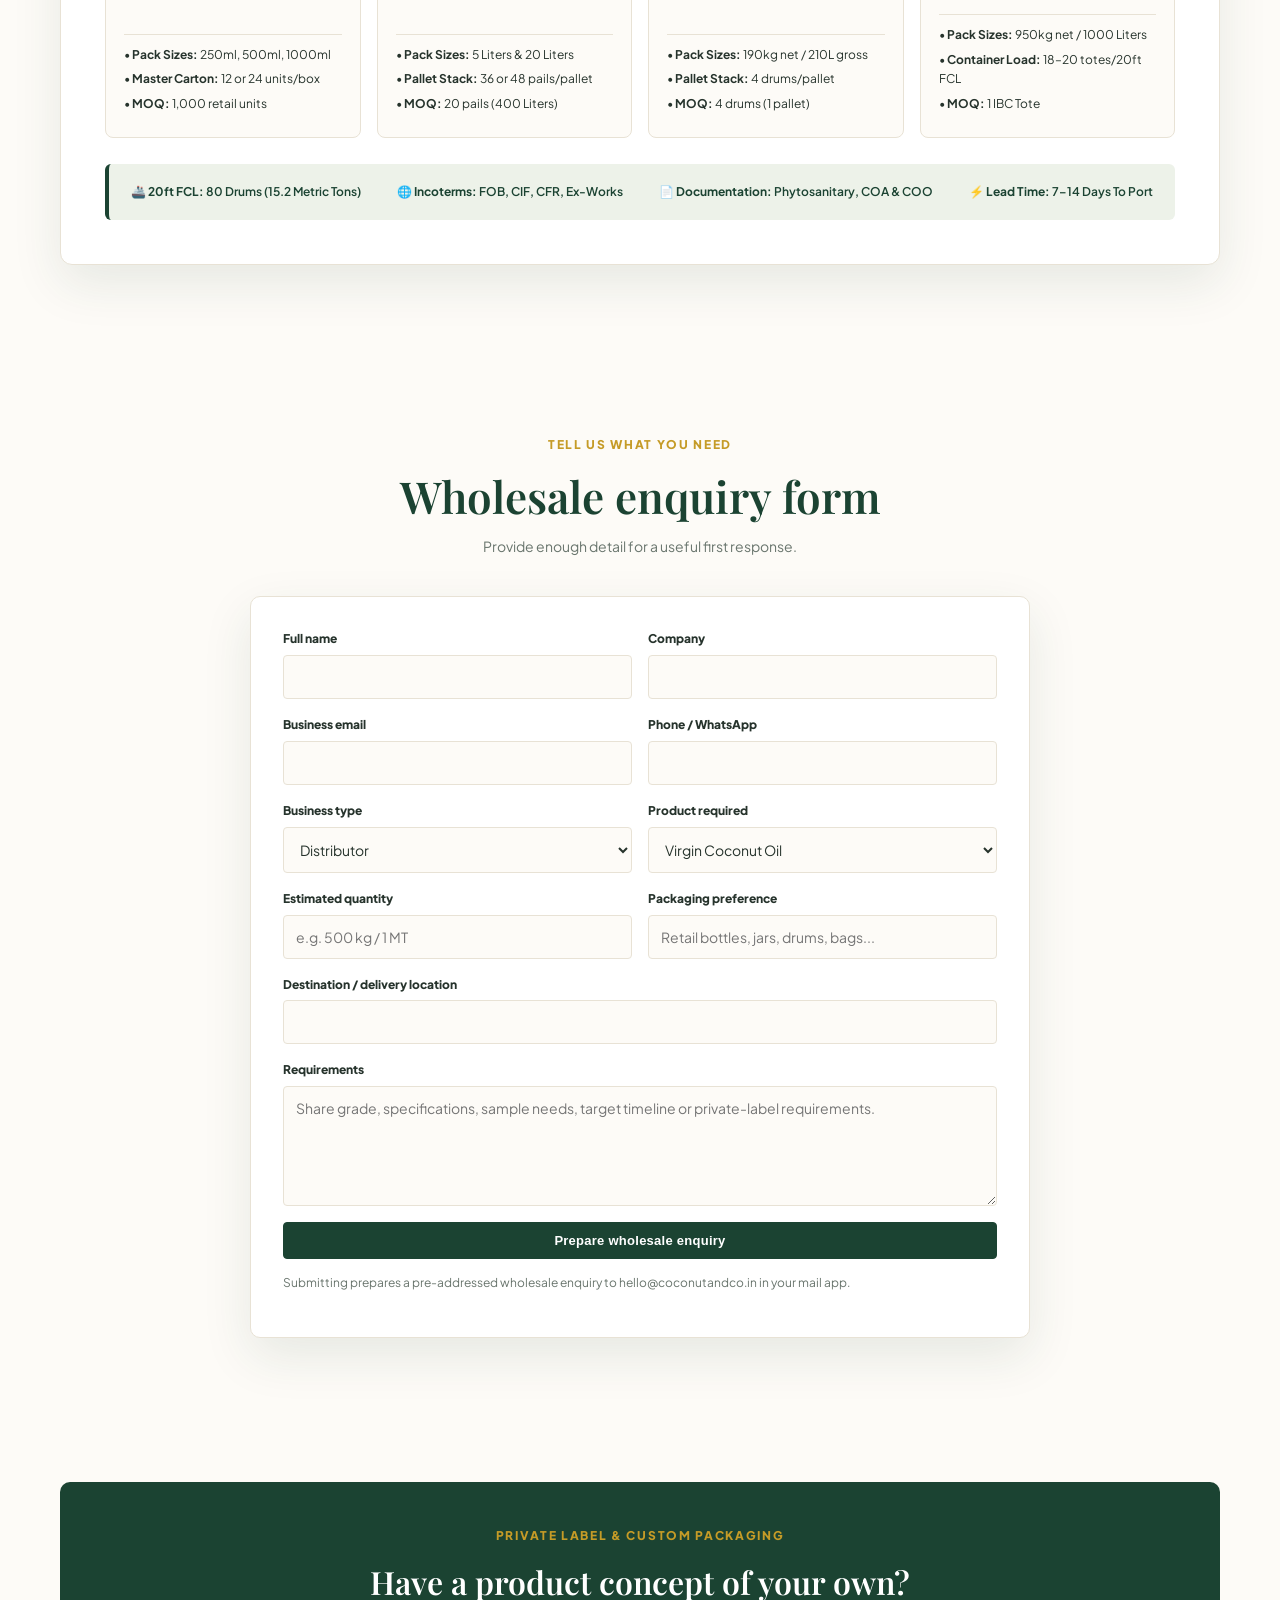
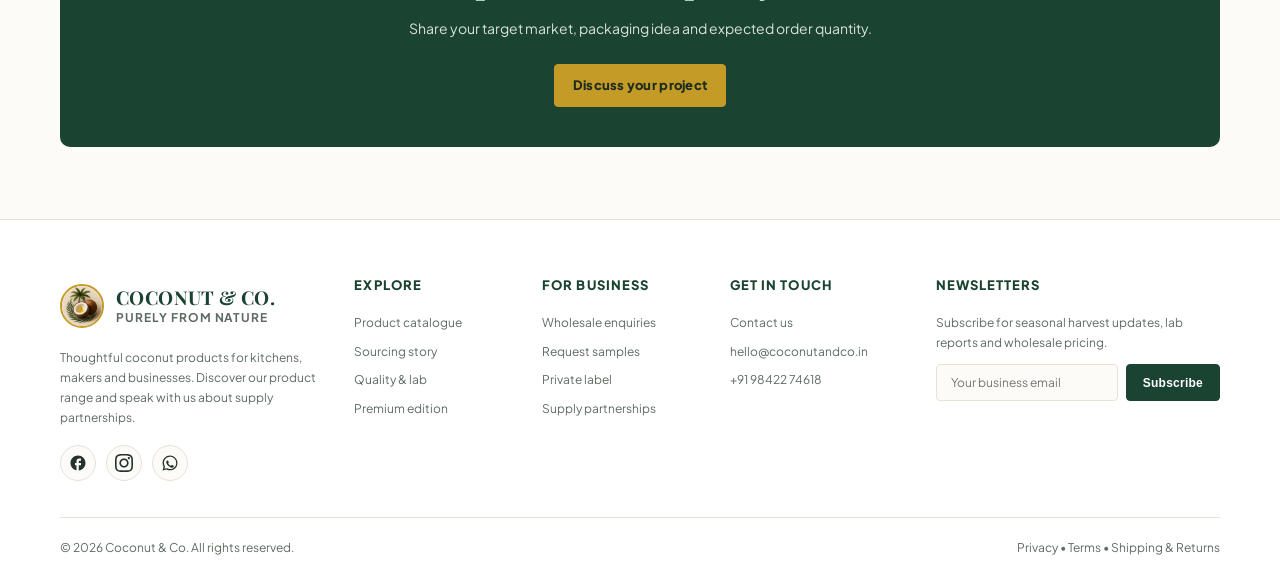
==== commit a0b995e7: "phonenumberemail" ====
--- a/bulk-enquiry.html
+++ b/bulk-enquiry.html
@@ -164,7 +164,7 @@
           <p>Provide enough detail for a useful first response.</p>
         </div>
         <div class="form-wrap">
-          <form data-mailto data-subject="Wholesale coconut product enquiry" data-email="hello@example.com">
+          <form data-mailto data-subject="Wholesale coconut product enquiry" data-email="hello@coconutandco.in">
             <div class="form-grid">
               <div class="field">
                 <label>Full name</label>
@@ -223,8 +223,8 @@
               </div>
               <div class="field full">
                 <button class="btn" type="submit">Prepare wholesale enquiry</button>
-                <p class="form-note">Demo form: opens the visitor's email application. Connect a backend or form service
-                  to receive enquiries automatically.</p>
+                <p class="form-note">Submitting prepares a pre-addressed wholesale enquiry to hello@coconutandco.in in
+                  your mail app.</p>
               </div>
             </div>
           </form>
@@ -268,7 +268,7 @@
                   d="M12 2.163c3.204 0 3.584.012 4.85.07 3.252.148 4.771 1.691 4.919 4.919.058 1.265.069 1.645.069 4.849 0 3.205-.012 3.584-.069 4.849-.149 3.225-1.664 4.771-4.919 4.919-1.266.058-1.644.07-4.85.07-3.204 0-3.584-.012-4.849-.07-3.26-.149-4.771-1.699-4.919-4.92-.058-1.265-.07-1.644-.07-4.849 0-3.204.013-3.583.07-4.849.149-3.227 1.664-4.771 4.919-4.919 1.266-.057 1.645-.069 4.849-.069zm0-2.163c-3.259 0-3.667.014-4.947.072-4.358.2-6.78 2.618-6.98 6.98-.059 1.281-.073 1.689-.073 4.948 0 3.259.014 3.668.072 4.948.2 4.358 2.618 6.78 6.98 6.98 1.281.058 1.689.072 4.948.072 3.259 0 3.668-.014 4.948-.072 4.354-.2 6.782-2.618 6.979-6.98.059-1.28.073-1.689.073-4.948 0-3.259-.014-3.667-.072-4.947-.196-4.354-2.617-6.78-6.979-6.98-1.281-.059-1.69-.073-4.949-.073zm0 5.838c-3.403 0-6.162 2.759-6.162 6.162s2.759 6.163 6.162 6.163 6.162-2.759 6.162-6.163c0-3.403-2.759-6.162-6.162-6.162zm0 10.162c-2.209 0-4-1.79-4-4 0-2.209 1.791-4 4-4s4 1.791 4 4c0 2.21-1.791 4-4 4zm6.406-11.845c-.796 0-1.441.645-1.441 1.44s.645 1.44 1.441 1.44c.795 0 1.439-.645 1.439-1.44s-.644-1.44-1.439-1.44z" />
               </svg>
             </a>
-            <a href="https://wa.me/910000000000" target="_blank" rel="noopener" class="social-btn"
+            <a href="https://wa.me/919842274618" target="_blank" rel="noopener" class="social-btn"
               aria-label="WhatsApp">
               <svg width="18" height="18" viewBox="0 0 24 24" fill="currentColor">
                 <path
@@ -294,8 +294,8 @@
         <div class="footer-col">
           <h4>Get in touch</h4>
           <a href="contact.html">Contact us</a>
-          <a href="mailto:hello@example.com">hello@example.com</a>
-          <a href="tel:+910000000000">+91 00000 00000</a>
+          <a href="mailto:hello@coconutandco.in">hello@coconutandco.in</a>
+          <a href="tel:+919842274618">+91 98422 74618</a>
         </div>
         <div class="footer-col footer-newsletter-col">
           <h4>Newsletters</h4>
@@ -308,7 +308,7 @@
         </div>
       </div>
       <div class="footer-bottom">
-        <span>© 2026 Coconut &amp; Co. Replace this demo brand with your business details.</span>
+        <span>© 2026 Coconut &amp; Co. All rights reserved.</span>
         <span>Privacy • Terms • Shipping &amp; Returns</span>
       </div>
     </div>
